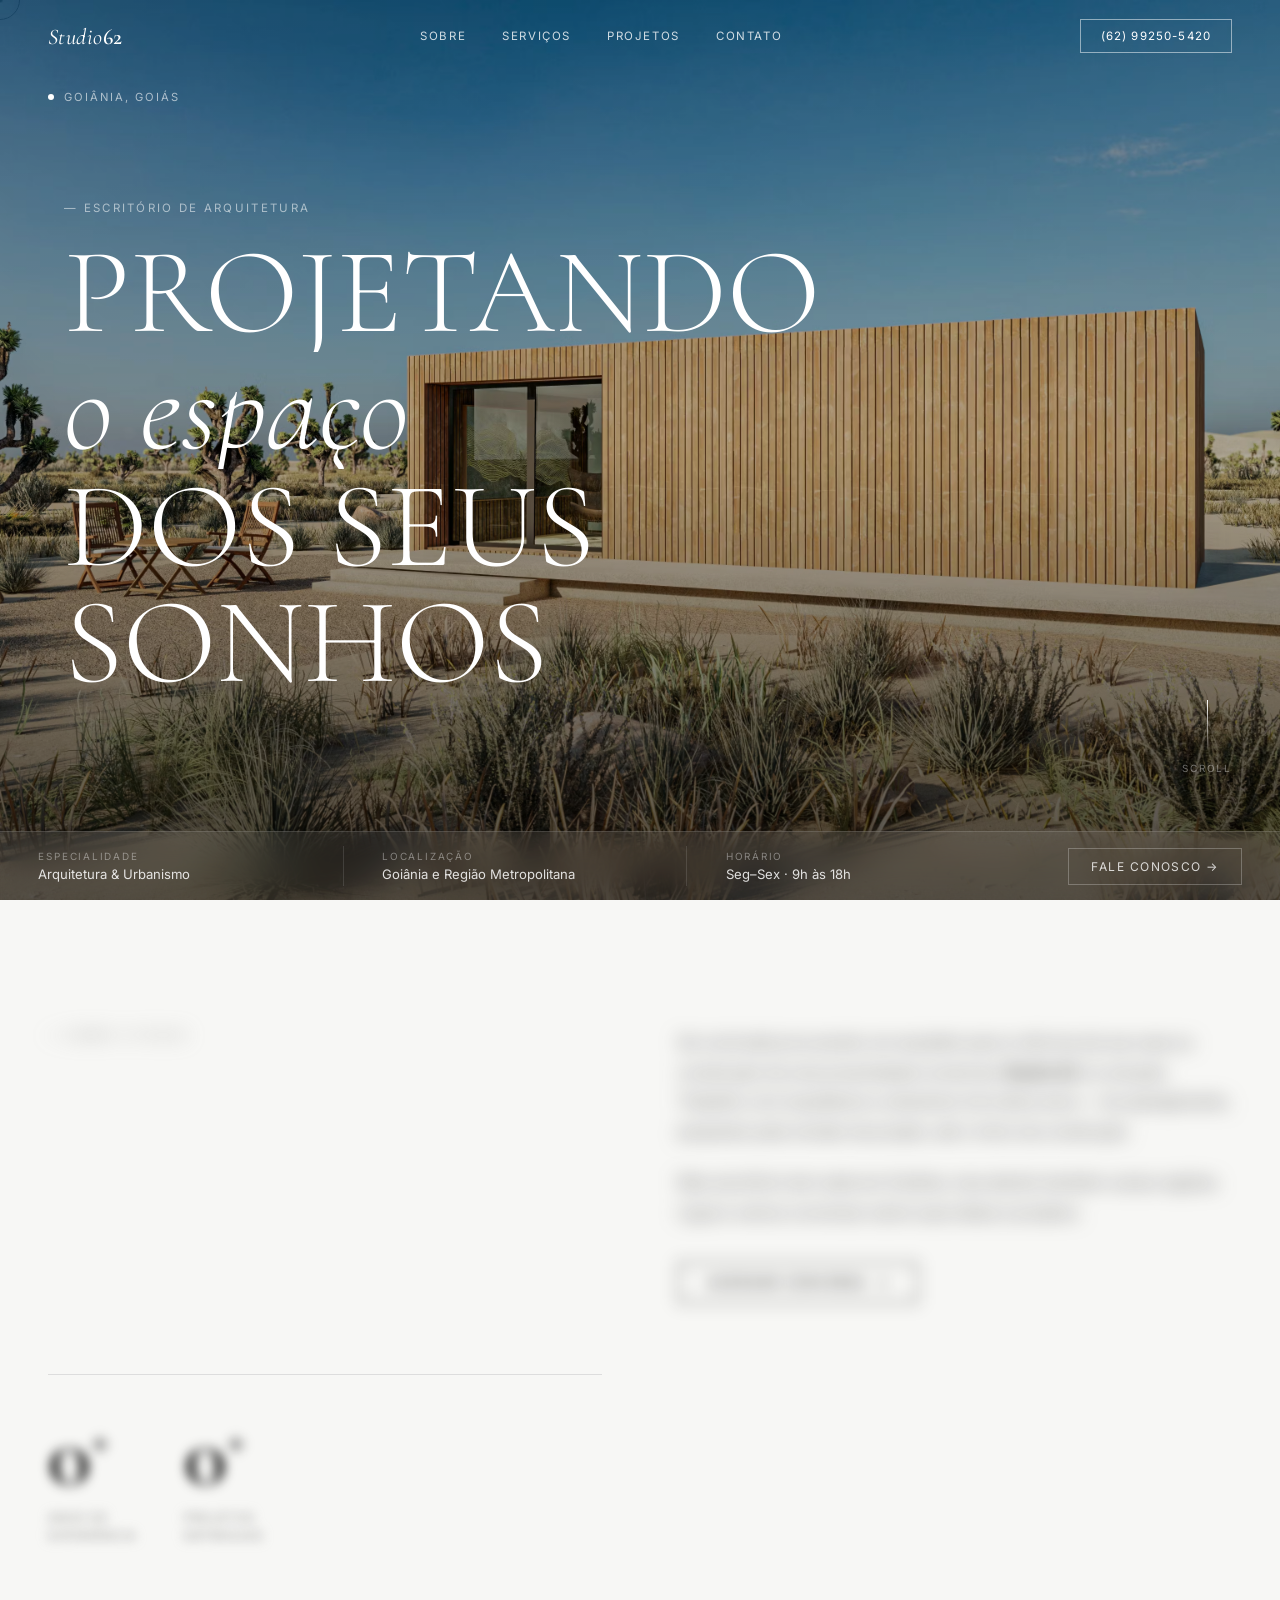
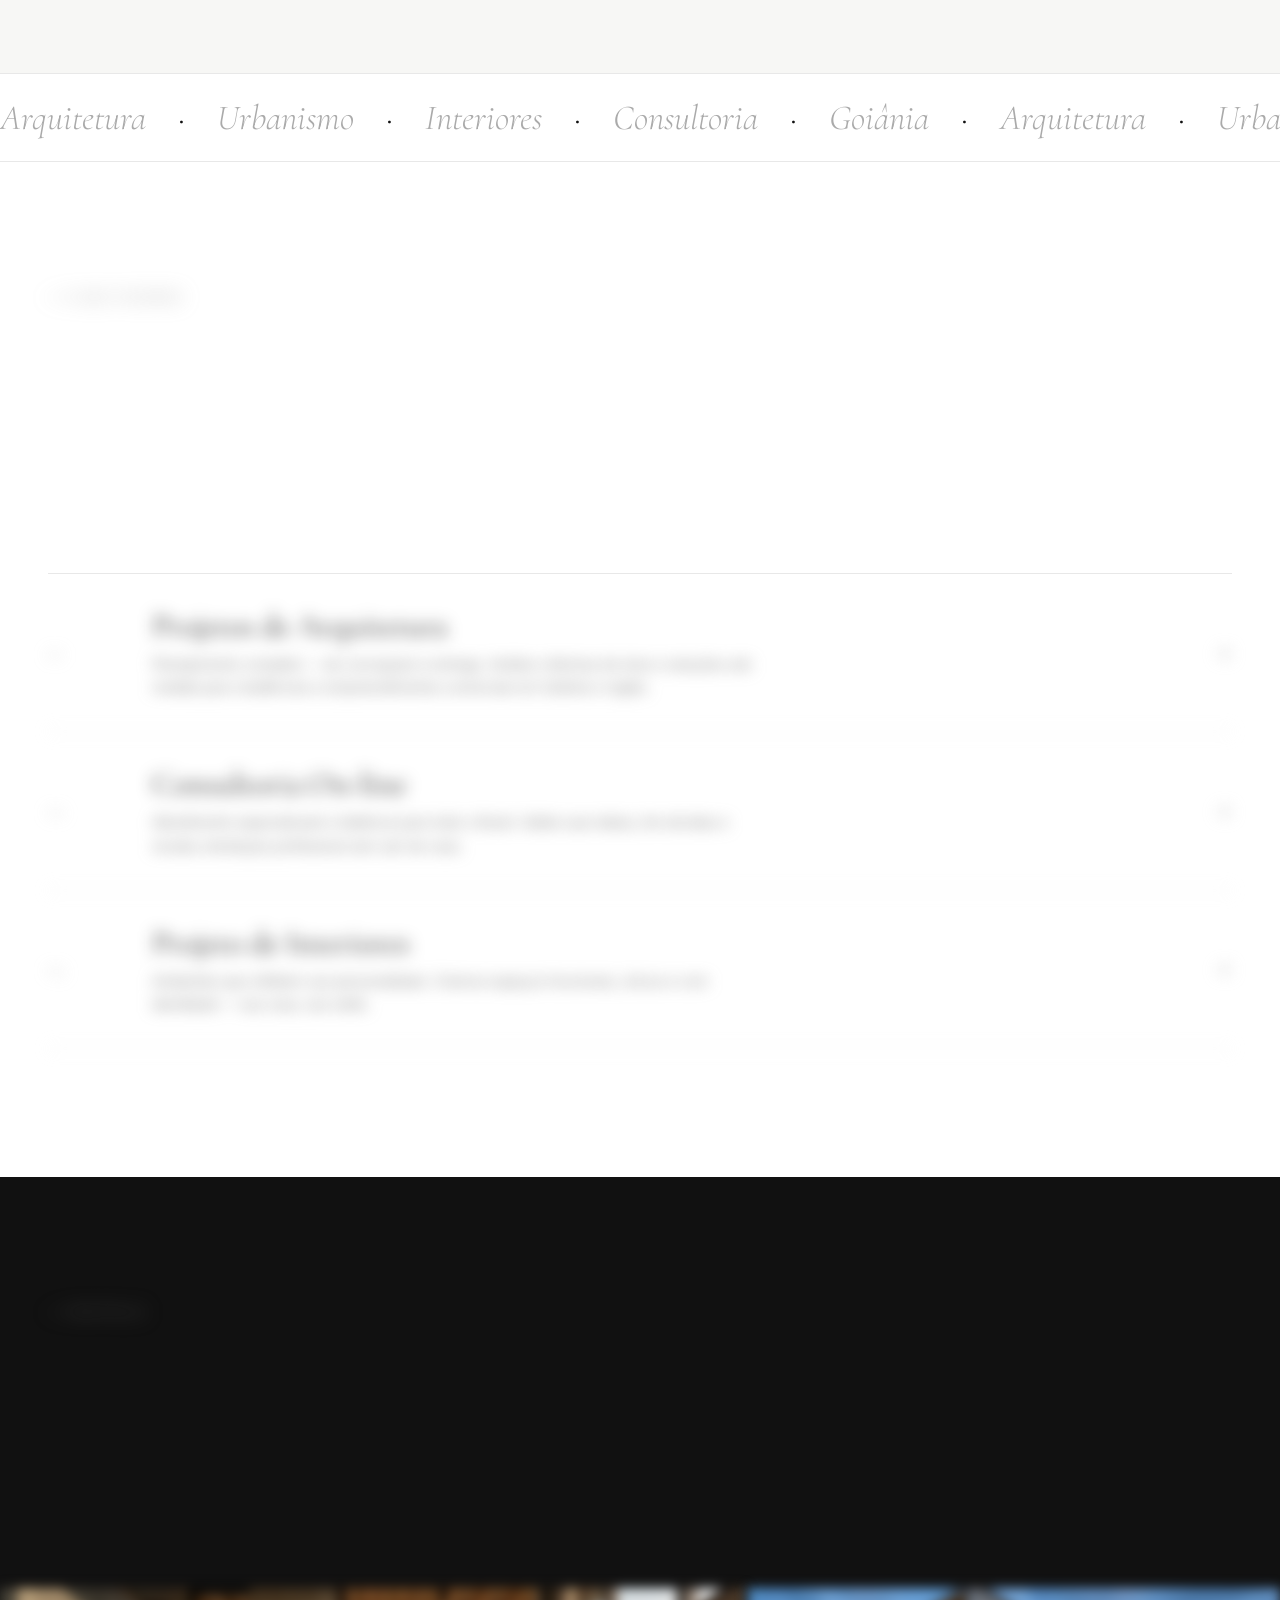
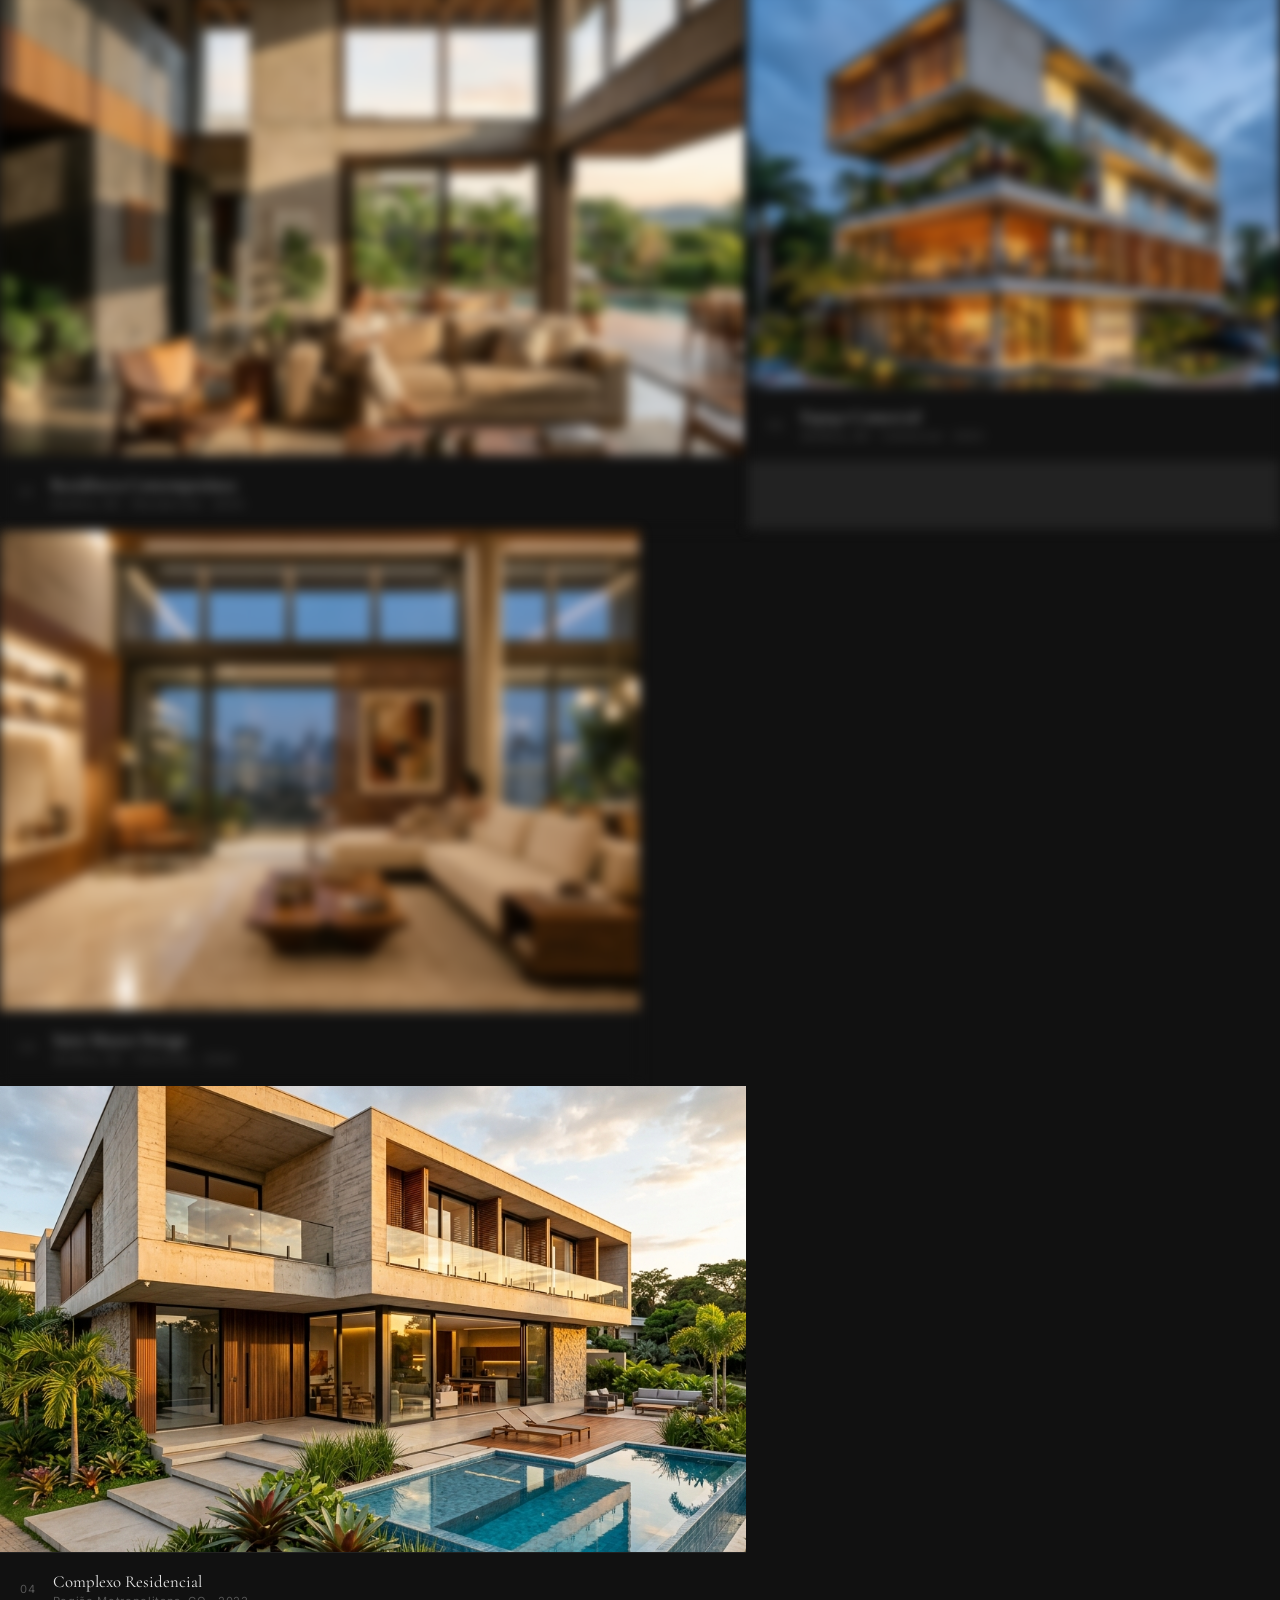
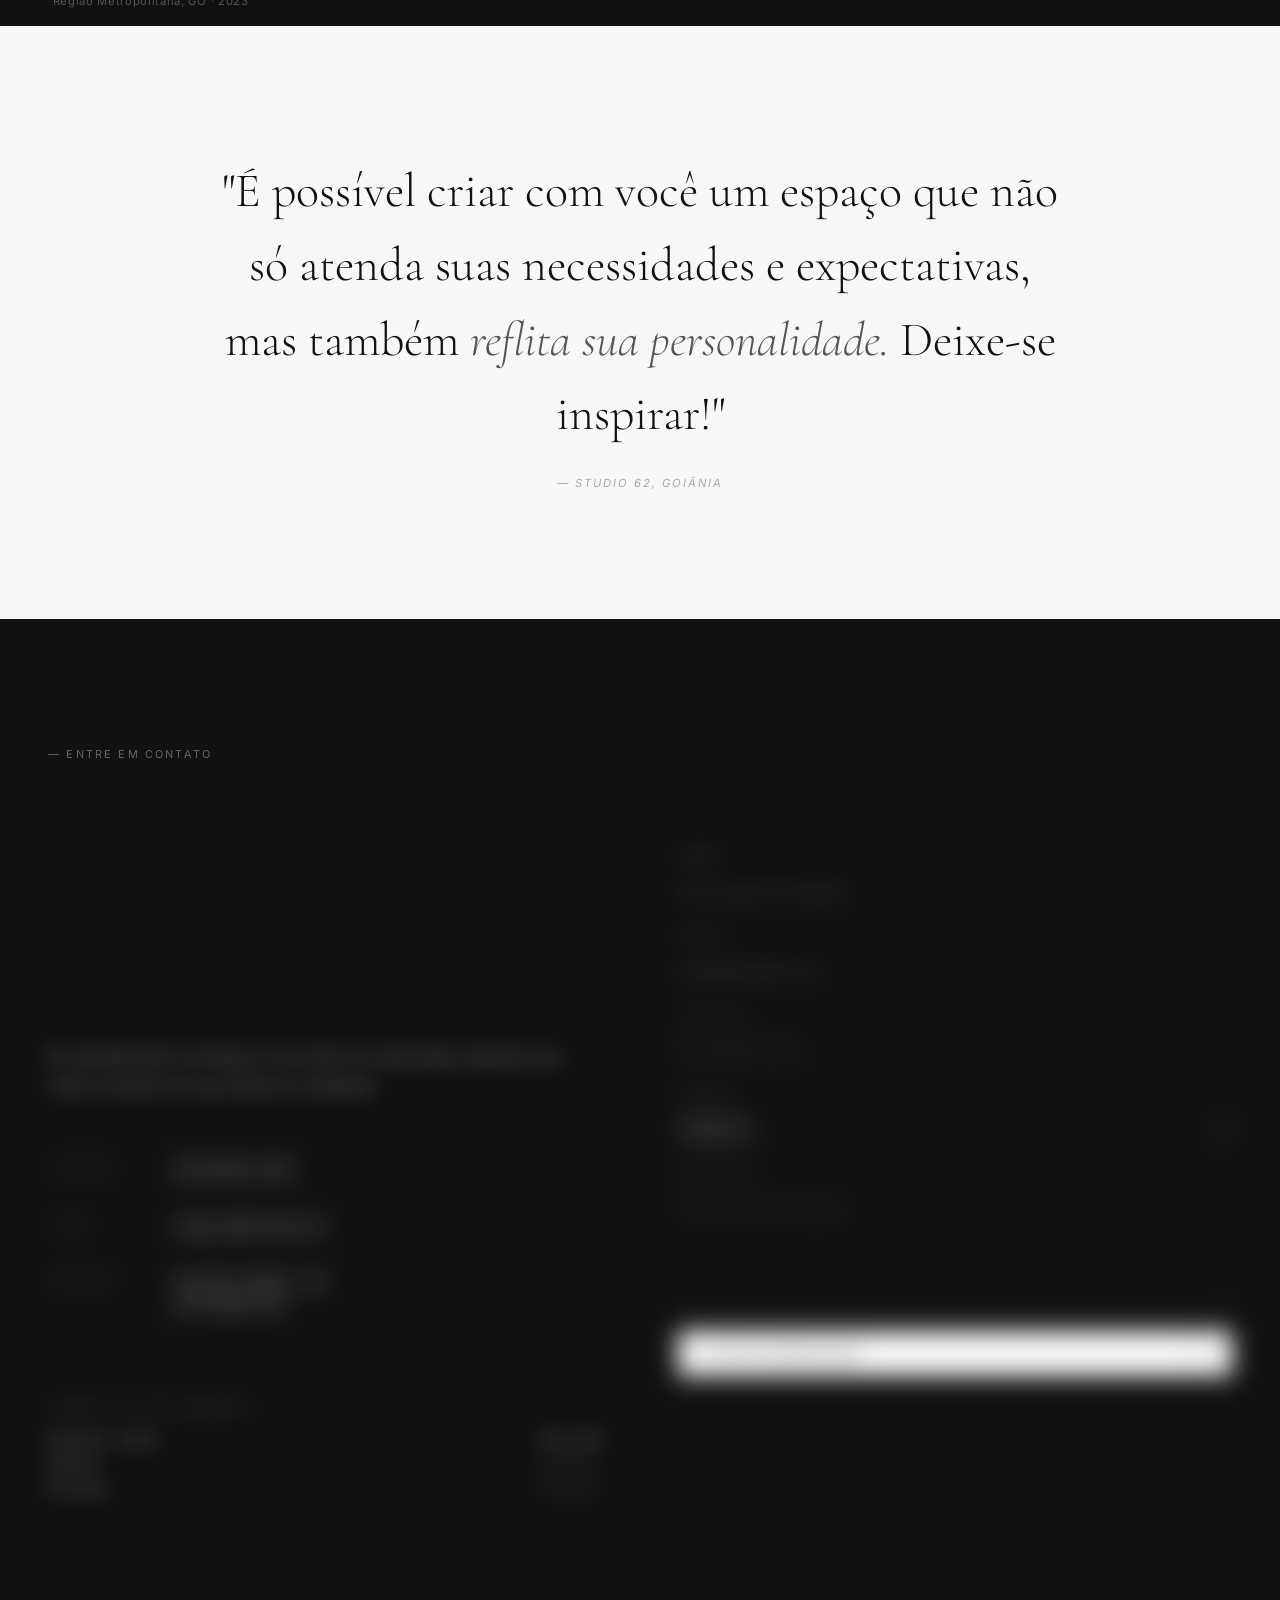
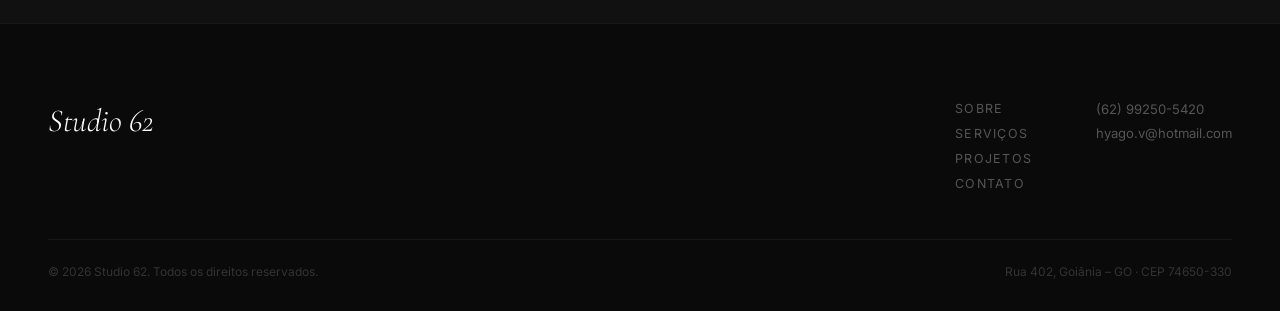
==== index.html @ b3d59f49 "Primeiro commit" ====
<!DOCTYPE html>
<html lang="pt-BR">
<head>
  <meta charset="UTF-8"/>
  <meta name="viewport" content="width=device-width,initial-scale=1.0,maximum-scale=5"/>
  <title>Studio 62 — Arquitetura & Urbanismo · Goiânia</title>
  <meta name="description" content="Studio 62 — escritório de arquitetura em Goiânia, Goiás. Projetos residenciais, comerciais e design de interiores."/>
  <link rel="preconnect" href="https://fonts.googleapis.com"/>
  <link rel="preconnect" href="https://fonts.gstatic.com" crossorigin/>
  <link href="https://fonts.googleapis.com/css2?family=Cormorant+Garamond:ital,wght@0,300;0,400;0,600;1,300;1,400;1,600&family=Inter:wght@300;400;500;600&display=swap" rel="stylesheet"/>
  <link rel="stylesheet" href="style.css"/>
</head>
<body>

<!-- CURSOR -->
<div id="cursor"></div>
<div id="cursor-dot"></div>

<!-- PRELOADER -->
<div id="preloader">
  <div class="pre-content">
    <p class="pre-label">STUDIO 62</p>
    <div class="pre-bar"><div class="pre-fill"></div></div>
    <p class="pre-sub">Arquitetura & Urbanismo</p>
  </div>
</div>

<!-- HEADER -->
<header id="header">
  <div class="hd-inner">
    <a href="#hero" class="hd-logo">
      <span class="logo-main">Studio</span><span class="logo-num">62</span>
    </a>
    <nav class="hd-nav">
      <a href="#sobre">Sobre</a>
      <a href="#servicos">Serviços</a>
      <a href="#projetos">Projetos</a>
      <a href="#contato">Contato</a>
    </nav>
    <a href="tel:+556292505420" class="hd-cta">(62) 99250-5420</a>
    <button class="hd-burger" id="burger" aria-label="Menu">
      <span></span><span></span>
    </button>
  </div>
</header>

<!-- MOBILE MENU -->
<div class="mob-menu" id="mob-menu">
  <div class="mob-inner">
    <nav class="mob-nav">
      <a href="#sobre">Sobre</a>
      <a href="#servicos">Serviços</a>
      <a href="#projetos">Projetos</a>
      <a href="#contato">Contato</a>
    </nav>
    <p class="mob-contact">(62) 99250-5420</p>
  </div>
</div>

<!-- ══ HERO ══ -->
<section id="hero" class="hero">
  <div class="hero-img-wrap">
    <img src="img/img-home.avif" alt="Studio 62" class="hero-img" id="hero-img"/>
  </div>
  <div class="hero-overlay"></div>

  <!-- top-left label -->
  <div class="hero-loc">
    <span class="hl-dot"></span>
    Goiânia, Goiás
  </div>

  <!-- main text -->
  <div class="hero-copy">
    <p class="hero-eyebrow reveal">— Escritório de Arquitetura</p>
    <h1 class="hero-h1">
      <span class="h1-line reveal">Projetan&shy;do</span>
      <span class="h1-line italic reveal">o espaço</span>
      <span class="h1-line reveal">dos seus</span>
      <span class="h1-line reveal">sonhos</span>
    </h1>
  </div>

  <!-- bottom bar -->
  <div class="hero-bar">
    <div class="hbar-item">
      <span class="hbar-label">Especialidade</span>
      <span class="hbar-val">Arquitetura & Urbanismo</span>
    </div>
    <div class="hbar-sep"></div>
    <div class="hbar-item">
      <span class="hbar-label">Localização</span>
      <span class="hbar-val">Goiânia e Região Metropolitana</span>
    </div>
    <div class="hbar-sep"></div>
    <div class="hbar-item">
      <span class="hbar-label">Horário</span>
      <span class="hbar-val">Seg–Sex · 9h às 18h</span>
    </div>
    <div class="hbar-cta">
      <a href="#contato">Fale Conosco →</a>
    </div>
  </div>

  <!-- scroll -->
  <div class="hero-scroll">
    <div class="sc-line"></div>
    <span>Scroll</span>
  </div>
</section>

<!-- ══ SOBRE ══ -->
<section id="sobre" class="s-sobre">
  <div class="container">
    <div class="sobre-grid">
      <div class="sobre-left">
        <p class="sec-tag reveal">— Sobre o Studio</p>
        <h2 class="sec-h2 reveal">
          Incrível<br/>
          <em>Arquiteto</em><br/>
          em Goiânia
        </h2>
        <div class="stats-row">
          <div class="stat-block reveal" data-delay="0">
            <p class="stat-n" data-target="15">0</p>
            <p class="stat-l">Anos de<br/>Experiência</p>
          </div>
          <div class="stat-block reveal" data-delay="150">
            <p class="stat-n" data-target="120">0</p>
            <p class="stat-l">Projetos<br/>Entregues</p>
          </div>
        </div>
      </div>
      <div class="sobre-right">
        <p class="body-text reveal">
          Se você está procurando um arquiteto para a reforma de sua casa ou
          construção de uma propriedade comercial, <strong>Studio 62</strong> é a solução.
          Trabalho com arquitetura e urbanismo há muitos anos — do planejamento,
          passando pela revisão de projeto, até o início da construção.
        </p>
        <p class="body-text reveal" style="--d:.12s">
          Meu escritório tem sede em Goiânia, mas atendo também outras regiões.
          Ligue e vamos conversar sobre suas ideias e projetos.
        </p>
        <a href="tel:+556292505420" class="btn-sharp reveal" style="--d:.22s">
          Agendar Conversa <span>→</span>
        </a>
      </div>
    </div>
  </div>
</section>

<!-- ══ MARQUEE ══ -->
<div class="marquee-wrap">
  <div class="marquee-track">
    <div class="mq-inner" id="mq">
      <span>Arquitetura</span><span class="sep">·</span>
      <span>Urbanismo</span><span class="sep">·</span>
      <span>Interiores</span><span class="sep">·</span>
      <span>Consultoria</span><span class="sep">·</span>
      <span>Goiânia</span><span class="sep">·</span>
      <span>Arquitetura</span><span class="sep">·</span>
      <span>Urbanismo</span><span class="sep">·</span>
      <span>Interiores</span><span class="sep">·</span>
      <span>Consultoria</span><span class="sep">·</span>
      <span>Goiânia</span><span class="sep">·</span>
    </div>
  </div>
</div>

<!-- ══ SERVIÇOS ══ -->
<section id="servicos" class="s-servicos">
  <div class="container">
    <div class="sec-hd">
      <p class="sec-tag reveal">— O que Fazemos</p>
      <h2 class="sec-h2 reveal">Nossos<br/><em>Serviços</em></h2>
    </div>
    <div class="svc-list">
      <div class="svc-row reveal">
        <span class="svc-num">01</span>
        <div class="svc-body">
          <h3 class="svc-title">Projetos de Arquitetura</h3>
          <p class="svc-desc">Planejamento completo — da concepção à entrega. Análise criteriosa de área e soluções sob medida para residências e empreendimentos comerciais em Goiânia e região.</p>
        </div>
        <span class="svc-arrow">→</span>
      </div>
      <div class="svc-row reveal" style="--d:.1s">
        <span class="svc-num">02</span>
        <div class="svc-body">
          <h3 class="svc-title">Consultoria On-line</h3>
          <p class="svc-desc">Atendimento especializado à distância para todo o Brasil. Valide suas ideias, tire dúvidas e receba orientação profissional sem sair de casa.</p>
        </div>
        <span class="svc-arrow">→</span>
      </div>
      <div class="svc-row reveal" style="--d:.2s">
        <span class="svc-num">03</span>
        <div class="svc-body">
          <h3 class="svc-title">Projeto de Interiores</h3>
          <p class="svc-desc">Ambientes que refletem sua personalidade. Criamos espaços funcionais, únicos e com identidade — sua casa, seu estilo.</p>
        </div>
        <span class="svc-arrow">→</span>
      </div>
    </div>
  </div>
</section>

<!-- ══ PROJETOS ══ -->
<section id="projetos" class="s-projetos">
  <div class="container">
    <div class="sec-hd">
      <p class="sec-tag reveal">— Portfólio</p>
      <h2 class="sec-h2 reveal">Projetos<br/><em>Realizados</em></h2>
    </div>
  </div>

  <div class="proj-grid">
    <div class="proj-cell large reveal">
      <div class="proj-img-wrap">
        <img src="img/proj-1.jpg" alt="Residência Contemporânea" class="proj-img"/>
      </div>
      <div class="proj-info">
        <span class="pi-num">01</span>
        <div>
          <h3 class="pi-title">Residência Contemporânea</h3>
          <p class="pi-meta">Goiânia, GO · Residencial · 2024</p>
        </div>
      </div>
    </div>

    <div class="proj-cell reveal" style="--d:.1s">
      <div class="proj-img-wrap">
        <img src="img/proj-2.jpg" alt="Espaço Comercial" class="proj-img"/>
      </div>
      <div class="proj-info">
        <span class="pi-num">02</span>
        <div>
          <h3 class="pi-title">Espaço Comercial</h3>
          <p class="pi-meta">Goiânia, GO · Comercial · 2023</p>
        </div>
      </div>
    </div>

    <div class="proj-cell reveal" style="--d:.2s">
      <div class="proj-img-wrap">
        <img src="img/proj-3.jpg" alt="Suite Master Design" class="proj-img"/>
      </div>
      <div class="proj-info">
        <span class="pi-num">03</span>
        <div>
          <h3 class="pi-title">Suite Master Design</h3>
          <p class="pi-meta">Goiânia, GO · Interiores · 2024</p>
        </div>
      </div>
    </div>

    <div class="proj-cell large reveal" style="--d:.1s">
      <div class="proj-img-wrap">
        <img src="img/proj-4.jpg" alt="Complexo Residencial" class="proj-img"/>
      </div>
      <div class="proj-info">
        <span class="pi-num">04</span>
        <div>
          <h3 class="pi-title">Complexo Residencial</h3>
          <p class="pi-meta">Região Metropolitana, GO · 2023</p>
        </div>
      </div>
    </div>
  </div>
</section>

<!-- ══ MANIFESTO ══ -->
<section class="s-manifesto">
  <div class="container">
    <blockquote class="manifesto reveal">
      "É possível criar com você um espaço que não só atenda suas
      necessidades e expectativas, mas também
      <em>reflita sua personalidade.</em>
      Deixe-se inspirar!"
    </blockquote>
    <cite class="manifesto-cite reveal">— Studio 62, Goiânia</cite>
  </div>
</section>

<!-- ══ CONTATO ══ -->
<section id="contato" class="s-contato">
  <div class="container">
    <div class="ct-grid">
      <div class="ct-left">
        <p class="sec-tag reveal">— Entre em Contato</p>
        <h2 class="sec-h2 reveal">Vamos<br/>criar<br/><em>juntos</em></h2>
        <p class="body-text reveal" style="--d:.1s">
          Do planejamento à entrega, ao seu lado em cada etapa.
          Agende uma visita e transforme suas ideias em realidade.
        </p>

        <div class="ct-info reveal" style="--d:.15s">
          <div class="ct-row">
            <span class="ct-label">Telefone</span>
            <a href="tel:+556292505420" class="ct-val">(62) 99250-5420</a>
          </div>
          <div class="ct-row">
            <span class="ct-label">E-mail</span>
            <a href="mailto:hyago.v@hotmail.com" class="ct-val">hyago.v@hotmail.com</a>
          </div>
          <div class="ct-row">
            <span class="ct-label">Endereço</span>
            <span class="ct-val">Rua 402, Goiânia – GO<br/>CEP 74650-330</span>
          </div>
        </div>

        <div class="horario reveal" style="--d:.2s">
          <p class="h-title">Horário de Funcionamento</p>
          <div class="h-grid">
            <span>Segunda – Sexta</span><span>9h às 18h</span>
            <span>Sábado</span><span class="closed">Fechado</span>
            <span>Domingo</span><span class="closed">Fechado</span>
          </div>
        </div>
      </div>

      <div class="ct-right">
        <form class="ct-form reveal" id="ct-form" novalidate>
          <h3 class="form-ttl">Envie uma Mensagem</h3>
          <div class="fg">
            <label>Nome *</label>
            <input type="text" name="nome" placeholder="Como posso te chamar?" required/>
          </div>
          <div class="fg">
            <label>E-mail *</label>
            <input type="email" name="email" placeholder="email@exemplo.com" required/>
          </div>
          <div class="fg">
            <label>Telefone</label>
            <input type="tel" name="tel" placeholder="(62) 00000-0000"/>
          </div>
          <div class="fg">
            <label>Serviço</label>
            <select name="servico">
              <option value="">Selecione...</option>
              <option>Projeto de Arquitetura</option>
              <option>Consultoria On-line</option>
              <option>Projeto de Interiores</option>
            </select>
          </div>
          <div class="fg">
            <label>Mensagem *</label>
            <textarea name="msg" rows="4" placeholder="Conte sobre seu projeto..." required></textarea>
          </div>
          <button type="submit" class="btn-submit">
            <span class="bs-text">Enviar Mensagem</span>
            <span class="bs-arrow">→</span>
          </button>
          <p class="form-ok" id="form-ok">✓ Mensagem enviada! Entraremos em contato em breve.</p>
        </form>
      </div>
    </div>
  </div>
</section>

<!-- ══ FOOTER ══ -->
<footer class="footer">
  <div class="container">
    <div class="ft-top">
      <p class="ft-logo">Studio 62</p>
      <nav class="ft-nav">
        <a href="#sobre">Sobre</a>
        <a href="#servicos">Serviços</a>
        <a href="#projetos">Projetos</a>
        <a href="#contato">Contato</a>
      </nav>
      <div class="ft-right">
        <a href="tel:+556292505420">(62) 99250-5420</a>
        <a href="mailto:hyago.v@hotmail.com">hyago.v@hotmail.com</a>
      </div>
    </div>
    <div class="ft-bot">
      <p>&copy; <span id="yr"></span> Studio 62. Todos os direitos reservados.</p>
      <p>Rua 402, Goiânia – GO · CEP 74650-330</p>
    </div>
  </div>
</footer>

<script src="main.js" defer></script>
</body>
</html>
---- style.css ----
/* ── RESET ──────────────────────────────── */
*,*::before,*::after{box-sizing:border-box;margin:0;padding:0}
html{font-size:16px;scroll-behavior:smooth;scroll-padding-top:80px}
body{font-family:'Inter',sans-serif;background:#fff;color:#111;overflow-x:hidden;cursor:none}
body.no-scroll{overflow:hidden}
img{display:block;max-width:100%;height:auto}
a{text-decoration:none;color:inherit}
button{cursor:none;border:none;background:none;font:inherit}

/* ── CURSOR ─────────────────────────────── */
#cursor{position:fixed;width:40px;height:40px;border:1px solid #111;border-radius:50%;pointer-events:none;z-index:9999;transform:translate(-50%,-50%);transition:transform .06s linear,width .25s,height .25s,background .2s,border-color .2s;mix-blend-mode:difference}
#cursor-dot{position:fixed;width:5px;height:5px;background:#111;border-radius:50%;pointer-events:none;z-index:9999;transform:translate(-50%,-50%);transition:transform .02s linear;mix-blend-mode:difference}
body:has(a:hover) #cursor,body:has(button:hover) #cursor{width:64px;height:64px;background:rgba(17,17,17,.08)}

/* ── PRELOADER ───────────────────────────── */
#preloader{position:fixed;inset:0;background:#fff;z-index:9000;display:flex;align-items:center;justify-content:center;transition:opacity .7s ease}
#preloader.gone{opacity:0;pointer-events:none}
.pre-content{display:flex;flex-direction:column;align-items:center;gap:20px}
.pre-label{font-family:'Cormorant Garamond',serif;font-size:clamp(2.5rem,7vw,5rem);font-weight:300;letter-spacing:.04em;color:#111}
.pre-bar{width:220px;height:1px;background:#ddd}
.pre-fill{height:1px;width:0;background:#111;transition:width 2s ease}
.pre-sub{font-size:.7rem;letter-spacing:.22em;text-transform:uppercase;color:#888}

/* ── HEADER ──────────────────────────────── */
#header{position:fixed;top:0;left:0;right:0;z-index:800;border-bottom:1px solid transparent;transition:background .35s,border-color .35s}
#header.solid{background:rgba(255,255,255,.96);backdrop-filter:blur(12px);border-color:#e8e8e8}
.hd-inner{max-width:1400px;margin:0 auto;padding:0 clamp(1.5rem,4vw,3rem);height:72px;display:flex;align-items:center;justify-content:space-between;gap:24px}
/* Logo: white on hero, dark when scrolled */
.hd-logo{font-family:'Cormorant Garamond',serif;font-size:1.4rem;font-weight:400;letter-spacing:.02em;color:#fff;transition:color .35s}
#header.solid .hd-logo{color:#111}
.logo-main{font-style:italic}.logo-num{font-weight:600}
.hd-nav{display:flex;gap:36px}
.hd-nav a{font-size:.72rem;letter-spacing:.14em;text-transform:uppercase;color:rgba(255,255,255,.8);transition:color .2s;position:relative}
.hd-nav a::after{content:'';position:absolute;bottom:-3px;left:0;width:0;height:1px;background:#fff;transition:width .25s,background .35s}
.hd-nav a:hover{color:#fff}.hd-nav a:hover::after{width:100%}
#header.solid .hd-nav a{color:#555}
#header.solid .hd-nav a::after{background:#111}
#header.solid .hd-nav a:hover{color:#111}
.hd-cta{font-size:.72rem;letter-spacing:.1em;text-transform:uppercase;border:1px solid rgba(255,255,255,.5);padding:9px 20px;color:#fff;transition:background .2s,color .2s,border-color .35s}
.hd-cta:hover{background:#fff;color:#111;border-color:#fff}
#header.solid .hd-cta{border-color:#111;color:#111}
#header.solid .hd-cta:hover{background:#111;color:#fff}
.hd-burger{display:none;flex-direction:column;gap:5px;padding:4px}
.hd-burger span{display:block;width:22px;height:1px;background:#fff;transition:all .3s,background .35s;transform-origin:center}
#header.solid .hd-burger span{background:#111}
.hd-burger.x span:first-child{transform:translateY(6px) rotate(45deg)}
.hd-burger.x span:last-child{transform:translateY(-6px) rotate(-45deg)}
@media(max-width:820px){.hd-nav,.hd-cta{display:none}.hd-burger{display:flex}}

/* ── MOBILE MENU ─────────────────────────── */
.mob-menu{position:fixed;inset:0;background:#fff;z-index:799;display:flex;align-items:center;justify-content:center;opacity:0;pointer-events:none;transition:opacity .4s}
.mob-menu.open{opacity:1;pointer-events:all}
.mob-inner{text-align:center;display:flex;flex-direction:column;gap:12px;align-items:center}
.mob-nav{display:flex;flex-direction:column;gap:0}
.mob-nav a{font-family:'Cormorant Garamond',serif;font-size:clamp(3rem,11vw,5.5rem);font-weight:300;font-style:italic;color:#111;border-bottom:1px solid #eee;padding:8px 32px;transition:color .2s}
.mob-nav a:hover{color:#555}
.mob-contact{font-size:.85rem;color:#888;margin-top:24px;letter-spacing:.06em}

/* ── HERO ────────────────────────────────── */
.hero{position:relative;width:100%;height:100dvh;min-height:600px;overflow:hidden;background:#000}
.hero-img-wrap{position:absolute;inset:0}
.hero-img{width:100%;height:100%;object-fit:cover;object-position:center;filter:brightness(.78)}
.hero-overlay{position:absolute;inset:0;background:linear-gradient(to top,rgba(0,0,0,.6) 0%,rgba(0,0,0,.05) 50%,rgba(0,0,0,.2) 100%)}

/* hero location badge */
.hero-loc{position:absolute;top:90px;left:clamp(1.5rem,4vw,3rem);display:flex;align-items:center;gap:10px;font-size:.7rem;letter-spacing:.18em;text-transform:uppercase;color:rgba(255,255,255,.6)}
.hl-dot{width:6px;height:6px;border-radius:50%;background:#fff;animation:blink 2s ease infinite}
@keyframes blink{0%,100%{opacity:1}50%{opacity:.3}}

/* hero copy */
.hero-copy{position:absolute;bottom:clamp(9rem,22vh,16rem);left:clamp(1.5rem,5vw,4rem);max-width:820px}
.hero-eyebrow{font-size:.72rem;letter-spacing:.2em;text-transform:uppercase;color:rgba(255,255,255,.55);margin-bottom:20px}
.hero-h1{font-family:'Cormorant Garamond',serif;font-size:clamp(4rem,9.5vw,9rem);font-weight:300;line-height:.96;color:#fff;text-transform:uppercase}
.h1-line{display:block}
.h1-line.italic{font-style:italic;font-weight:300;text-transform:none}

/* hero bottom bar */
.hero-bar{position:absolute;bottom:0;left:0;right:0;background:rgba(255,255,255,.08);backdrop-filter:blur(16px);-webkit-backdrop-filter:blur(16px);border-top:1px solid rgba(255,255,255,.12);display:flex;align-items:stretch}
.hbar-item{flex:1;padding:18px clamp(1.5rem,3vw,2.5rem);display:flex;flex-direction:column;gap:4px}
.hbar-label{font-size:.62rem;letter-spacing:.18em;text-transform:uppercase;color:rgba(255,255,255,.4)}
.hbar-val{font-size:.82rem;color:rgba(255,255,255,.85)}
.hbar-sep{width:1px;background:rgba(255,255,255,.12);margin:14px 0}
.hbar-cta{display:flex;align-items:center;padding:0 clamp(1.5rem,3vw,2.5rem)}
.hbar-cta a{font-size:.75rem;letter-spacing:.12em;text-transform:uppercase;color:rgba(255,255,255,.8);border:1px solid rgba(255,255,255,.25);padding:10px 22px;transition:all .25s}
.hbar-cta a:hover{background:#fff;color:#111}
@media(max-width:640px){.hero-bar{display:none}}

/* scroll cue */
.hero-scroll{position:absolute;right:clamp(1.5rem,4vw,3rem);bottom:clamp(5rem,14vh,9rem);display:flex;flex-direction:column;align-items:center;gap:10px;color:rgba(255,255,255,.4);font-size:.62rem;letter-spacing:.18em;text-transform:uppercase}
.sc-line{width:1px;height:52px;background:linear-gradient(#fff,transparent);animation:scAnim 1.6s ease infinite}
@keyframes scAnim{0%{transform:scaleY(0);transform-origin:top}50%{transform:scaleY(1);transform-origin:top}51%{transform-origin:bottom}100%{transform:scaleY(0);transform-origin:bottom}}

/* ── SECTIONS ────────────────────────────── */
.container{max-width:1280px;margin:0 auto;padding:0 clamp(1.5rem,4vw,3rem)}
section{padding:clamp(5rem,10vw,9rem) 0}
.sec-tag{font-size:.68rem;letter-spacing:.2em;text-transform:uppercase;color:#888;margin-bottom:18px}
.sec-h2{font-family:'Cormorant Garamond',serif;font-size:clamp(3rem,6.5vw,6rem);font-weight:300;line-height:1.05;color:#111;text-transform:uppercase}
.sec-h2 em{font-style:italic;text-transform:none}
.sec-hd{margin-bottom:clamp(3rem,6vw,5rem)}
.body-text{font-size:1rem;line-height:1.85;color:#555;margin-bottom:22px}
.body-text strong{color:#111;font-weight:500}

/* ── BLUEPRINT GRID BG ───────────────────── */
.bp-grid{position:absolute;inset:0;pointer-events:none;background-image:linear-gradient(rgba(0,0,0,.035) 1px,transparent 1px),linear-gradient(90deg,rgba(0,0,0,.035) 1px,transparent 1px);background-size:80px 80px;z-index:0}
.bp-grid.dark{background-image:linear-gradient(rgba(255,255,255,.04) 1px,transparent 1px),linear-gradient(90deg,rgba(255,255,255,.04) 1px,transparent 1px)}

/* ── SOBRE ───────────────────────────────── */
.s-sobre{background:#f7f7f5}
.sobre-grid{display:grid;grid-template-columns:1fr 1fr;gap:clamp(3rem,6vw,6rem);align-items:start}
@media(max-width:820px){.sobre-grid{grid-template-columns:1fr}}
.stats-row{display:flex;gap:48px;margin-top:52px;padding-top:36px;border-top:1px solid #ddd}
.stat-n{font-family:'Cormorant Garamond',serif;font-size:clamp(3.5rem,7vw,6rem);font-weight:600;line-height:1;color:#111}
.stat-n::after{content:'+';font-size:50%;vertical-align:super}
.stat-l{font-size:.75rem;letter-spacing:.08em;text-transform:uppercase;color:#888;margin-top:8px;line-height:1.5}
.btn-sharp{display:inline-flex;align-items:center;gap:10px;border:1px solid #111;padding:12px 28px;font-size:.8rem;letter-spacing:.1em;text-transform:uppercase;color:#111;transition:all .25s;margin-top:12px}
.btn-sharp:hover{background:#111;color:#fff}

/* ── MARQUEE ─────────────────────────────── */
.marquee-wrap{overflow:hidden;border-top:1px solid #e8e8e8;border-bottom:1px solid #e8e8e8;background:#fff;padding:22px 0}
.marquee-track{overflow:hidden}
.mq-inner{display:flex;gap:32px;white-space:nowrap;animation:mq 22s linear infinite;width:max-content}
.mq-inner span{font-family:'Cormorant Garamond',serif;font-size:clamp(1.4rem,3vw,2.2rem);font-weight:300;font-style:italic;color:#aaa}
.mq-inner .sep{color:#111;font-style:normal}
@keyframes mq{from{transform:translateX(0)}to{transform:translateX(-50%)}}

/* ── SERVIÇOS ────────────────────────────── */
.s-servicos{background:#fff}
.svc-list{border-top:1px solid #e8e8e8}
.svc-row{display:grid;grid-template-columns:80px 1fr 40px;align-items:center;gap:24px;padding:32px 0;border-bottom:1px solid #e8e8e8;cursor:none;transition:background .2s}
.svc-row:hover{background:#f7f7f5}
.svc-num{font-family:'Cormorant Garamond',serif;font-size:1rem;color:#bbb;font-weight:400;letter-spacing:.08em}
.svc-title{font-family:'Cormorant Garamond',serif;font-size:clamp(1.4rem,3vw,2rem);font-weight:400;color:#111;margin-bottom:8px}
.svc-desc{font-size:.85rem;line-height:1.7;color:#777;max-width:620px}
.svc-arrow{font-size:1.2rem;color:#bbb;transition:transform .25s,color .25s;text-align:right}
.svc-row:hover .svc-arrow{transform:translateX(6px);color:#111}
@media(max-width:600px){.svc-row{grid-template-columns:50px 1fr 30px;gap:12px}}

/* ── PROJETOS ────────────────────────────── */
.s-projetos{background:#111;padding-bottom:0}
.s-projetos .sec-tag{color:#666}
.s-projetos .sec-h2{color:#fff}
.proj-grid{display:grid;grid-template-columns:repeat(12,1fr);gap:2px;margin-top:clamp(2rem,5vw,4rem)}
.proj-cell{grid-column:span 6;position:relative;overflow:hidden;background:#222}
.proj-cell.large{grid-column:span 7}
.proj-cell.large + .proj-cell{grid-column:span 5}
@media(max-width:768px){.proj-cell,.proj-cell.large,.proj-cell.large + .proj-cell{grid-column:span 12}}
.proj-img-wrap{width:100%;aspect-ratio:4/3;overflow:hidden}
.proj-cell.large .proj-img-wrap{aspect-ratio:16/10}
.proj-img{width:100%;height:100%;object-fit:cover;transition:transform .9s ease,filter .5s}
.proj-cell:hover .proj-img{transform:scale(1.05);filter:brightness(.75)}
.proj-info{display:flex;align-items:center;gap:16px;padding:18px 20px;background:#111;border-top:1px solid rgba(255,255,255,.07)}
.pi-num{font-size:.7rem;color:#555;letter-spacing:.12em;flex-shrink:0}
.pi-title{font-family:'Cormorant Garamond',serif;font-size:1.05rem;color:#e8e8e8;font-weight:400;margin-bottom:2px}
.pi-meta{font-size:.7rem;color:#555;letter-spacing:.06em}

/* ── MANIFESTO ───────────────────────────── */
.s-manifesto{background:#f7f7f5;text-align:center}
.manifesto{font-family:'Cormorant Garamond',serif;font-size:clamp(1.6rem,3.8vw,3rem);font-weight:300;line-height:1.55;color:#111;max-width:860px;margin:0 auto 20px}
.manifesto em{font-style:italic;color:#555}
.manifesto-cite{font-size:.7rem;letter-spacing:.18em;text-transform:uppercase;color:#aaa}

/* ── CONTATO ─────────────────────────────── */
.s-contato{background:#111}
.s-contato .sec-tag{color:#666}
.s-contato .sec-h2{color:#fff}
.s-contato .body-text{color:#888;margin-bottom:0}
.ct-grid{display:grid;grid-template-columns:1fr 1fr;gap:clamp(3rem,6vw,5rem);align-items:start}
@media(max-width:900px){.ct-grid{grid-template-columns:1fr}}
.ct-info{margin:40px 0;display:flex;flex-direction:column;gap:0;border-top:1px solid rgba(255,255,255,.08)}
.ct-row{display:grid;grid-template-columns:110px 1fr;gap:16px;padding:16px 0;border-bottom:1px solid rgba(255,255,255,.08)}
.ct-label{font-size:.65rem;letter-spacing:.16em;text-transform:uppercase;color:#555;padding-top:3px}
.ct-val{font-size:.9rem;color:#ccc;line-height:1.6;transition:color .2s}
a.ct-val:hover{color:#fff}
.horario{border-top:1px solid rgba(255,255,255,.08);padding-top:28px}
.h-title{font-size:.65rem;letter-spacing:.18em;text-transform:uppercase;color:#555;margin-bottom:16px}
.h-grid{display:grid;grid-template-columns:1fr auto;gap:8px 24px;font-size:.85rem;color:#888}
.h-grid .closed{color:#444}

/* ── FORM ────────────────────────────────── */
.ct-form{padding:40px 0}
.form-ttl{font-family:'Cormorant Garamond',serif;font-size:1.8rem;color:#fff;font-weight:300;font-style:italic;margin-bottom:28px}
.fg{margin-bottom:20px}
.fg label{display:block;font-size:.65rem;letter-spacing:.16em;text-transform:uppercase;color:#555;margin-bottom:8px}
.fg input,.fg textarea,.fg select{width:100%;background:transparent;border:none;border-bottom:1px solid rgba(255,255,255,.12);padding:10px 0;color:#e8e8e8;font-size:.9rem;font-family:'Inter',sans-serif;outline:none;transition:border-color .25s}
.fg input:focus,.fg textarea:focus,.fg select:focus{border-color:#fff}
.fg input::placeholder,.fg textarea::placeholder{color:#444}
.fg select option{background:#111;color:#e8e8e8}
.fg textarea{resize:vertical;min-height:110px}
.btn-submit{width:100%;padding:15px 28px;background:#fff;color:#111;font-size:.8rem;letter-spacing:.14em;text-transform:uppercase;display:flex;align-items:center;justify-content:space-between;margin-top:28px;transition:background .25s,color .25s;cursor:none}
.btn-submit:hover{background:#ddd}
.form-ok{display:none;margin-top:16px;font-size:.85rem;color:#888;letter-spacing:.04em}
.form-ok.show{display:block}

/* ── FOOTER ──────────────────────────────── */
.footer{background:#0a0a0a;border-top:1px solid rgba(255,255,255,.06);padding:clamp(3rem,6vw,5rem) 0 2rem}
.ft-top{display:grid;grid-template-columns:1fr auto auto;gap:clamp(2rem,5vw,4rem);align-items:start;margin-bottom:48px}
@media(max-width:768px){.ft-top{grid-template-columns:1fr}}
.ft-logo{font-family:'Cormorant Garamond',serif;font-size:2rem;font-weight:300;font-style:italic;color:#fff}
.ft-nav{display:flex;flex-direction:column;gap:10px}
.ft-nav a{font-size:.78rem;color:#555;letter-spacing:.1em;text-transform:uppercase;transition:color .2s}
.ft-nav a:hover{color:#fff}
.ft-right{display:flex;flex-direction:column;gap:8px}
.ft-right a{font-size:.82rem;color:#555;transition:color .2s}.ft-right a:hover{color:#fff}
.ft-bot{display:flex;justify-content:space-between;flex-wrap:wrap;gap:8px;padding-top:24px;border-top:1px solid rgba(255,255,255,.06);font-size:.75rem;color:#333}

/* ── PREMIUM ANIMATION SYSTEM ───────────────────── */
/* shared transition base */
.a{will-change:transform,opacity,filter;transition-timing-function:cubic-bezier(.16,1,.3,1)}

/* blur-up: default — tag, body text, buttons */
.a-up{
  opacity:0;filter:blur(10px);transform:translateY(44px);
  transition:opacity .95s cubic-bezier(.16,1,.3,1),filter .95s cubic-bezier(.16,1,.3,1),transform .95s cubic-bezier(.16,1,.3,1);
  transition-delay:var(--d,0s)
}
.a-up.in{opacity:1;filter:blur(0);transform:translateY(0)}

/* blur-left: from right side — stat blocks, service arrows */
.a-left{
  opacity:0;filter:blur(8px);transform:translateX(50px);
  transition:opacity .85s cubic-bezier(.16,1,.3,1),filter .85s,transform .85s cubic-bezier(.16,1,.3,1);
  transition-delay:var(--d,0s)
}
.a-left.in{opacity:1;filter:blur(0);transform:translateX(0)}

/* blur-right: from left side — service rows */
.a-right{
  opacity:0;filter:blur(8px);transform:translateX(-50px);
  transition:opacity .85s cubic-bezier(.16,1,.3,1),filter .85s,transform .85s cubic-bezier(.16,1,.3,1);
  transition-delay:var(--d,0s)
}
.a-right.in{opacity:1;filter:blur(0);transform:translateX(0)}

/* clip-bottom: titles revealed upward — h2 headings */
.a-clip{
  clip-path:inset(0 0 105% 0);
  transition:clip-path 1.05s cubic-bezier(.16,1,.3,1);
  transition-delay:var(--d,0s)
}
.a-clip.in{clip-path:inset(0 0 0% 0)}

/* scale-fade: project cards, stat numbers */
.a-scale{
  opacity:0;filter:blur(6px);transform:scale(.93) translateY(24px);
  transition:opacity 1s cubic-bezier(.16,1,.3,1),filter 1s,transform 1s cubic-bezier(.16,1,.3,1);
  transition-delay:var(--d,0s)
}
.a-scale.in{opacity:1;filter:blur(0);transform:scale(1) translateY(0)}

/* big blur fade: manifesto quote */
.a-fade{
  opacity:0;filter:blur(20px);
  transition:opacity 1.2s ease,filter 1.2s ease;
  transition-delay:var(--d,0s)
}
.a-fade.in{opacity:1;filter:blur(0)}

/* line reveal: each h1 line in hero (triggered on load) */
.a-line{
  display:block;overflow:hidden
}
.a-line-inner{
  display:block;
  opacity:0;filter:blur(6px);transform:translateY(60px) skewY(2deg);
  transition:opacity .9s cubic-bezier(.16,1,.3,1),filter .9s,transform .9s cubic-bezier(.16,1,.3,1);
  transition-delay:var(--d,0s)
}
.a-line-inner.in{opacity:1;filter:blur(0);transform:translateY(0) skewY(0)}

/* eyebrow slide */
.a-eye{
  opacity:0;letter-spacing:.4em;filter:blur(4px);
  transition:opacity .8s ease,letter-spacing .8s ease,filter .8s ease;
  transition-delay:var(--d,0s)
}
.a-eye.in{opacity:1;letter-spacing:.2em;filter:blur(0)}

/* hero bar item */
.a-bar{
  opacity:0;transform:translateY(20px);
  transition:opacity .7s ease,transform .7s ease;
  transition-delay:var(--d,0s)
}
.a-bar.in{opacity:1;transform:translateY(0)}
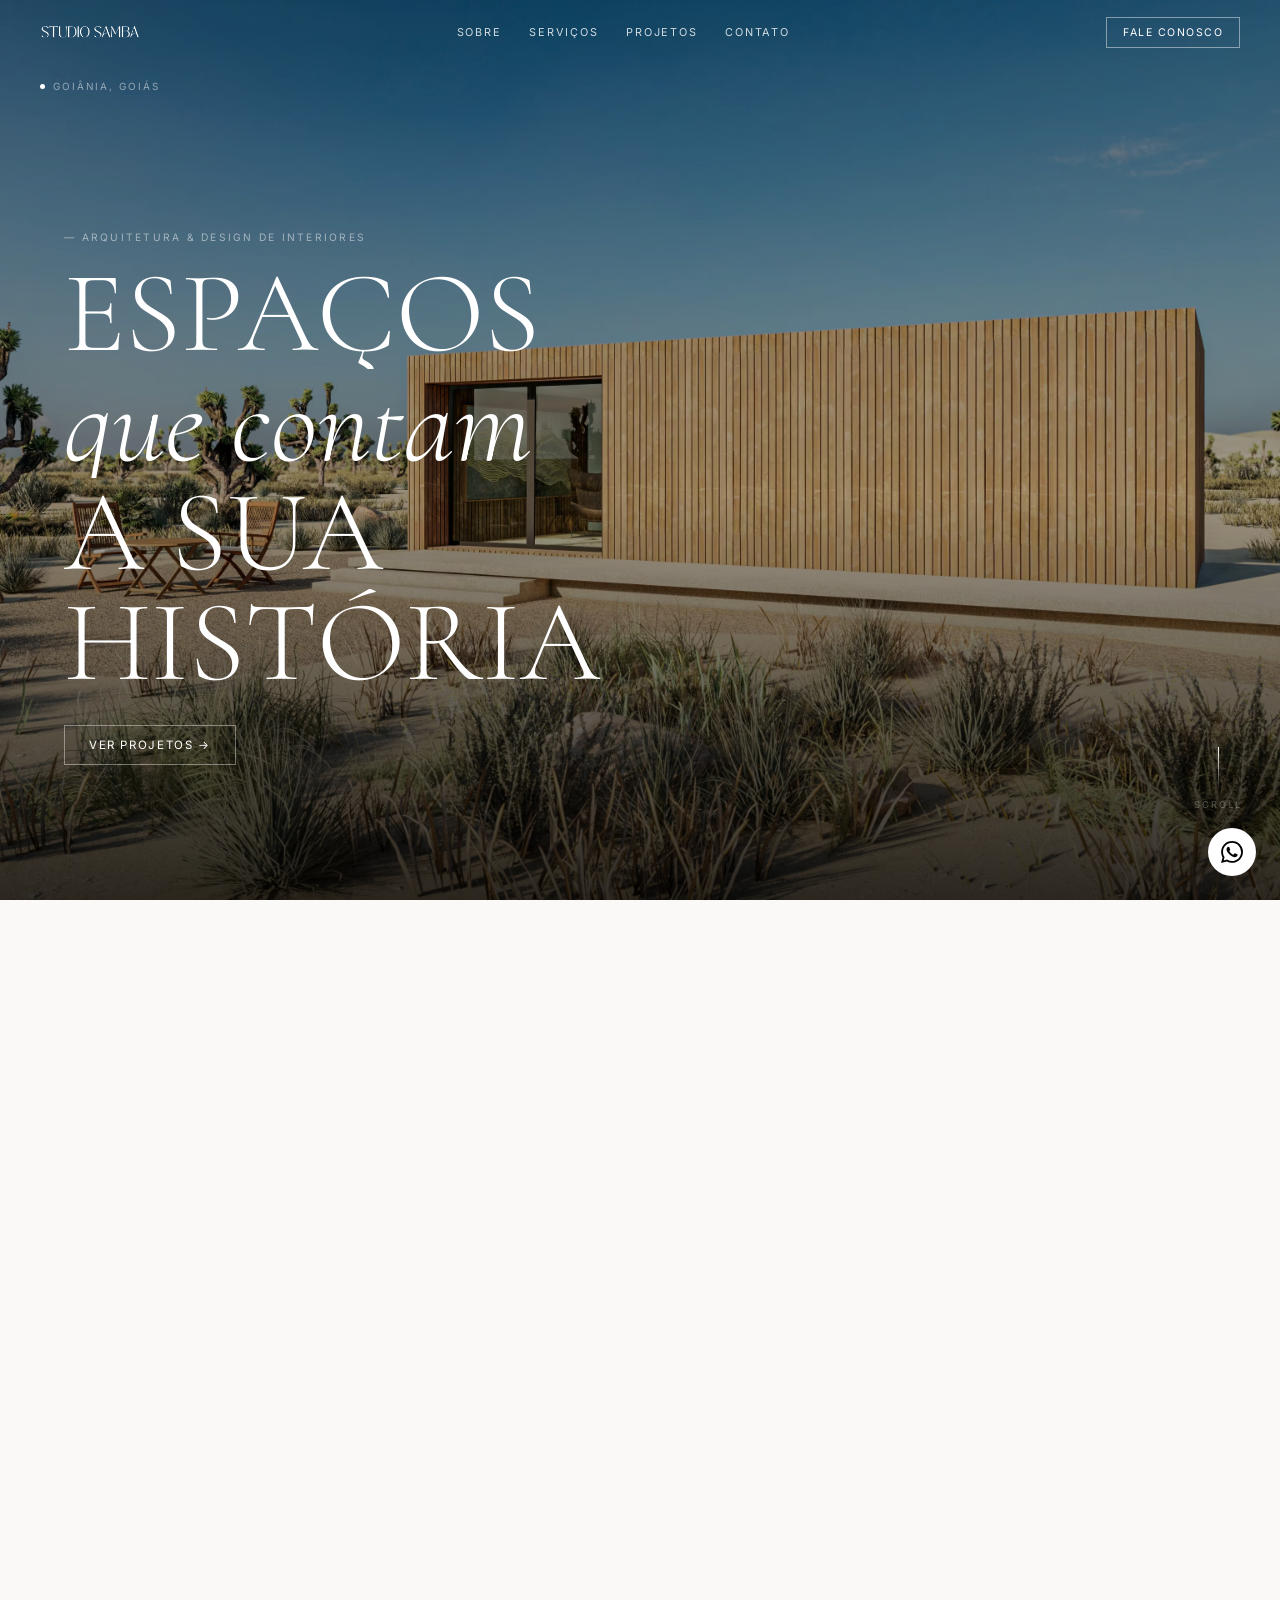
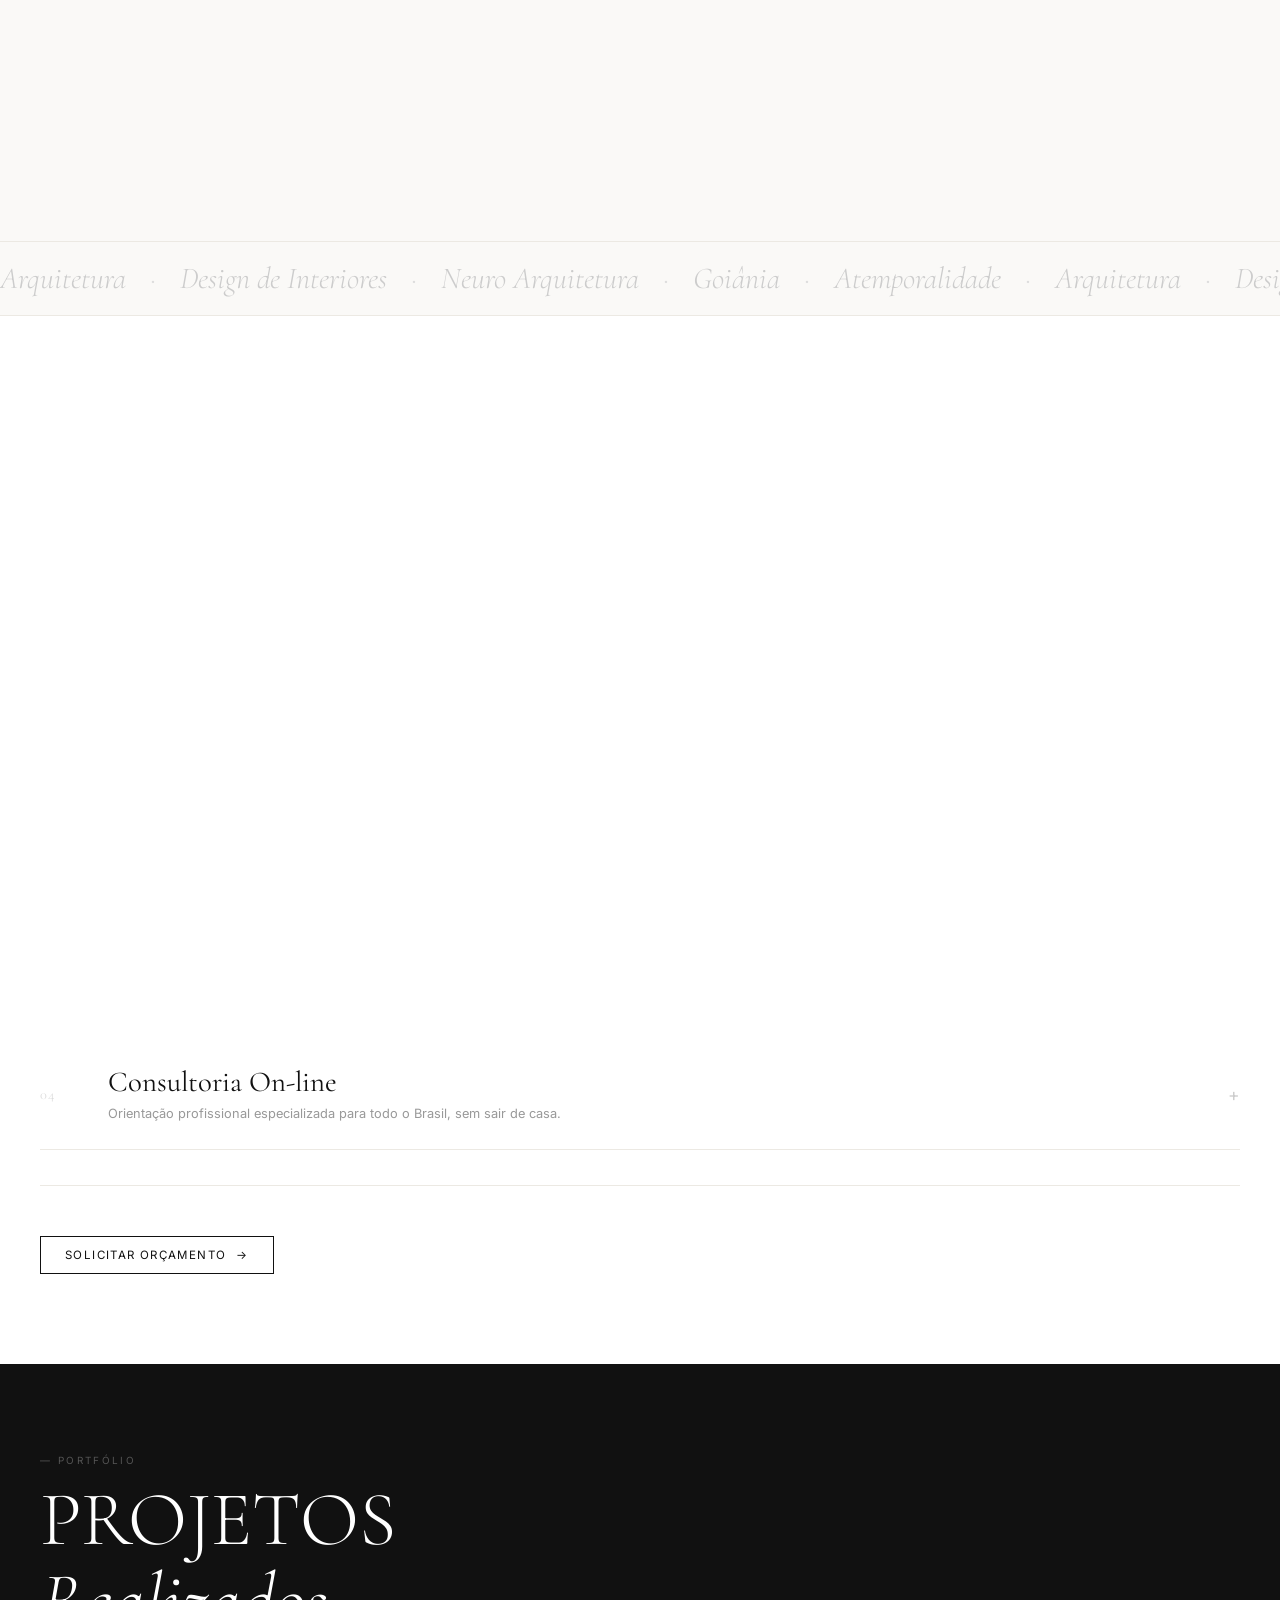
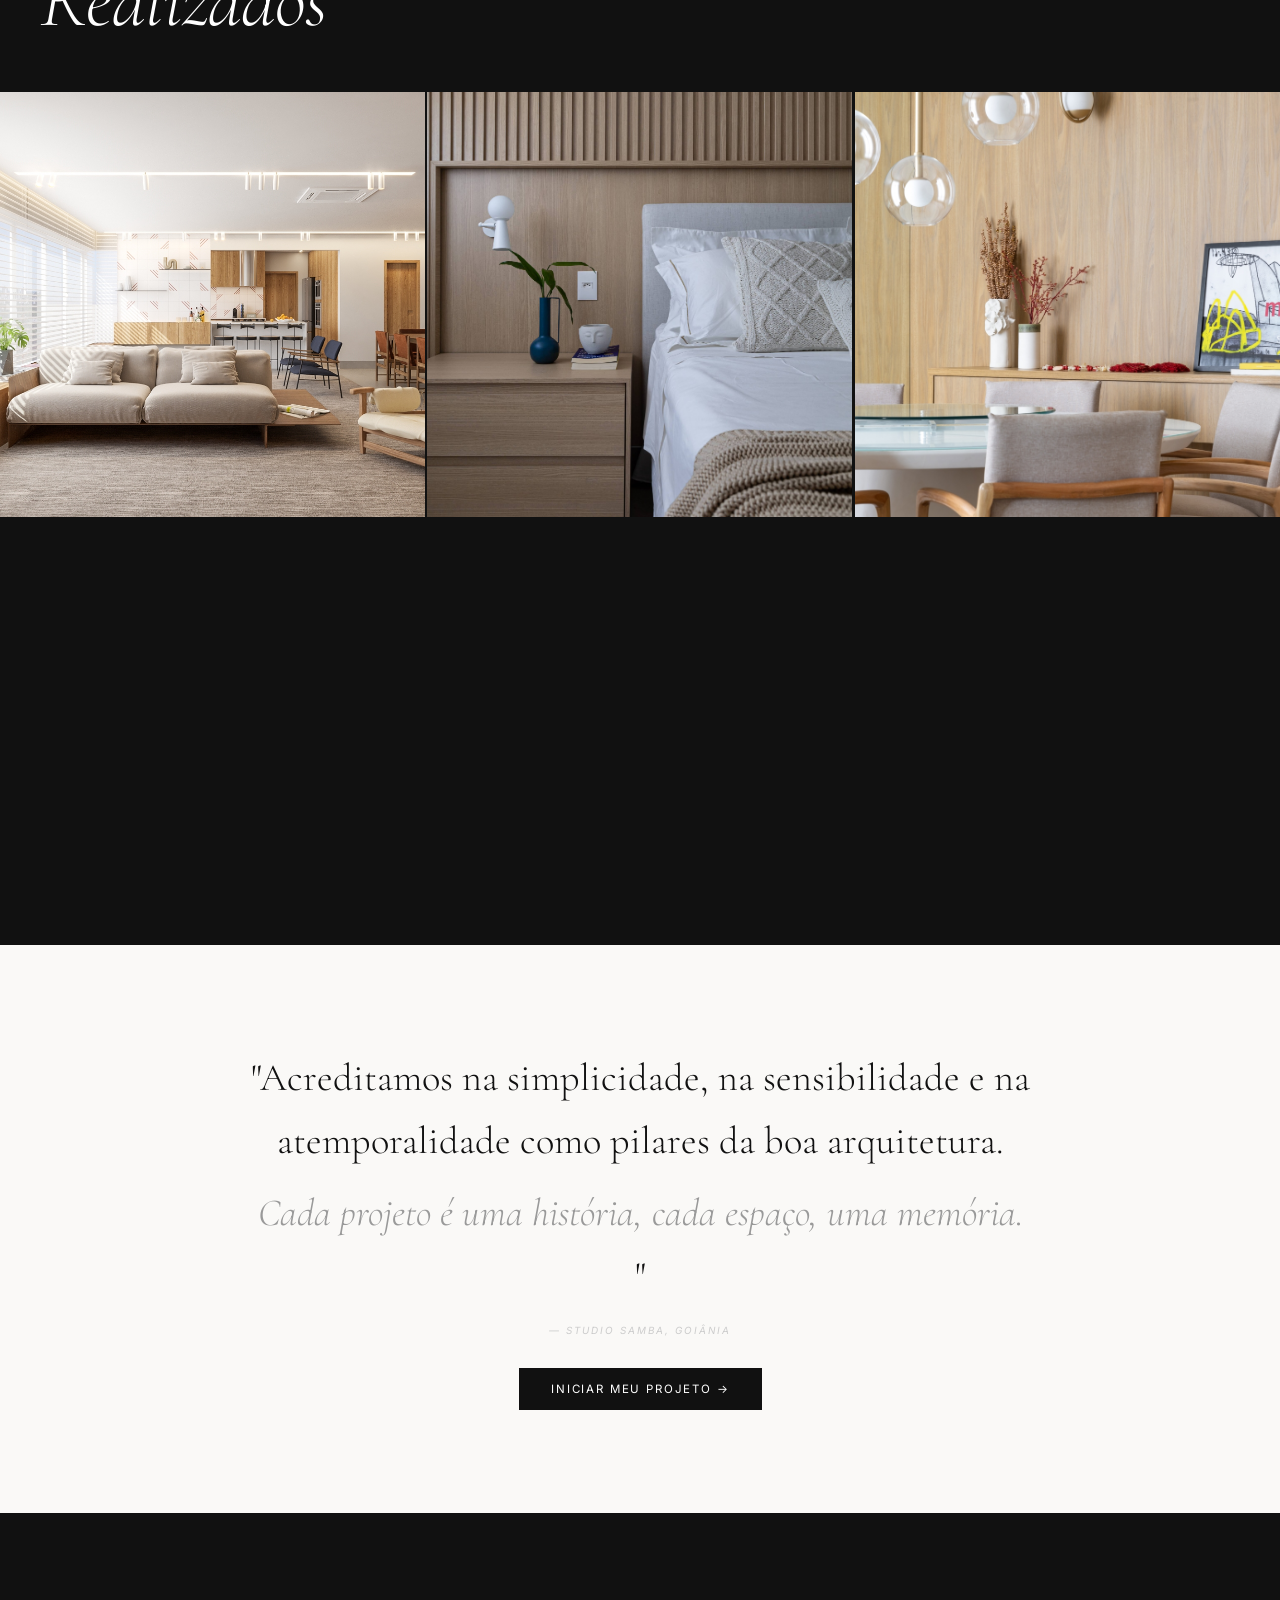
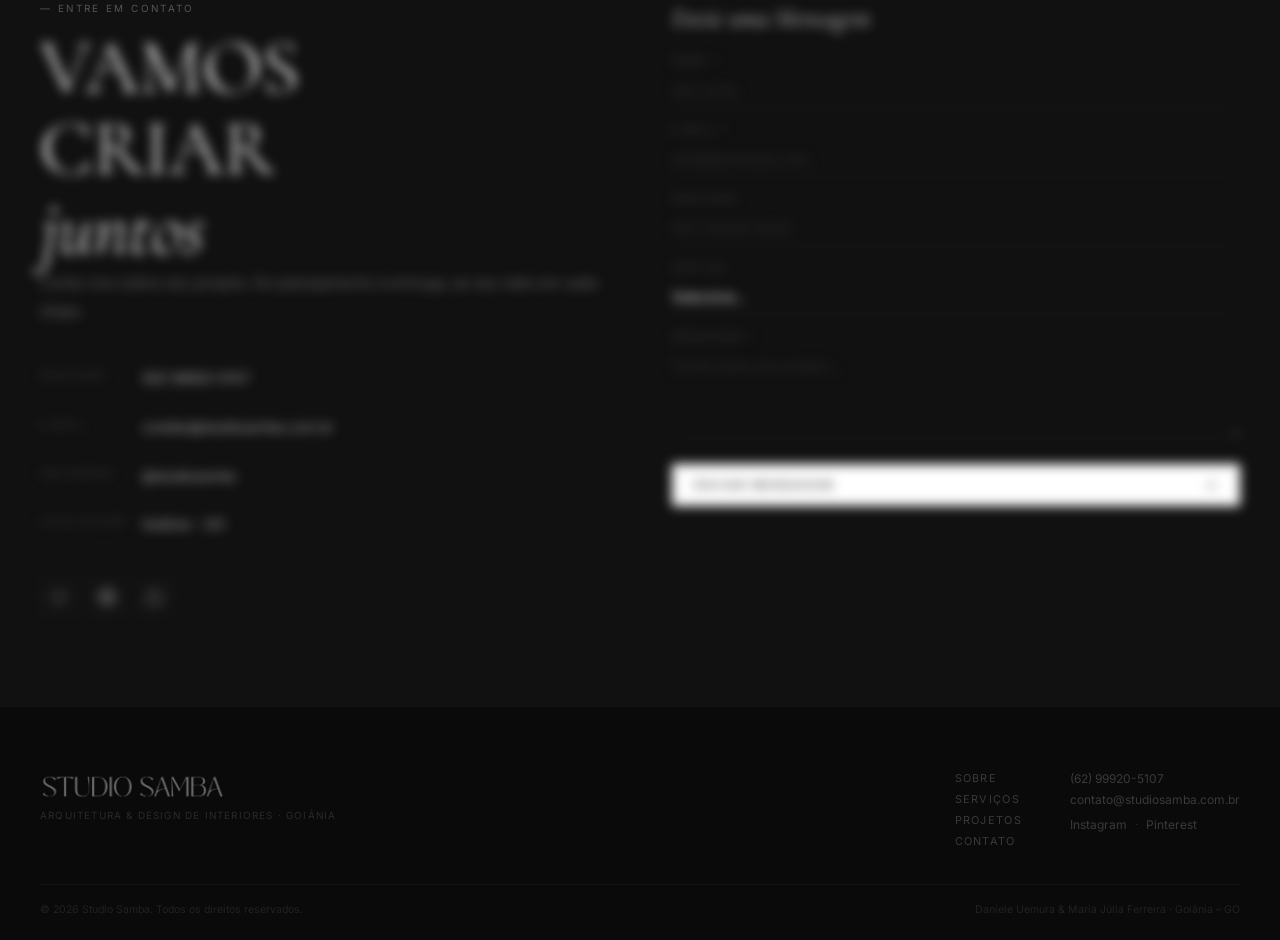
==== commit 8b2e3d59: "first commit" ====
--- a/index.html
+++ b/index.html
@@ -2,34 +2,31 @@
 <html lang="pt-BR">
 <head>
   <meta charset="UTF-8"/>
-  <meta name="viewport" content="width=device-width,initial-scale=1.0,maximum-scale=5"/>
-  <title>Studio 62 — Arquitetura & Urbanismo · Goiânia</title>
-  <meta name="description" content="Studio 62 — escritório de arquitetura em Goiânia, Goiás. Projetos residenciais, comerciais e design de interiores."/>
+  <meta name="viewport" content="width=device-width,initial-scale=1.0"/>
+  <title>Studio Samba — Arquitetura & Design · Goiânia</title>
+  <meta name="description" content="Studio Samba — escritório de arquitetura e design de interiores em Goiânia. Daniele Uemura e Maria Júlia Ferreira."/>
   <link rel="preconnect" href="https://fonts.googleapis.com"/>
   <link rel="preconnect" href="https://fonts.gstatic.com" crossorigin/>
-  <link href="https://fonts.googleapis.com/css2?family=Cormorant+Garamond:ital,wght@0,300;0,400;0,600;1,300;1,400;1,600&family=Inter:wght@300;400;500;600&display=swap" rel="stylesheet"/>
+  <link href="https://fonts.googleapis.com/css2?family=Cormorant+Garamond:ital,wght@0,300;0,400;0,600;1,300;1,400&family=Inter:wght@300;400;500&display=swap" rel="stylesheet"/>
   <link rel="stylesheet" href="style.css"/>
 </head>
-<body>
-
-<!-- CURSOR -->
-<div id="cursor"></div>
-<div id="cursor-dot"></div>
+<body class="no-scroll">
 
 <!-- PRELOADER -->
 <div id="preloader">
-  <div class="pre-content">
-    <p class="pre-label">STUDIO 62</p>
+  <div class="pre-inner">
+    <img src="img/logo.png" alt="Studio Samba" class="pre-logo"/>
     <div class="pre-bar"><div class="pre-fill"></div></div>
-    <p class="pre-sub">Arquitetura & Urbanismo</p>
+    <p class="pre-sub">Arquitetura &amp; Design de Interiores</p>
   </div>
 </div>
 
 <!-- HEADER -->
-<header id="header">
-  <div class="hd-inner">
-    <a href="#hero" class="hd-logo">
-      <span class="logo-main">Studio</span><span class="logo-num">62</span>
+<header id="hd">
+  <div class="hd-wrap">
+    <a href="index.html" class="hd-logo" aria-label="Studio Samba">
+      <img src="img/logo.png" alt="Studio Samba" class="logo-w"/>
+      <img src="img/logo.png" alt="Studio Samba" class="logo-d"/>
     </a>
     <nav class="hd-nav">
       <a href="#sobre">Sobre</a>
@@ -37,15 +34,13 @@
       <a href="#projetos">Projetos</a>
       <a href="#contato">Contato</a>
     </nav>
-    <a href="tel:+556292505420" class="hd-cta">(62) 99250-5420</a>
-    <button class="hd-burger" id="burger" aria-label="Menu">
-      <span></span><span></span>
-    </button>
+    <a href="https://api.whatsapp.com/send?phone=5562999205107" target="_blank" class="hd-cta">Fale Conosco</a>
+    <button class="burger" id="burger" aria-label="Menu"><span></span><span></span></button>
   </div>
 </header>
 
 <!-- MOBILE MENU -->
-<div class="mob-menu" id="mob-menu">
+<div class="mob" id="mob">
   <div class="mob-inner">
     <nav class="mob-nav">
       <a href="#sobre">Sobre</a>
@@ -53,303 +48,340 @@
       <a href="#projetos">Projetos</a>
       <a href="#contato">Contato</a>
     </nav>
-    <p class="mob-contact">(62) 99250-5420</p>
+    <a href="https://api.whatsapp.com/send?phone=5562999205107" target="_blank" class="mob-wa">WhatsApp →</a>
+    <div class="mob-links">
+      <a href="https://www.instagram.com/studiosamba/" target="_blank">Instagram</a>
+      <span>·</span>
+      <a href="https://br.pinterest.com/studiosamba/" target="_blank">Pinterest</a>
+    </div>
   </div>
 </div>
 
-<!-- ══ HERO ══ -->
+<!-- HERO -->
 <section id="hero" class="hero">
-  <div class="hero-img-wrap">
-    <img src="img/img-home.avif" alt="Studio 62" class="hero-img" id="hero-img"/>
-  </div>
-  <div class="hero-overlay"></div>
-
-  <!-- top-left label -->
-  <div class="hero-loc">
-    <span class="hl-dot"></span>
-    Goiânia, Goiás
-  </div>
-
-  <!-- main text -->
+  <div class="hero-bg">
+    <img src="img/img-home.avif" alt="Studio Samba" class="hero-img"/>
+  </div>
+  <div class="hero-veil"></div>
+  <div class="hero-badge"><span class="badge-dot"></span>Goiânia, Goiás</div>
   <div class="hero-copy">
-    <p class="hero-eyebrow reveal">— Escritório de Arquitetura</p>
+    <p class="hero-eye">— Arquitetura &amp; Design de Interiores</p>
     <h1 class="hero-h1">
-      <span class="h1-line reveal">Projetan&shy;do</span>
-      <span class="h1-line italic reveal">o espaço</span>
-      <span class="h1-line reveal">dos seus</span>
-      <span class="h1-line reveal">sonhos</span>
+      <span class="hl">Espaços</span>
+      <span class="hl it">que contam</span>
+      <span class="hl">a sua</span>
+      <span class="hl">história</span>
     </h1>
-  </div>
-
-  <!-- bottom bar -->
-  <div class="hero-bar">
-    <div class="hbar-item">
-      <span class="hbar-label">Especialidade</span>
-      <span class="hbar-val">Arquitetura & Urbanismo</span>
-    </div>
-    <div class="hbar-sep"></div>
-    <div class="hbar-item">
-      <span class="hbar-label">Localização</span>
-      <span class="hbar-val">Goiânia e Região Metropolitana</span>
-    </div>
-    <div class="hbar-sep"></div>
-    <div class="hbar-item">
-      <span class="hbar-label">Horário</span>
-      <span class="hbar-val">Seg–Sex · 9h às 18h</span>
-    </div>
-    <div class="hbar-cta">
-      <a href="#contato">Fale Conosco →</a>
-    </div>
-  </div>
-
-  <!-- scroll -->
-  <div class="hero-scroll">
-    <div class="sc-line"></div>
-    <span>Scroll</span>
-  </div>
-</section>
-
-<!-- ══ SOBRE ══ -->
+    <a href="#projetos" class="hero-btn">Ver Projetos →</a>
+  </div>
+  <div class="hero-scroll"><div class="sc-ln"></div><span>Scroll</span></div>
+</section>
+
+<!-- SOBRE -->
 <section id="sobre" class="s-sobre">
-  <div class="container">
-    <div class="sobre-grid">
-      <div class="sobre-left">
-        <p class="sec-tag reveal">— Sobre o Studio</p>
-        <h2 class="sec-h2 reveal">
-          Incrível<br/>
-          <em>Arquiteto</em><br/>
-          em Goiânia
-        </h2>
-        <div class="stats-row">
-          <div class="stat-block reveal" data-delay="0">
-            <p class="stat-n" data-target="15">0</p>
-            <p class="stat-l">Anos de<br/>Experiência</p>
-          </div>
-          <div class="stat-block reveal" data-delay="150">
-            <p class="stat-n" data-target="120">0</p>
-            <p class="stat-l">Projetos<br/>Entregues</p>
-          </div>
-        </div>
-      </div>
-      <div class="sobre-right">
-        <p class="body-text reveal">
-          Se você está procurando um arquiteto para a reforma de sua casa ou
-          construção de uma propriedade comercial, <strong>Studio 62</strong> é a solução.
-          Trabalho com arquitetura e urbanismo há muitos anos — do planejamento,
-          passando pela revisão de projeto, até o início da construção.
-        </p>
-        <p class="body-text reveal" style="--d:.12s">
-          Meu escritório tem sede em Goiânia, mas atendo também outras regiões.
-          Ligue e vamos conversar sobre suas ideias e projetos.
-        </p>
-        <a href="tel:+556292505420" class="btn-sharp reveal" style="--d:.22s">
-          Agendar Conversa <span>→</span>
-        </a>
-      </div>
-    </div>
-  </div>
-</section>
-
-<!-- ══ MARQUEE ══ -->
-<div class="marquee-wrap">
-  <div class="marquee-track">
-    <div class="mq-inner" id="mq">
-      <span>Arquitetura</span><span class="sep">·</span>
-      <span>Urbanismo</span><span class="sep">·</span>
-      <span>Interiores</span><span class="sep">·</span>
-      <span>Consultoria</span><span class="sep">·</span>
-      <span>Goiânia</span><span class="sep">·</span>
-      <span>Arquitetura</span><span class="sep">·</span>
-      <span>Urbanismo</span><span class="sep">·</span>
-      <span>Interiores</span><span class="sep">·</span>
-      <span>Consultoria</span><span class="sep">·</span>
-      <span>Goiânia</span><span class="sep">·</span>
-    </div>
-  </div>
+  <div class="ct">
+    <div class="sobre-g">
+      <div class="sobre-l">
+        <p class="tag rv">— O Studio</p>
+        <h2 class="h2 rv">Arquitetura<br/><em>com alma</em><br/>brasileira</h2>
+        <div class="portrait-wrap rv">
+          <img src="img/Sobre/FOTO-EM-_SOBRE-NOS_-683x1024.jpg" alt="Daniele Uemura e Maria Júlia Ferreira" class="portrait"/>
+          <p class="portrait-cap">Daniele Uemura &amp; Maria Júlia Ferreira</p>
+        </div>
+      </div>
+      <div class="sobre-r">
+        <p class="body rv">A palavra <strong>'Samba'</strong> evoca uma das manifestações culturais mais vibrantes e multifacetadas do Brasil. Essa riqueza inspira e define nossa abordagem em arquitetura e design.</p>
+        <p class="body rv">Acreditamos na <strong>simplicidade, sensibilidade e atemporalidade</strong> como pilares da boa arquitetura. Cada projeto é desenvolvido priorizando funcionalidade, conforto e estética singular.</p>
+        <p class="body rv">Somos impulsionadas pela missão de criar espaços que transcendam a função utilitária, transformando-se em cenários de experiências e memórias.</p>
+        <div class="socias rv">
+          <div class="socia">
+            <p class="socia-n">Daniele Uemura</p>
+            <p class="socia-i">Arquiteta &amp; Sócia-Fundadora<br/>UCG · 2019</p>
+          </div>
+          <div class="socia">
+            <p class="socia-n">Maria Júlia Ferreira</p>
+            <p class="socia-i">Arquiteta &amp; Sócia-Fundadora<br/>UCG · 2020 · Neuro Arq. IPOG · 2024</p>
+          </div>
+        </div>
+        <a href="https://api.whatsapp.com/send?phone=5562999205107" target="_blank" class="btn-line rv">Conversar no WhatsApp <span>→</span></a>
+      </div>
+    </div>
+  </div>
+</section>
+
+<!-- MARQUEE -->
+<div class="mq-wrap">
+  <div class="mq-track"><div class="mq-inner">
+    <span>Arquitetura</span><span class="sep">·</span>
+    <span>Design de Interiores</span><span class="sep">·</span>
+    <span>Neuro Arquitetura</span><span class="sep">·</span>
+    <span>Goiânia</span><span class="sep">·</span>
+    <span>Atemporalidade</span><span class="sep">·</span>
+    <span>Arquitetura</span><span class="sep">·</span>
+    <span>Design de Interiores</span><span class="sep">·</span>
+    <span>Neuro Arquitetura</span><span class="sep">·</span>
+    <span>Goiânia</span><span class="sep">·</span>
+    <span>Atemporalidade</span><span class="sep">·</span>
+  </div></div>
 </div>
 
-<!-- ══ SERVIÇOS ══ -->
-<section id="servicos" class="s-servicos">
-  <div class="container">
-    <div class="sec-hd">
-      <p class="sec-tag reveal">— O que Fazemos</p>
-      <h2 class="sec-h2 reveal">Nossos<br/><em>Serviços</em></h2>
+<!-- SERVIÇOS -->
+<section id="servicos" class="s-svc">
+  <div class="ct">
+    <div class="svc-hd">
+      <p class="tag rv">— O que Fazemos</p>
+      <h2 class="h2 rv">Nossos<br/><em>Serviços</em></h2>
     </div>
     <div class="svc-list">
-      <div class="svc-row reveal">
-        <span class="svc-num">01</span>
-        <div class="svc-body">
-          <h3 class="svc-title">Projetos de Arquitetura</h3>
-          <p class="svc-desc">Planejamento completo — da concepção à entrega. Análise criteriosa de área e soluções sob medida para residências e empreendimentos comerciais em Goiânia e região.</p>
-        </div>
-        <span class="svc-arrow">→</span>
-      </div>
-      <div class="svc-row reveal" style="--d:.1s">
-        <span class="svc-num">02</span>
-        <div class="svc-body">
-          <h3 class="svc-title">Consultoria On-line</h3>
-          <p class="svc-desc">Atendimento especializado à distância para todo o Brasil. Valide suas ideias, tire dúvidas e receba orientação profissional sem sair de casa.</p>
-        </div>
-        <span class="svc-arrow">→</span>
-      </div>
-      <div class="svc-row reveal" style="--d:.2s">
-        <span class="svc-num">03</span>
-        <div class="svc-body">
-          <h3 class="svc-title">Projeto de Interiores</h3>
-          <p class="svc-desc">Ambientes que refletem sua personalidade. Criamos espaços funcionais, únicos e com identidade — sua casa, seu estilo.</p>
-        </div>
-        <span class="svc-arrow">→</span>
-      </div>
-    </div>
-  </div>
-</section>
-
-<!-- ══ PROJETOS ══ -->
-<section id="projetos" class="s-projetos">
-  <div class="container">
-    <div class="sec-hd">
-      <p class="sec-tag reveal">— Portfólio</p>
-      <h2 class="sec-h2 reveal">Projetos<br/><em>Realizados</em></h2>
-    </div>
-  </div>
-
+
+      <!-- 01 -->
+      <div class="svc-item rv">
+        <button class="svc-row" data-svc="arq" aria-expanded="false">
+          <span class="svc-n">01</span>
+          <div class="svc-body">
+            <h3 class="svc-t">Projetos de Arquitetura</h3>
+            <p class="svc-d">Do conceito à entrega: projetos residenciais e comerciais com atenção a cada detalhe.</p>
+          </div>
+          <span class="svc-arr">+</span>
+        </button>
+        <div class="svc-panel" id="svc-arq">
+          <div class="sp-inner">
+            <div class="sp-img-w"><img src="img/svc_arquitetura.png" alt="Projetos de Arquitetura" class="sp-img" loading="lazy"/></div>
+            <div class="sp-content">
+              <h4 class="sp-title">Projetos de Arquitetura</h4>
+              <p class="sp-text">Transformamos o seu terreno ou espaço em bruto em uma construção única — do primeiro esboço à planta executiva completa. Desenvolvemos projetos arquitetônicos residenciais e comerciais com foco total em funcionalidade, estética e valorização do imóvel.</p>
+              <ul class="sp-list">
+                <li>Projeto arquitetônico completo (conceitual, executivo e legal)</li>
+                <li>Estudo de viabilidade e aproveitamento do terreno</li>
+                <li>Compatibilização com projetos complementares</li>
+                <li>Acompanhamento de obra e visitas técnicas</li>
+                <li>Renderizações 3D fotorrealistas para validação visual</li>
+              </ul>
+              <p class="sp-ideal"><strong>Ideal para:</strong> quem vai construir do zero, reformar ou ampliar um imóvel residencial ou comercial.</p>
+              <a href="https://api.whatsapp.com/send?phone=5562999205107&text=Olá! Tenho interesse em Projeto de Arquitetura. Podemos conversar?" target="_blank" class="sp-cta">Quero meu Projeto de Arquitetura →</a>
+            </div>
+          </div>
+        </div>
+      </div>
+
+      <!-- 02 -->
+      <div class="svc-item rv">
+        <button class="svc-row" data-svc="int" aria-expanded="false">
+          <span class="svc-n">02</span>
+          <div class="svc-body">
+            <h3 class="svc-t">Design de Interiores</h3>
+            <p class="svc-d">Ambientes que refletem quem você é — integrando conforto, materialidade e estética.</p>
+          </div>
+          <span class="svc-arr">+</span>
+        </button>
+        <div class="svc-panel" id="svc-int">
+          <div class="sp-inner">
+            <div class="sp-img-w"><img src="img/svc_interiores.png" alt="Design de Interiores" class="sp-img" loading="lazy"/></div>
+            <div class="sp-content">
+              <h4 class="sp-title">Design de Interiores</h4>
+              <p class="sp-text">Seu espaço precisa contar a sua história. Desenvolvemos projetos de interiores completos que unem beleza, funcionalidade e personalidade — curadoria de materiais, mobiliários, iluminação e decoração que elevam cada ambiente ao seu máximo potencial.</p>
+              <ul class="sp-list">
+                <li>Projeto executivo de interiores com plantas detalhadas</li>
+                <li>Seleção de revestimentos, materiais e acabamentos</li>
+                <li>Curadoria de mobiliário, luminárias e objetos decorativos</li>
+                <li>Layouts de iluminação por camadas (cênica, funcional e de destaque)</li>
+                <li>Gerenciamento de fornecedores e prazos</li>
+              </ul>
+              <p class="sp-ideal"><strong>Ideal para:</strong> quem quer transformar o interior de um apartamento, casa, escritório ou espaço comercial.</p>
+              <a href="https://api.whatsapp.com/send?phone=5562999205107&text=Olá! Tenho interesse em Design de Interiores. Podemos conversar?" target="_blank" class="sp-cta">Quero meu Projeto de Interiores →</a>
+            </div>
+          </div>
+        </div>
+      </div>
+
+      <!-- 03 -->
+      <div class="svc-item rv">
+        <button class="svc-row" data-svc="neuro" aria-expanded="false">
+          <span class="svc-n">03</span>
+          <div class="svc-body">
+            <h3 class="svc-t">Neuro Arquitetura</h3>
+            <p class="svc-d">Espaços que dialogam com o bem-estar humano — ciência e sensibilidade em harmonia.</p>
+          </div>
+          <span class="svc-arr">+</span>
+        </button>
+        <div class="svc-panel" id="svc-neuro">
+          <div class="sp-inner">
+            <div class="sp-img-w"><img src="img/svc_neuro.png" alt="Neuro Arquitetura" class="sp-img" loading="lazy"/></div>
+            <div class="sp-content">
+              <h4 class="sp-title">Neuro Arquitetura</h4>
+              <p class="sp-text">A Neuro Arquitetura aplica conhecimentos das neurociências ao design de espaços — criando ambientes que reduzem o estresse, melhoram o foco, promovem o descanso e elevam a qualidade de vida. É a ciência do bem-estar integrada a cada decisão projetual.</p>
+              <ul class="sp-list">
+                <li>Análise sensorial do espaço (luz, cor, textura, acústica e fluxo)</li>
+                <li>Design biofílico — integração com natureza e elementos orgânicos</li>
+                <li>Paleta de cores com base na psicologia das cores</li>
+                <li>Planejamento de iluminação circadiana (ritmo natural do corpo)</li>
+                <li>Ambientes pensados para reduzir ansiedade e aumentar bem-estar</li>
+              </ul>
+              <p class="sp-ideal"><strong>Ideal para:</strong> quem busca um espaço que promova saúde mental, produtividade e qualidade de vida genuína.</p>
+              <a href="https://api.whatsapp.com/send?phone=5562999205107&text=Olá! Tenho interesse em Neuro Arquitetura. Podemos conversar?" target="_blank" class="sp-cta">Quero saber mais sobre Neuro Arq. →</a>
+            </div>
+          </div>
+        </div>
+      </div>
+
+      <!-- 04 -->
+      <div class="svc-item rv">
+        <button class="svc-row" data-svc="cons" aria-expanded="false">
+          <span class="svc-n">04</span>
+          <div class="svc-body">
+            <h3 class="svc-t">Consultoria On-line</h3>
+            <p class="svc-d">Orientação profissional especializada para todo o Brasil, sem sair de casa.</p>
+          </div>
+          <span class="svc-arr">+</span>
+        </button>
+        <div class="svc-panel" id="svc-cons">
+          <div class="sp-inner">
+            <div class="sp-img-w"><img src="img/svc_consultoria.png" alt="Consultoria On-line" class="sp-img" loading="lazy"/></div>
+            <div class="sp-content">
+              <h4 class="sp-title">Consultoria On-line</h4>
+              <p class="sp-text">Expertise Studio Samba disponível para qualquer lugar do Brasil. Nosso serviço de consultoria on-line oferece orientação profissional completa por videoconferência — ideal para quem está em outra cidade ou quer validar decisões de reforma com uma arquiteta antes de executar.</p>
+              <ul class="sp-list">
+                <li>Sessão de consultoria por videoconferência (60 ou 90 min)</li>
+                <li>Análise do espaço a partir de fotos e plantas enviadas pelo cliente</li>
+                <li>Orientação sobre layout, cores, materiais e mobiliário</li>
+                <li>Relatório escrito pós-sessão com todas as recomendações</li>
+                <li>Atendimento para todo o Brasil — sem custos de deslocamento</li>
+              </ul>
+              <p class="sp-ideal"><strong>Ideal para:</strong> quem mora fora de Goiânia, quer uma segunda opinião ou precisa de direção profissional para uma reforma pontual.</p>
+              <a href="https://api.whatsapp.com/send?phone=5562999205107&text=Olá! Tenho interesse na Consultoria On-line. Podemos conversar?" target="_blank" class="sp-cta">Agendar minha Consultoria →</a>
+            </div>
+          </div>
+        </div>
+      </div>
+
+    </div>
+    <div class="svc-cta rv">
+      <a href="https://api.whatsapp.com/send?phone=5562999205107" target="_blank" class="btn-line">Solicitar Orçamento <span>→</span></a>
+    </div>
+  </div>
+</section>
+
+
+
+<!-- PROJETOS -->
+<section id="projetos" class="s-proj">
+  <div class="ct">
+    <div class="proj-hd">
+      <p class="tag rv">— Portfólio</p>
+      <h2 class="h2 rv">Projetos<br/><em>Realizados</em></h2>
+    </div>
+  </div>
   <div class="proj-grid">
-    <div class="proj-cell large reveal">
-      <div class="proj-img-wrap">
-        <img src="img/proj-1.jpg" alt="Residência Contemporânea" class="proj-img"/>
-      </div>
-      <div class="proj-info">
-        <span class="pi-num">01</span>
-        <div>
-          <h3 class="pi-title">Residência Contemporânea</h3>
-          <p class="pi-meta">Goiânia, GO · Residencial · 2024</p>
-        </div>
-      </div>
-    </div>
-
-    <div class="proj-cell reveal" style="--d:.1s">
-      <div class="proj-img-wrap">
-        <img src="img/proj-2.jpg" alt="Espaço Comercial" class="proj-img"/>
-      </div>
-      <div class="proj-info">
-        <span class="pi-num">02</span>
-        <div>
-          <h3 class="pi-title">Espaço Comercial</h3>
-          <p class="pi-meta">Goiânia, GO · Comercial · 2023</p>
-        </div>
-      </div>
-    </div>
-
-    <div class="proj-cell reveal" style="--d:.2s">
-      <div class="proj-img-wrap">
-        <img src="img/proj-3.jpg" alt="Suite Master Design" class="proj-img"/>
-      </div>
-      <div class="proj-info">
-        <span class="pi-num">03</span>
-        <div>
-          <h3 class="pi-title">Suite Master Design</h3>
-          <p class="pi-meta">Goiânia, GO · Interiores · 2024</p>
-        </div>
-      </div>
-    </div>
-
-    <div class="proj-cell large reveal" style="--d:.1s">
-      <div class="proj-img-wrap">
-        <img src="img/proj-4.jpg" alt="Complexo Residencial" class="proj-img"/>
-      </div>
-      <div class="proj-info">
-        <span class="pi-num">04</span>
-        <div>
-          <h3 class="pi-title">Complexo Residencial</h3>
-          <p class="pi-meta">Região Metropolitana, GO · 2023</p>
-        </div>
-      </div>
-    </div>
-  </div>
-</section>
-
-<!-- ══ MANIFESTO ══ -->
-<section class="s-manifesto">
-  <div class="container">
-    <blockquote class="manifesto reveal">
-      "É possível criar com você um espaço que não só atenda suas
-      necessidades e expectativas, mas também
-      <em>reflita sua personalidade.</em>
-      Deixe-se inspirar!"
-    </blockquote>
-    <cite class="manifesto-cite reveal">— Studio 62, Goiânia</cite>
-  </div>
-</section>
-
-<!-- ══ CONTATO ══ -->
-<section id="contato" class="s-contato">
-  <div class="container">
-    <div class="ct-grid">
-      <div class="ct-left">
-        <p class="sec-tag reveal">— Entre em Contato</p>
-        <h2 class="sec-h2 reveal">Vamos<br/>criar<br/><em>juntos</em></h2>
-        <p class="body-text reveal" style="--d:.1s">
-          Do planejamento à entrega, ao seu lado em cada etapa.
-          Agende uma visita e transforme suas ideias em realidade.
-        </p>
-
-        <div class="ct-info reveal" style="--d:.15s">
-          <div class="ct-row">
-            <span class="ct-label">Telefone</span>
-            <a href="tel:+556292505420" class="ct-val">(62) 99250-5420</a>
-          </div>
-          <div class="ct-row">
-            <span class="ct-label">E-mail</span>
-            <a href="mailto:hyago.v@hotmail.com" class="ct-val">hyago.v@hotmail.com</a>
-          </div>
-          <div class="ct-row">
-            <span class="ct-label">Endereço</span>
-            <span class="ct-val">Rua 402, Goiânia – GO<br/>CEP 74650-330</span>
-          </div>
-        </div>
-
-        <div class="horario reveal" style="--d:.2s">
-          <p class="h-title">Horário de Funcionamento</p>
-          <div class="h-grid">
-            <span>Segunda – Sexta</span><span>9h às 18h</span>
-            <span>Sábado</span><span class="closed">Fechado</span>
-            <span>Domingo</span><span class="closed">Fechado</span>
-          </div>
-        </div>
-      </div>
-
-      <div class="ct-right">
-        <form class="ct-form reveal" id="ct-form" novalidate>
+    <a href="refugio.html" class="proj-card rv">
+      <div class="pc-img-w">
+        <img src="img/Apartamento Refugio/R0_LIVING-02.jpg" alt="Apartamento Refúgio" class="pc-img" loading="lazy"/>
+        <div class="pc-overlay">
+          <span class="pc-name">Apartamento Refúgio</span>
+          <span class="pc-cat">Interiores Residencial</span>
+        </div>
+      </div>
+    </a>
+    <a href="bossa.html" class="proj-card rv">
+      <div class="pc-img-w">
+        <img src="img/Apartamento Bossa/FotosIDVidaUrbana-1-scaled.jpg" alt="Apartamento Bossa" class="pc-img" loading="lazy"/>
+        <div class="pc-overlay">
+          <span class="pc-name">Apartamento Bossa</span>
+          <span class="pc-cat">Interiores Residencial</span>
+        </div>
+      </div>
+    </a>
+    <a href="jane.html" class="proj-card rv">
+      <div class="pc-img-w">
+        <img src="img/Apartamento Jane/FotosCoteD_or-2.jpg" alt="Apartamento Jane" class="pc-img" loading="lazy"/>
+        <div class="pc-overlay">
+          <span class="pc-name">Apartamento Jane</span>
+          <span class="pc-cat">Interiores Residencial</span>
+        </div>
+      </div>
+    </a>
+    <a href="casacj.html" class="proj-card rv">
+      <div class="pc-img-w">
+        <img src="img/Casa CJ/SALA-1.jpg" alt="Casa CJ" class="pc-img" loading="lazy"/>
+        <div class="pc-overlay">
+          <span class="pc-name">Casa CJ</span>
+          <span class="pc-cat">Arquitetura &amp; Interiores</span>
+        </div>
+      </div>
+    </a>
+    <a href="casasena.html" class="proj-card rv">
+      <div class="pc-img-w">
+        <img src="img/Casa Sena/R0_COZINHA-01-2.jpg" alt="Casa Sena" class="pc-img" loading="lazy"/>
+        <div class="pc-overlay">
+          <span class="pc-name">Casa Sena</span>
+          <span class="pc-cat">Arquitetura &amp; Interiores</span>
+        </div>
+      </div>
+    </a>
+    <a href="studio48.html" class="proj-card rv">
+      <div class="pc-img-w">
+        <img src="img/Studio 48/enhanced-image-1.jpg" alt="Studio 48" class="pc-img" loading="lazy"/>
+        <div class="pc-overlay">
+          <span class="pc-name">Studio 48</span>
+          <span class="pc-cat">Arquitetura Residencial</span>
+        </div>
+      </div>
+    </a>
+  </div>
+</section>
+
+<!-- MANIFESTO -->
+<section class="s-mani">
+  <div class="ct">
+    <blockquote class="mani rv">"Acreditamos na simplicidade, na sensibilidade e na atemporalidade como pilares da boa arquitetura. <em>Cada projeto é uma história, cada espaço, uma memória.</em>"</blockquote>
+    <cite class="mani-cite rv">— Studio Samba, Goiânia</cite>
+    <a href="https://api.whatsapp.com/send?phone=5562999205107" target="_blank" class="btn-dark rv">Iniciar meu Projeto →</a>
+  </div>
+</section>
+
+<!-- CONTATO -->
+<section id="contato" class="s-ct">
+  <div class="ct">
+    <div class="ct-g">
+      <div class="ct-l">
+        <p class="tag rv">— Entre em Contato</p>
+        <h2 class="h2 rv">Vamos<br/>criar<br/><em>juntos</em></h2>
+        <p class="body rv">Conte-nos sobre seu projeto. Do planejamento à entrega, ao seu lado em cada etapa.</p>
+        <div class="ct-info rv">
+          <div class="ct-row"><span class="ct-lbl">WhatsApp</span><a href="https://api.whatsapp.com/send?phone=5562999205107" target="_blank" class="ct-v">(62) 99920-5107</a></div>
+          <div class="ct-row"><span class="ct-lbl">E-mail</span><a href="mailto:contato@studiosamba.com.br" class="ct-v">contato@studiosamba.com.br</a></div>
+          <div class="ct-row"><span class="ct-lbl">Instagram</span><a href="https://www.instagram.com/studiosamba/" target="_blank" class="ct-v">@studiosamba</a></div>
+          <div class="ct-row"><span class="ct-lbl">Localização</span><span class="ct-v">Goiânia – GO</span></div>
+        </div>
+        <div class="ct-social rv">
+          <a href="https://www.instagram.com/studiosamba/" target="_blank" class="soc-btn" aria-label="Instagram">
+            <svg viewBox="0 0 24 24" fill="none" stroke="currentColor" stroke-width="1.5" stroke-linecap="round" stroke-linejoin="round" width="18" height="18"><rect x="2" y="2" width="20" height="20" rx="5"/><circle cx="12" cy="12" r="4"/><circle cx="17.5" cy="6.5" r=".5" fill="currentColor" stroke="none"/></svg>
+          </a>
+          <a href="https://br.pinterest.com/studiosamba/" target="_blank" class="soc-btn" aria-label="Pinterest">
+            <svg viewBox="0 0 24 24" fill="currentColor" width="18" height="18"><path d="M12 0C5.373 0 0 5.373 0 12c0 5.084 3.163 9.426 7.627 11.174-.105-.949-.2-2.405.042-3.441.218-.937 1.407-5.965 1.407-5.965s-.359-.719-.359-1.782c0-1.668.967-2.914 2.171-2.914 1.023 0 1.518.769 1.518 1.69 0 1.029-.655 2.568-.994 3.995-.283 1.194.599 2.169 1.777 2.169 2.133 0 3.772-2.249 3.772-5.495 0-2.873-2.064-4.882-5.012-4.882-3.414 0-5.418 2.561-5.418 5.207 0 1.031.397 2.138.893 2.738a.36.36 0 01.083.345l-.333 1.36c-.053.22-.174.267-.402.161-1.499-.698-2.436-2.889-2.436-4.649 0-3.785 2.75-7.262 7.929-7.262 4.163 0 7.398 2.967 7.398 6.931 0 4.136-2.607 7.464-6.227 7.464-1.216 0-2.359-.632-2.75-1.378l-.748 2.853c-.271 1.043-1.002 2.35-1.492 3.146C9.57 23.812 10.763 24 12 24c6.627 0 12-5.373 12-12S18.627 0 12 0z"/></svg>
+          </a>
+          <a href="https://api.whatsapp.com/send?phone=5562999205107" target="_blank" class="soc-btn" aria-label="WhatsApp">
+            <svg viewBox="0 0 24 24" fill="currentColor" width="18" height="18"><path d="M17.472 14.382c-.297-.149-1.758-.867-2.03-.967-.273-.099-.471-.148-.67.15-.197.297-.767.966-.94 1.164-.173.199-.347.223-.644.075-.297-.15-1.255-.463-2.39-1.475-.883-.788-1.48-1.761-1.653-2.059-.173-.297-.018-.458.13-.606.134-.133.298-.347.446-.52.149-.174.198-.298.298-.497.099-.198.05-.371-.025-.52-.075-.149-.669-1.612-.916-2.207-.242-.579-.487-.5-.669-.51-.173-.008-.371-.01-.57-.01-.198 0-.52.074-.792.372-.272.297-1.04 1.016-1.04 2.479 0 1.462 1.065 2.875 1.213 3.074.149.198 2.096 3.2 5.077 4.487.709.306 1.262.489 1.694.625.712.227 1.36.195 1.871.118.571-.085 1.758-.719 2.006-1.413.248-.694.248-1.289.173-1.413-.074-.124-.272-.198-.57-.347m-5.421 7.403h-.004a9.87 9.87 0 01-5.031-1.378l-.361-.214-3.741.982.998-3.648-.235-.374a9.86 9.86 0 01-1.51-5.26c.001-5.45 4.436-9.884 9.888-9.884 2.64 0 5.122 1.03 6.988 2.898a9.825 9.825 0 012.893 6.994c-.003 5.45-4.437 9.884-9.885 9.884m8.413-18.297A11.815 11.815 0 0012.05 0C5.495 0 .16 5.335.157 11.892c0 2.096.547 4.142 1.588 5.945L.057 24l6.305-1.654a11.882 11.882 0 005.683 1.448h.005c6.554 0 11.89-5.335 11.893-11.893a11.821 11.821 0 00-3.48-8.413Z"/></svg>
+          </a>
+        </div>
+      </div>
+      <div class="ct-r">
+        <form class="ct-form rv" id="ct-form" novalidate>
           <h3 class="form-ttl">Envie uma Mensagem</h3>
-          <div class="fg">
-            <label>Nome *</label>
-            <input type="text" name="nome" placeholder="Como posso te chamar?" required/>
-          </div>
-          <div class="fg">
-            <label>E-mail *</label>
-            <input type="email" name="email" placeholder="email@exemplo.com" required/>
-          </div>
-          <div class="fg">
-            <label>Telefone</label>
-            <input type="tel" name="tel" placeholder="(62) 00000-0000"/>
-          </div>
+          <div class="fg"><label>Nome *</label><input type="text" name="nome" placeholder="Seu nome" required/></div>
+          <div class="fg"><label>E-mail *</label><input type="email" name="email" placeholder="email@exemplo.com" required/></div>
+          <div class="fg"><label>WhatsApp</label><input type="tel" name="tel" placeholder="(62) 00000-0000"/></div>
           <div class="fg">
             <label>Serviço</label>
             <select name="servico">
               <option value="">Selecione...</option>
               <option>Projeto de Arquitetura</option>
+              <option>Design de Interiores</option>
+              <option>Neuro Arquitetura</option>
               <option>Consultoria On-line</option>
-              <option>Projeto de Interiores</option>
             </select>
           </div>
-          <div class="fg">
-            <label>Mensagem *</label>
-            <textarea name="msg" rows="4" placeholder="Conte sobre seu projeto..." required></textarea>
-          </div>
-          <button type="submit" class="btn-submit">
-            <span class="bs-text">Enviar Mensagem</span>
-            <span class="bs-arrow">→</span>
-          </button>
+          <div class="fg"><label>Mensagem *</label><textarea name="msg" rows="4" placeholder="Conte sobre seu projeto..." required></textarea></div>
+          <button type="submit" class="btn-submit"><span class="bs-t">Enviar Mensagem</span><span>→</span></button>
           <p class="form-ok" id="form-ok">✓ Mensagem enviada! Entraremos em contato em breve.</p>
         </form>
       </div>
@@ -357,28 +389,41 @@
   </div>
 </section>
 
-<!-- ══ FOOTER ══ -->
+<!-- FOOTER -->
 <footer class="footer">
-  <div class="container">
+  <div class="ct">
     <div class="ft-top">
-      <p class="ft-logo">Studio 62</p>
+      <div class="ft-brand">
+        <img src="img/logo.png" alt="Studio Samba" class="ft-logo"/>
+        <p class="ft-tag">Arquitetura &amp; Design de Interiores · Goiânia</p>
+      </div>
       <nav class="ft-nav">
         <a href="#sobre">Sobre</a>
         <a href="#servicos">Serviços</a>
         <a href="#projetos">Projetos</a>
         <a href="#contato">Contato</a>
       </nav>
-      <div class="ft-right">
-        <a href="tel:+556292505420">(62) 99250-5420</a>
-        <a href="mailto:hyago.v@hotmail.com">hyago.v@hotmail.com</a>
+      <div class="ft-r">
+        <a href="https://api.whatsapp.com/send?phone=5562999205107" target="_blank">(62) 99920-5107</a>
+        <a href="mailto:contato@studiosamba.com.br">contato@studiosamba.com.br</a>
+        <div class="ft-soc">
+          <a href="https://www.instagram.com/studiosamba/" target="_blank">Instagram</a>
+          <span>·</span>
+          <a href="https://br.pinterest.com/studiosamba/" target="_blank">Pinterest</a>
+        </div>
       </div>
     </div>
     <div class="ft-bot">
-      <p>&copy; <span id="yr"></span> Studio 62. Todos os direitos reservados.</p>
-      <p>Rua 402, Goiânia – GO · CEP 74650-330</p>
+      <p>© <span id="yr"></span> Studio Samba. Todos os direitos reservados.</p>
+      <p>Daniele Uemura &amp; Maria Júlia Ferreira · Goiânia – GO</p>
     </div>
   </div>
 </footer>
+
+<!-- WHATSAPP FAB -->
+<a href="https://api.whatsapp.com/send?phone=5562999205107" target="_blank" class="wa-fab" aria-label="WhatsApp">
+  <svg viewBox="0 0 24 24" fill="currentColor" width="22" height="22"><path d="M17.472 14.382c-.297-.149-1.758-.867-2.03-.967-.273-.099-.471-.148-.67.15-.197.297-.767.966-.94 1.164-.173.199-.347.223-.644.075-.297-.15-1.255-.463-2.39-1.475-.883-.788-1.48-1.761-1.653-2.059-.173-.297-.018-.458.13-.606.134-.133.298-.347.446-.52.149-.174.198-.298.298-.497.099-.198.05-.371-.025-.52-.075-.149-.669-1.612-.916-2.207-.242-.579-.487-.5-.669-.51-.173-.008-.371-.01-.57-.01-.198 0-.52.074-.792.372-.272.297-1.04 1.016-1.04 2.479 0 1.462 1.065 2.875 1.213 3.074.149.198 2.096 3.2 5.077 4.487.709.306 1.262.489 1.694.625.712.227 1.36.195 1.871.118.571-.085 1.758-.719 2.006-1.413.248-.694.248-1.289.173-1.413-.074-.124-.272-.198-.57-.347m-5.421 7.403h-.004a9.87 9.87 0 01-5.031-1.378l-.361-.214-3.741.982.998-3.648-.235-.374a9.86 9.86 0 01-1.51-5.26c.001-5.45 4.436-9.884 9.888-9.884 2.64 0 5.122 1.03 6.988 2.898a9.825 9.825 0 012.893 6.994c-.003 5.45-4.437 9.884-9.885 9.884m8.413-18.297A11.815 11.815 0 0012.05 0C5.495 0 .16 5.335.157 11.892c0 2.096.547 4.142 1.588 5.945L.057 24l6.305-1.654a11.882 11.882 0 005.683 1.448h.005c6.554 0 11.89-5.335 11.893-11.893a11.821 11.821 0 00-3.48-8.413Z"/></svg>
+</a>
 
 <script src="main.js" defer></script>
 </body>
--- a/style.css
+++ b/style.css
@@ -1,285 +1,273 @@
-/* ── RESET ──────────────────────────────── */
+/* ── RESET ── */
 *,*::before,*::after{box-sizing:border-box;margin:0;padding:0}
-html{font-size:16px;scroll-behavior:smooth;scroll-padding-top:80px}
-body{font-family:'Inter',sans-serif;background:#fff;color:#111;overflow-x:hidden;cursor:none}
+html{font-size:16px;scroll-behavior:smooth;scroll-padding-top:64px}
+body{font-family:'Inter',sans-serif;background:#fff;color:#111;overflow-x:hidden}
 body.no-scroll{overflow:hidden}
 img{display:block;max-width:100%;height:auto}
 a{text-decoration:none;color:inherit}
-button{cursor:none;border:none;background:none;font:inherit}
-
-/* ── CURSOR ─────────────────────────────── */
-#cursor{position:fixed;width:40px;height:40px;border:1px solid #111;border-radius:50%;pointer-events:none;z-index:9999;transform:translate(-50%,-50%);transition:transform .06s linear,width .25s,height .25s,background .2s,border-color .2s;mix-blend-mode:difference}
-#cursor-dot{position:fixed;width:5px;height:5px;background:#111;border-radius:50%;pointer-events:none;z-index:9999;transform:translate(-50%,-50%);transition:transform .02s linear;mix-blend-mode:difference}
-body:has(a:hover) #cursor,body:has(button:hover) #cursor{width:64px;height:64px;background:rgba(17,17,17,.08)}
-
-/* ── PRELOADER ───────────────────────────── */
-#preloader{position:fixed;inset:0;background:#fff;z-index:9000;display:flex;align-items:center;justify-content:center;transition:opacity .7s ease}
+button{border:none;background:none;font:inherit;cursor:pointer}
+
+/* ── PRELOADER ── */
+#preloader{position:fixed;inset:0;background:#faf9f7;z-index:9000;display:flex;align-items:center;justify-content:center;transition:opacity .8s ease}
 #preloader.gone{opacity:0;pointer-events:none}
-.pre-content{display:flex;flex-direction:column;align-items:center;gap:20px}
-.pre-label{font-family:'Cormorant Garamond',serif;font-size:clamp(2.5rem,7vw,5rem);font-weight:300;letter-spacing:.04em;color:#111}
-.pre-bar{width:220px;height:1px;background:#ddd}
-.pre-fill{height:1px;width:0;background:#111;transition:width 2s ease}
-.pre-sub{font-size:.7rem;letter-spacing:.22em;text-transform:uppercase;color:#888}
-
-/* ── HEADER ──────────────────────────────── */
-#header{position:fixed;top:0;left:0;right:0;z-index:800;border-bottom:1px solid transparent;transition:background .35s,border-color .35s}
-#header.solid{background:rgba(255,255,255,.96);backdrop-filter:blur(12px);border-color:#e8e8e8}
-.hd-inner{max-width:1400px;margin:0 auto;padding:0 clamp(1.5rem,4vw,3rem);height:72px;display:flex;align-items:center;justify-content:space-between;gap:24px}
-/* Logo: white on hero, dark when scrolled */
-.hd-logo{font-family:'Cormorant Garamond',serif;font-size:1.4rem;font-weight:400;letter-spacing:.02em;color:#fff;transition:color .35s}
-#header.solid .hd-logo{color:#111}
-.logo-main{font-style:italic}.logo-num{font-weight:600}
-.hd-nav{display:flex;gap:36px}
-.hd-nav a{font-size:.72rem;letter-spacing:.14em;text-transform:uppercase;color:rgba(255,255,255,.8);transition:color .2s;position:relative}
-.hd-nav a::after{content:'';position:absolute;bottom:-3px;left:0;width:0;height:1px;background:#fff;transition:width .25s,background .35s}
-.hd-nav a:hover{color:#fff}.hd-nav a:hover::after{width:100%}
-#header.solid .hd-nav a{color:#555}
-#header.solid .hd-nav a::after{background:#111}
-#header.solid .hd-nav a:hover{color:#111}
-.hd-cta{font-size:.72rem;letter-spacing:.1em;text-transform:uppercase;border:1px solid rgba(255,255,255,.5);padding:9px 20px;color:#fff;transition:background .2s,color .2s,border-color .35s}
-.hd-cta:hover{background:#fff;color:#111;border-color:#fff}
-#header.solid .hd-cta{border-color:#111;color:#111}
-#header.solid .hd-cta:hover{background:#111;color:#fff}
-.hd-burger{display:none;flex-direction:column;gap:5px;padding:4px}
-.hd-burger span{display:block;width:22px;height:1px;background:#fff;transition:all .3s,background .35s;transform-origin:center}
-#header.solid .hd-burger span{background:#111}
-.hd-burger.x span:first-child{transform:translateY(6px) rotate(45deg)}
-.hd-burger.x span:last-child{transform:translateY(-6px) rotate(-45deg)}
-@media(max-width:820px){.hd-nav,.hd-cta{display:none}.hd-burger{display:flex}}
-
-/* ── MOBILE MENU ─────────────────────────── */
-.mob-menu{position:fixed;inset:0;background:#fff;z-index:799;display:flex;align-items:center;justify-content:center;opacity:0;pointer-events:none;transition:opacity .4s}
-.mob-menu.open{opacity:1;pointer-events:all}
-.mob-inner{text-align:center;display:flex;flex-direction:column;gap:12px;align-items:center}
-.mob-nav{display:flex;flex-direction:column;gap:0}
-.mob-nav a{font-family:'Cormorant Garamond',serif;font-size:clamp(3rem,11vw,5.5rem);font-weight:300;font-style:italic;color:#111;border-bottom:1px solid #eee;padding:8px 32px;transition:color .2s}
-.mob-nav a:hover{color:#555}
-.mob-contact{font-size:.85rem;color:#888;margin-top:24px;letter-spacing:.06em}
-
-/* ── HERO ────────────────────────────────── */
-.hero{position:relative;width:100%;height:100dvh;min-height:600px;overflow:hidden;background:#000}
-.hero-img-wrap{position:absolute;inset:0}
-.hero-img{width:100%;height:100%;object-fit:cover;object-position:center;filter:brightness(.78)}
-.hero-overlay{position:absolute;inset:0;background:linear-gradient(to top,rgba(0,0,0,.6) 0%,rgba(0,0,0,.05) 50%,rgba(0,0,0,.2) 100%)}
-
-/* hero location badge */
-.hero-loc{position:absolute;top:90px;left:clamp(1.5rem,4vw,3rem);display:flex;align-items:center;gap:10px;font-size:.7rem;letter-spacing:.18em;text-transform:uppercase;color:rgba(255,255,255,.6)}
-.hl-dot{width:6px;height:6px;border-radius:50%;background:#fff;animation:blink 2s ease infinite}
-@keyframes blink{0%,100%{opacity:1}50%{opacity:.3}}
-
-/* hero copy */
-.hero-copy{position:absolute;bottom:clamp(9rem,22vh,16rem);left:clamp(1.5rem,5vw,4rem);max-width:820px}
-.hero-eyebrow{font-size:.72rem;letter-spacing:.2em;text-transform:uppercase;color:rgba(255,255,255,.55);margin-bottom:20px}
-.hero-h1{font-family:'Cormorant Garamond',serif;font-size:clamp(4rem,9.5vw,9rem);font-weight:300;line-height:.96;color:#fff;text-transform:uppercase}
-.h1-line{display:block}
-.h1-line.italic{font-style:italic;font-weight:300;text-transform:none}
-
-/* hero bottom bar */
-.hero-bar{position:absolute;bottom:0;left:0;right:0;background:rgba(255,255,255,.08);backdrop-filter:blur(16px);-webkit-backdrop-filter:blur(16px);border-top:1px solid rgba(255,255,255,.12);display:flex;align-items:stretch}
-.hbar-item{flex:1;padding:18px clamp(1.5rem,3vw,2.5rem);display:flex;flex-direction:column;gap:4px}
-.hbar-label{font-size:.62rem;letter-spacing:.18em;text-transform:uppercase;color:rgba(255,255,255,.4)}
-.hbar-val{font-size:.82rem;color:rgba(255,255,255,.85)}
-.hbar-sep{width:1px;background:rgba(255,255,255,.12);margin:14px 0}
-.hbar-cta{display:flex;align-items:center;padding:0 clamp(1.5rem,3vw,2.5rem)}
-.hbar-cta a{font-size:.75rem;letter-spacing:.12em;text-transform:uppercase;color:rgba(255,255,255,.8);border:1px solid rgba(255,255,255,.25);padding:10px 22px;transition:all .25s}
-.hbar-cta a:hover{background:#fff;color:#111}
-@media(max-width:640px){.hero-bar{display:none}}
-
-/* scroll cue */
-.hero-scroll{position:absolute;right:clamp(1.5rem,4vw,3rem);bottom:clamp(5rem,14vh,9rem);display:flex;flex-direction:column;align-items:center;gap:10px;color:rgba(255,255,255,.4);font-size:.62rem;letter-spacing:.18em;text-transform:uppercase}
-.sc-line{width:1px;height:52px;background:linear-gradient(#fff,transparent);animation:scAnim 1.6s ease infinite}
-@keyframes scAnim{0%{transform:scaleY(0);transform-origin:top}50%{transform:scaleY(1);transform-origin:top}51%{transform-origin:bottom}100%{transform:scaleY(0);transform-origin:bottom}}
-
-/* ── SECTIONS ────────────────────────────── */
-.container{max-width:1280px;margin:0 auto;padding:0 clamp(1.5rem,4vw,3rem)}
-section{padding:clamp(5rem,10vw,9rem) 0}
-.sec-tag{font-size:.68rem;letter-spacing:.2em;text-transform:uppercase;color:#888;margin-bottom:18px}
-.sec-h2{font-family:'Cormorant Garamond',serif;font-size:clamp(3rem,6.5vw,6rem);font-weight:300;line-height:1.05;color:#111;text-transform:uppercase}
-.sec-h2 em{font-style:italic;text-transform:none}
-.sec-hd{margin-bottom:clamp(3rem,6vw,5rem)}
-.body-text{font-size:1rem;line-height:1.85;color:#555;margin-bottom:22px}
-.body-text strong{color:#111;font-weight:500}
-
-/* ── BLUEPRINT GRID BG ───────────────────── */
-.bp-grid{position:absolute;inset:0;pointer-events:none;background-image:linear-gradient(rgba(0,0,0,.035) 1px,transparent 1px),linear-gradient(90deg,rgba(0,0,0,.035) 1px,transparent 1px);background-size:80px 80px;z-index:0}
-.bp-grid.dark{background-image:linear-gradient(rgba(255,255,255,.04) 1px,transparent 1px),linear-gradient(90deg,rgba(255,255,255,.04) 1px,transparent 1px)}
-
-/* ── SOBRE ───────────────────────────────── */
-.s-sobre{background:#f7f7f5}
-.sobre-grid{display:grid;grid-template-columns:1fr 1fr;gap:clamp(3rem,6vw,6rem);align-items:start}
-@media(max-width:820px){.sobre-grid{grid-template-columns:1fr}}
-.stats-row{display:flex;gap:48px;margin-top:52px;padding-top:36px;border-top:1px solid #ddd}
-.stat-n{font-family:'Cormorant Garamond',serif;font-size:clamp(3.5rem,7vw,6rem);font-weight:600;line-height:1;color:#111}
-.stat-n::after{content:'+';font-size:50%;vertical-align:super}
-.stat-l{font-size:.75rem;letter-spacing:.08em;text-transform:uppercase;color:#888;margin-top:8px;line-height:1.5}
-.btn-sharp{display:inline-flex;align-items:center;gap:10px;border:1px solid #111;padding:12px 28px;font-size:.8rem;letter-spacing:.1em;text-transform:uppercase;color:#111;transition:all .25s;margin-top:12px}
-.btn-sharp:hover{background:#111;color:#fff}
-
-/* ── MARQUEE ─────────────────────────────── */
-.marquee-wrap{overflow:hidden;border-top:1px solid #e8e8e8;border-bottom:1px solid #e8e8e8;background:#fff;padding:22px 0}
-.marquee-track{overflow:hidden}
-.mq-inner{display:flex;gap:32px;white-space:nowrap;animation:mq 22s linear infinite;width:max-content}
-.mq-inner span{font-family:'Cormorant Garamond',serif;font-size:clamp(1.4rem,3vw,2.2rem);font-weight:300;font-style:italic;color:#aaa}
-.mq-inner .sep{color:#111;font-style:normal}
+.pre-inner{display:flex;flex-direction:column;align-items:center;gap:24px}
+.pre-logo{height:48px;width:auto;opacity:.7}
+.pre-bar{width:180px;height:1px;background:#e0ddd8}
+.pre-fill{height:1px;width:0;background:#111;transition:width 2s cubic-bezier(.4,0,.2,1)}
+.pre-sub{font-size:.6rem;letter-spacing:.28em;text-transform:uppercase;color:#bbb}
+
+/* ── HEADER ── */
+#hd{position:fixed;top:0;left:0;right:0;z-index:800;transition:background .4s,border-color .4s;border-bottom:1px solid transparent}
+#hd.solid{background:rgba(255,255,255,.97);backdrop-filter:blur(16px);-webkit-backdrop-filter:blur(16px);border-color:#ece9e3}
+.hd-wrap{max-width:1360px;margin:0 auto;padding:0 clamp(1rem,4vw,2.5rem);height:64px;display:flex;align-items:center;justify-content:space-between;gap:16px}
+.hd-logo{position:relative;width:100px;height:28px;flex-shrink:0}
+.hd-logo img{position:absolute;top:0;left:0;height:28px;width:auto;object-fit:contain;transition:opacity .4s}
+.logo-w{filter:brightness(0) invert(1);opacity:1}
+.logo-d{filter:brightness(0);opacity:0}
+#hd.solid .logo-w{opacity:0}
+#hd.solid .logo-d{opacity:1}
+.hd-nav{display:flex;gap:28px}
+.hd-nav a{font-size:.68rem;letter-spacing:.16em;text-transform:uppercase;color:rgba(255,255,255,.8);transition:color .25s;position:relative}
+.hd-nav a::after{content:'';position:absolute;bottom:-2px;left:0;width:0;height:1px;background:currentColor;transition:width .3s}
+.hd-nav a:hover::after{width:100%}
+#hd.solid .hd-nav a{color:#888}
+#hd.solid .hd-nav a:hover{color:#111}
+.hd-cta{font-size:.66rem;letter-spacing:.14em;text-transform:uppercase;border:1px solid rgba(255,255,255,.45);padding:8px 16px;color:#fff;transition:all .25s;white-space:nowrap;flex-shrink:0}
+.hd-cta:hover{background:#fff;color:#111}
+#hd.solid .hd-cta{border-color:#111;color:#111}
+#hd.solid .hd-cta:hover{background:#111;color:#fff}
+.burger{display:none;flex-direction:column;gap:5px;padding:6px;background:none}
+.burger span{display:block;width:20px;height:1px;background:#fff;transition:all .3s;transform-origin:center}
+#hd.solid .burger span{background:#111}
+.burger.x span:first-child{transform:translateY(6px) rotate(45deg)}
+.burger.x span:last-child{transform:translateY(-6px) rotate(-45deg)}
+@media(max-width:768px){.hd-nav,.hd-cta{display:none}.burger{display:flex}}
+
+/* ── PROJECT PAGE HEADER (minimal) ── */
+.hd-project{background:#fff!important;border-bottom:1px solid #ece9e3!important}
+.hd-project .logo-w{opacity:0!important}
+.hd-project .logo-d{opacity:1!important}
+.hd-back{display:inline-flex;align-items:center;gap:8px;font-size:.68rem;letter-spacing:.14em;text-transform:uppercase;color:#999;transition:color .2s;white-space:nowrap}
+.hd-back svg{transition:transform .25s cubic-bezier(.16,1,.3,1)}
+.hd-back:hover{color:#111}
+.hd-back:hover svg{transform:translateX(-4px)}
+
+/* ── MOBILE MENU ── */
+.mob{position:fixed;inset:0;background:#fff;z-index:799;display:flex;align-items:center;justify-content:center;opacity:0;pointer-events:none;transition:opacity .4s}
+.mob.open{opacity:1;pointer-events:all}
+.mob-inner{text-align:center;display:flex;flex-direction:column;align-items:center;gap:0;width:100%;padding:0 2rem}
+.mob-nav a{display:block;font-family:'Cormorant Garamond',serif;font-size:clamp(2.5rem,9vw,4.5rem);font-weight:300;font-style:italic;color:#111;padding:6px 0;border-bottom:1px solid #f0ede8;transition:color .2s;width:100%;text-align:center}
+.mob-nav a:hover{color:#999}
+.mob-wa{margin-top:28px;font-size:.8rem;letter-spacing:.14em;text-transform:uppercase;border:1px solid #111;padding:12px 32px;color:#111;transition:all .25s}
+.mob-wa:hover{background:#111;color:#fff}
+.mob-links{display:flex;gap:12px;align-items:center;margin-top:20px;font-size:.68rem;letter-spacing:.14em;text-transform:uppercase;color:#bbb}
+.mob-links a{color:#999;transition:color .2s}.mob-links a:hover{color:#111}
+
+/* ── HERO ── */
+.hero{position:relative;width:100%;height:100svh;min-height:500px;overflow:hidden;background:#000}
+.hero-bg{position:absolute;inset:0}
+.hero-img{width:100%;height:100%;object-fit:cover;filter:brightness(.72)}
+.hero-veil{position:absolute;inset:0;background:linear-gradient(to top,rgba(0,0,0,.72) 0%,rgba(0,0,0,.05) 45%,rgba(0,0,0,.25) 100%)}
+.hero-badge{position:absolute;top:80px;left:clamp(1rem,4vw,2.5rem);display:flex;align-items:center;gap:8px;font-size:.62rem;letter-spacing:.2em;text-transform:uppercase;color:rgba(255,255,255,.5)}
+.badge-dot{width:5px;height:5px;border-radius:50%;background:#fff;animation:blink 2.2s ease infinite;flex-shrink:0}
+@keyframes blink{0%,100%{opacity:1}50%{opacity:.25}}
+.hero-copy{position:absolute;bottom:clamp(6rem,15vh,12rem);left:clamp(1rem,5vw,4rem);right:clamp(1rem,5vw,4rem)}
+.hero-eye{font-size:.64rem;letter-spacing:.22em;text-transform:uppercase;color:rgba(255,255,255,.5);margin-bottom:16px}
+.hero-h1{font-family:'Cormorant Garamond',serif;font-size:clamp(3.2rem,9vw,8rem);font-weight:300;line-height:.95;color:#fff;text-transform:uppercase;margin-bottom:28px}
+.hl{display:block}.hl.it{font-style:italic;text-transform:none}
+.hero-btn{display:inline-flex;align-items:center;gap:8px;font-size:.72rem;letter-spacing:.14em;text-transform:uppercase;color:#fff;border:1px solid rgba(255,255,255,.4);padding:12px 24px;transition:all .3s}
+.hero-btn:hover{background:#fff;color:#111}
+.hero-scroll{position:absolute;right:clamp(1rem,3vw,2.5rem);bottom:clamp(4rem,10vh,7rem);display:flex;flex-direction:column;align-items:center;gap:8px;color:rgba(255,255,255,.3);font-size:.58rem;letter-spacing:.2em;text-transform:uppercase}
+.sc-ln{width:1px;height:44px;background:linear-gradient(#fff,transparent);animation:sc 1.8s ease infinite}
+@keyframes sc{0%{transform:scaleY(0);transform-origin:top}50%{transform:scaleY(1);transform-origin:top}51%{transform-origin:bottom}100%{transform:scaleY(0);transform-origin:bottom}}
+@media(max-width:480px){.hero-scroll{display:none}}
+
+/* ── LAYOUT ── */
+.ct{max-width:1280px;margin:0 auto;padding:0 clamp(1rem,4vw,2.5rem)}
+section{padding:clamp(3.5rem,7vw,6rem) 0}
+.tag{font-size:.62rem;letter-spacing:.24em;text-transform:uppercase;color:#bbb;margin-bottom:14px;display:block}
+.h2{font-family:'Cormorant Garamond',serif;font-size:clamp(2.5rem,6vw,5rem);font-weight:300;line-height:1.05;color:#111;text-transform:uppercase}
+.h2 em{font-style:italic;text-transform:none}
+.body{font-size:.92rem;line-height:1.9;color:#777;margin-bottom:16px}
+.body strong{color:#333;font-weight:500}
+
+/* ── SOBRE ── */
+.s-sobre{background:#faf9f7;padding:clamp(3.5rem,7vw,6rem) 0}
+.sobre-g{display:grid;grid-template-columns:1fr 1fr;gap:clamp(2rem,5vw,5rem);align-items:start}
+.portrait-wrap{margin-top:28px;padding-top:24px;border-top:1px solid #e8e4de}
+.portrait{width:100%;max-width:280px;aspect-ratio:2/3;object-fit:cover;object-position:top}
+.portrait-cap{font-size:.6rem;letter-spacing:.18em;text-transform:uppercase;color:#bbb;margin-top:10px}
+.socias{display:grid;grid-template-columns:1fr 1fr;gap:12px;margin-top:32px;padding-top:24px;border-top:1px solid #e8e4de}
+.socia{padding:16px;background:#fff;border:1px solid #ece9e3}
+.socia-n{font-family:'Cormorant Garamond',serif;font-size:1.05rem;color:#111;margin-bottom:4px}
+.socia-i{font-size:.7rem;line-height:1.7;color:#aaa}
+.btn-line{display:inline-flex;align-items:center;gap:10px;border:1px solid #111;padding:11px 24px;font-size:.72rem;letter-spacing:.12em;text-transform:uppercase;color:#111;transition:all .25s;margin-top:18px}
+.btn-line:hover{background:#111;color:#fff}
+@media(max-width:760px){
+  .sobre-g{grid-template-columns:1fr}
+  .portrait{max-width:100%}
+  .socias{grid-template-columns:1fr 1fr}
+}
+@media(max-width:400px){.socias{grid-template-columns:1fr}}
+
+/* ── MARQUEE ── */
+.mq-wrap{overflow:hidden;border-top:1px solid #ece9e3;border-bottom:1px solid #ece9e3;background:#faf9f7;padding:18px 0}
+.mq-track{overflow:hidden}
+.mq-inner{display:flex;gap:24px;white-space:nowrap;animation:mq 28s linear infinite;width:max-content}
+.mq-inner span{font-family:'Cormorant Garamond',serif;font-size:clamp(1.2rem,2.5vw,1.9rem);font-weight:300;font-style:italic;color:#ccc}
+.mq-inner .sep{color:#ddd;font-style:normal}
 @keyframes mq{from{transform:translateX(0)}to{transform:translateX(-50%)}}
 
-/* ── SERVIÇOS ────────────────────────────── */
-.s-servicos{background:#fff}
-.svc-list{border-top:1px solid #e8e8e8}
-.svc-row{display:grid;grid-template-columns:80px 1fr 40px;align-items:center;gap:24px;padding:32px 0;border-bottom:1px solid #e8e8e8;cursor:none;transition:background .2s}
-.svc-row:hover{background:#f7f7f5}
-.svc-num{font-family:'Cormorant Garamond',serif;font-size:1rem;color:#bbb;font-weight:400;letter-spacing:.08em}
-.svc-title{font-family:'Cormorant Garamond',serif;font-size:clamp(1.4rem,3vw,2rem);font-weight:400;color:#111;margin-bottom:8px}
-.svc-desc{font-size:.85rem;line-height:1.7;color:#777;max-width:620px}
-.svc-arrow{font-size:1.2rem;color:#bbb;transition:transform .25s,color .25s;text-align:right}
-.svc-row:hover .svc-arrow{transform:translateX(6px);color:#111}
-@media(max-width:600px){.svc-row{grid-template-columns:50px 1fr 30px;gap:12px}}
-
-/* ── PROJETOS ────────────────────────────── */
-.s-projetos{background:#111;padding-bottom:0}
-.s-projetos .sec-tag{color:#666}
-.s-projetos .sec-h2{color:#fff}
-.proj-grid{display:grid;grid-template-columns:repeat(12,1fr);gap:2px;margin-top:clamp(2rem,5vw,4rem)}
-.proj-cell{grid-column:span 6;position:relative;overflow:hidden;background:#222}
-.proj-cell.large{grid-column:span 7}
-.proj-cell.large + .proj-cell{grid-column:span 5}
-@media(max-width:768px){.proj-cell,.proj-cell.large,.proj-cell.large + .proj-cell{grid-column:span 12}}
-.proj-img-wrap{width:100%;aspect-ratio:4/3;overflow:hidden}
-.proj-cell.large .proj-img-wrap{aspect-ratio:16/10}
-.proj-img{width:100%;height:100%;object-fit:cover;transition:transform .9s ease,filter .5s}
-.proj-cell:hover .proj-img{transform:scale(1.05);filter:brightness(.75)}
-.proj-info{display:flex;align-items:center;gap:16px;padding:18px 20px;background:#111;border-top:1px solid rgba(255,255,255,.07)}
-.pi-num{font-size:.7rem;color:#555;letter-spacing:.12em;flex-shrink:0}
-.pi-title{font-family:'Cormorant Garamond',serif;font-size:1.05rem;color:#e8e8e8;font-weight:400;margin-bottom:2px}
-.pi-meta{font-size:.7rem;color:#555;letter-spacing:.06em}
-
-/* ── MANIFESTO ───────────────────────────── */
-.s-manifesto{background:#f7f7f5;text-align:center}
-.manifesto{font-family:'Cormorant Garamond',serif;font-size:clamp(1.6rem,3.8vw,3rem);font-weight:300;line-height:1.55;color:#111;max-width:860px;margin:0 auto 20px}
-.manifesto em{font-style:italic;color:#555}
-.manifesto-cite{font-size:.7rem;letter-spacing:.18em;text-transform:uppercase;color:#aaa}
-
-/* ── CONTATO ─────────────────────────────── */
-.s-contato{background:#111}
-.s-contato .sec-tag{color:#666}
-.s-contato .sec-h2{color:#fff}
-.s-contato .body-text{color:#888;margin-bottom:0}
-.ct-grid{display:grid;grid-template-columns:1fr 1fr;gap:clamp(3rem,6vw,5rem);align-items:start}
-@media(max-width:900px){.ct-grid{grid-template-columns:1fr}}
-.ct-info{margin:40px 0;display:flex;flex-direction:column;gap:0;border-top:1px solid rgba(255,255,255,.08)}
-.ct-row{display:grid;grid-template-columns:110px 1fr;gap:16px;padding:16px 0;border-bottom:1px solid rgba(255,255,255,.08)}
-.ct-label{font-size:.65rem;letter-spacing:.16em;text-transform:uppercase;color:#555;padding-top:3px}
-.ct-val{font-size:.9rem;color:#ccc;line-height:1.6;transition:color .2s}
-a.ct-val:hover{color:#fff}
-.horario{border-top:1px solid rgba(255,255,255,.08);padding-top:28px}
-.h-title{font-size:.65rem;letter-spacing:.18em;text-transform:uppercase;color:#555;margin-bottom:16px}
-.h-grid{display:grid;grid-template-columns:1fr auto;gap:8px 24px;font-size:.85rem;color:#888}
-.h-grid .closed{color:#444}
-
-/* ── FORM ────────────────────────────────── */
-.ct-form{padding:40px 0}
-.form-ttl{font-family:'Cormorant Garamond',serif;font-size:1.8rem;color:#fff;font-weight:300;font-style:italic;margin-bottom:28px}
-.fg{margin-bottom:20px}
-.fg label{display:block;font-size:.65rem;letter-spacing:.16em;text-transform:uppercase;color:#555;margin-bottom:8px}
-.fg input,.fg textarea,.fg select{width:100%;background:transparent;border:none;border-bottom:1px solid rgba(255,255,255,.12);padding:10px 0;color:#e8e8e8;font-size:.9rem;font-family:'Inter',sans-serif;outline:none;transition:border-color .25s}
-.fg input:focus,.fg textarea:focus,.fg select:focus{border-color:#fff}
-.fg input::placeholder,.fg textarea::placeholder{color:#444}
-.fg select option{background:#111;color:#e8e8e8}
-.fg textarea{resize:vertical;min-height:110px}
-.btn-submit{width:100%;padding:15px 28px;background:#fff;color:#111;font-size:.8rem;letter-spacing:.14em;text-transform:uppercase;display:flex;align-items:center;justify-content:space-between;margin-top:28px;transition:background .25s,color .25s;cursor:none}
-.btn-submit:hover{background:#ddd}
-.form-ok{display:none;margin-top:16px;font-size:.85rem;color:#888;letter-spacing:.04em}
+/* ── SERVIÇOS ── */
+.s-svc{background:#fff}
+.svc-hd{margin-bottom:clamp(2rem,4vw,3.5rem)}
+.svc-list{}
+.svc-n{font-family:'Cormorant Garamond',serif;font-size:.9rem;color:#ddd;letter-spacing:.08em}
+.svc-t{font-family:'Cormorant Garamond',serif;font-size:clamp(1.2rem,2.5vw,1.8rem);font-weight:400;color:#111;margin-bottom:4px;transition:color .25s}
+.svc-row:hover .svc-t{color:#555}
+.svc-d{font-size:.8rem;line-height:1.7;color:#999;max-width:520px}
+.svc-cta{margin-top:36px;padding-top:32px;border-top:1px solid #ece9e3}
+
+/* ── SERVICE ACCORDION ── */
+.svc-item{border-bottom:1px solid #ece9e3}
+.svc-item:first-child{border-top:1px solid #ece9e3}
+.svc-row{width:100%;text-align:left;background:none;display:grid;grid-template-columns:52px 1fr 32px;align-items:center;gap:16px;padding:24px 0;border:none;transition:background .3s,padding-left .4s cubic-bezier(.16,1,.3,1)}
+.svc-row:hover{background:#faf9f7;padding-left:14px}
+.svc-row[aria-expanded="true"]{background:#faf9f7;padding-left:14px}
+.svc-row[aria-expanded="true"] .svc-arr{transform:rotate(45deg);color:#111}
+.svc-arr{font-size:1.1rem;color:#ccc;transition:transform .4s cubic-bezier(.16,1,.3,1),color .25s;display:inline-block;text-align:right;font-style:normal}
+
+/* Panel */
+.svc-panel{max-height:0;overflow:hidden;transition:max-height .6s cubic-bezier(.16,1,.3,1)}
+.svc-panel.open{max-height:800px}
+.sp-inner{display:grid;grid-template-columns:1fr 1fr;gap:clamp(1.5rem,4vw,3.5rem);padding:28px 0 36px 68px;background:#faf9f7;border-top:1px solid #ece9e3}
+.sp-img-w{overflow:hidden;aspect-ratio:4/3}
+.sp-img{width:100%;height:100%;object-fit:cover;transition:transform .6s cubic-bezier(.16,1,.3,1)}
+.sp-img-w:hover .sp-img{transform:scale(1.04)}
+.sp-title{font-family:'Cormorant Garamond',serif;font-size:clamp(1.4rem,2.5vw,1.9rem);font-weight:300;color:#111;margin-bottom:14px;text-transform:uppercase}
+.sp-text{font-size:.88rem;line-height:1.9;color:#666;margin-bottom:18px}
+.sp-list{list-style:none;margin-bottom:18px;display:flex;flex-direction:column;gap:8px}
+.sp-list li{font-size:.82rem;color:#777;line-height:1.6;padding-left:18px;position:relative}
+.sp-list li::before{content:'—';position:absolute;left:0;color:#ccc;font-size:.75rem}
+.sp-ideal{font-size:.82rem;color:#999;line-height:1.6;margin-bottom:22px;border-left:2px solid #e0ddd8;padding-left:14px}
+.sp-ideal strong{color:#555;font-weight:500}
+.sp-cta{display:inline-flex;align-items:center;gap:10px;background:#111;color:#fff;padding:12px 26px;font-size:.72rem;letter-spacing:.14em;text-transform:uppercase;transition:background .25s;text-decoration:none;white-space:nowrap}
+.sp-cta:hover{background:#333}
+@media(max-width:820px){.sp-inner{grid-template-columns:1fr;padding:20px 0 28px 52px}}
+@media(max-width:520px){.sp-inner{padding:16px 0 24px 0}.svc-row{grid-template-columns:40px 1fr 24px;gap:10px}.svc-d{display:none}}
+
+
+/* ── PROJETOS ── */
+.s-proj{background:#111;padding:clamp(3.5rem,7vw,6rem) 0 0}
+.s-proj .tag{color:#555}
+.s-proj .h2{color:#fff}
+.proj-hd{margin-bottom:clamp(2rem,4vw,3.5rem)}
+.proj-grid{display:grid;grid-template-columns:repeat(3,1fr);gap:2px;margin-top:0}
+.proj-card{display:block;overflow:hidden;background:#1a1a1a;text-decoration:none}
+.pc-img-w{position:relative;width:100%;aspect-ratio:1/1;overflow:hidden}
+.pc-img{width:100%;height:100%;object-fit:cover;filter:grayscale(0%) brightness(1);transition:filter .6s ease,transform .8s cubic-bezier(.16,1,.3,1)}
+.proj-card:hover .pc-img{filter:grayscale(100%) brightness(.55);transform:scale(1.04)}
+.pc-overlay{position:absolute;inset:0;display:flex;flex-direction:column;align-items:center;justify-content:center;gap:6px;opacity:0;transition:opacity .4s;padding:16px;text-align:center}
+.proj-card:hover .pc-overlay{opacity:1}
+.pc-name{font-family:'Cormorant Garamond',serif;font-size:clamp(1rem,2.5vw,1.5rem);font-weight:300;color:#fff;font-style:italic}
+.pc-cat{font-size:.6rem;letter-spacing:.18em;text-transform:uppercase;color:rgba(255,255,255,.6);border:1px solid rgba(255,255,255,.3);padding:4px 12px}
+@media(max-width:700px){.proj-grid{grid-template-columns:repeat(2,1fr)}}
+@media(max-width:420px){.proj-grid{grid-template-columns:1fr}.pc-img-w{aspect-ratio:4/3}}
+
+/* ── MANIFESTO ── */
+.s-mani{background:#faf9f7;padding:clamp(4rem,8vw,7rem) 0;text-align:center}
+.mani{font-family:'Cormorant Garamond',serif;font-size:clamp(1.3rem,3vw,2.5rem);font-weight:300;line-height:1.65;color:#111;max-width:780px;margin:0 auto 16px}
+.mani em{font-style:italic;color:#999;display:block;margin-top:8px}
+.mani-cite{font-size:.62rem;letter-spacing:.2em;text-transform:uppercase;color:#ccc;display:block;margin-bottom:32px}
+.btn-dark{display:inline-flex;align-items:center;gap:10px;background:#111;color:#fff;padding:14px 32px;font-size:.72rem;letter-spacing:.16em;text-transform:uppercase;transition:background .25s}
+.btn-dark:hover{background:#333}
+
+/* ── CONTATO ── */
+.s-ct{background:#111;padding:clamp(3.5rem,7vw,6rem) 0}
+.s-ct .tag{color:#555}
+.s-ct .h2{color:#fff}
+.s-ct .body{color:#666;margin-bottom:0}
+.ct-g{display:grid;grid-template-columns:1fr 1fr;gap:clamp(2rem,5vw,4.5rem);align-items:start}
+.ct-info{margin:28px 0;border-top:1px solid rgba(255,255,255,.07)}
+.ct-row{display:grid;grid-template-columns:90px 1fr;gap:12px;padding:13px 0;border-bottom:1px solid rgba(255,255,255,.06)}
+.ct-lbl{font-size:.6rem;letter-spacing:.18em;text-transform:uppercase;color:#444;padding-top:2px}
+.ct-v{font-size:.85rem;color:#aaa;line-height:1.6;transition:color .2s}
+a.ct-v:hover{color:#fff}
+.ct-social{display:flex;gap:10px;margin-top:4px}
+.soc-btn{width:38px;height:38px;border:1px solid rgba(255,255,255,.1);display:flex;align-items:center;justify-content:center;color:rgba(255,255,255,.35);transition:all .25s}
+.soc-btn:hover{border-color:rgba(255,255,255,.5);color:#fff}
+/* FORM */
+.ct-form{padding:0}
+.form-ttl{font-family:'Cormorant Garamond',serif;font-size:1.6rem;color:#fff;font-weight:300;font-style:italic;margin-bottom:22px}
+.fg{margin-bottom:16px}
+.fg label{display:block;font-size:.6rem;letter-spacing:.18em;text-transform:uppercase;color:#444;margin-bottom:6px}
+.fg input,.fg textarea,.fg select{width:100%;background:transparent;border:none;border-bottom:1px solid rgba(255,255,255,.09);padding:9px 0;color:#ddd;font-size:.88rem;font-family:'Inter',sans-serif;outline:none;transition:border-color .3s;-webkit-appearance:none}
+.fg input:focus,.fg textarea:focus,.fg select:focus{border-color:rgba(255,255,255,.35)}
+.fg input::placeholder,.fg textarea::placeholder{color:#2e2e2e}
+.fg select option{background:#111;color:#ddd}
+.fg textarea{resize:vertical;min-height:90px}
+.btn-submit{width:100%;padding:14px 22px;background:#fff;color:#111;font-size:.72rem;letter-spacing:.16em;text-transform:uppercase;display:flex;align-items:center;justify-content:space-between;margin-top:22px;transition:background .25s;cursor:pointer}
+.btn-submit:hover{background:#e8e4de}
+.form-ok{display:none;margin-top:12px;font-size:.8rem;color:#666;letter-spacing:.04em}
 .form-ok.show{display:block}
-
-/* ── FOOTER ──────────────────────────────── */
-.footer{background:#0a0a0a;border-top:1px solid rgba(255,255,255,.06);padding:clamp(3rem,6vw,5rem) 0 2rem}
-.ft-top{display:grid;grid-template-columns:1fr auto auto;gap:clamp(2rem,5vw,4rem);align-items:start;margin-bottom:48px}
-@media(max-width:768px){.ft-top{grid-template-columns:1fr}}
-.ft-logo{font-family:'Cormorant Garamond',serif;font-size:2rem;font-weight:300;font-style:italic;color:#fff}
-.ft-nav{display:flex;flex-direction:column;gap:10px}
-.ft-nav a{font-size:.78rem;color:#555;letter-spacing:.1em;text-transform:uppercase;transition:color .2s}
+@media(max-width:800px){.ct-g{grid-template-columns:1fr}}
+@media(max-width:500px){.ct-row{grid-template-columns:80px 1fr}}
+
+/* ── FOOTER ── */
+.footer{background:#0a0a0a;border-top:1px solid rgba(255,255,255,.04);padding:clamp(2.5rem,5vw,4rem) 0 1.5rem}
+.ft-top{display:grid;grid-template-columns:1fr auto auto;gap:clamp(1.5rem,4vw,3rem);align-items:start;margin-bottom:36px}
+.ft-logo{height:32px;width:auto;filter:brightness(0) invert(.4);margin-bottom:6px}
+.ft-tag{font-size:.62rem;letter-spacing:.12em;text-transform:uppercase;color:#2a2a2a}
+.ft-nav{display:flex;flex-direction:column;gap:7px}
+.ft-nav a{font-size:.68rem;color:#3a3a3a;letter-spacing:.12em;text-transform:uppercase;transition:color .2s}
 .ft-nav a:hover{color:#fff}
-.ft-right{display:flex;flex-direction:column;gap:8px}
-.ft-right a{font-size:.82rem;color:#555;transition:color .2s}.ft-right a:hover{color:#fff}
-.ft-bot{display:flex;justify-content:space-between;flex-wrap:wrap;gap:8px;padding-top:24px;border-top:1px solid rgba(255,255,255,.06);font-size:.75rem;color:#333}
-
-/* ── PREMIUM ANIMATION SYSTEM ───────────────────── */
-/* shared transition base */
-.a{will-change:transform,opacity,filter;transition-timing-function:cubic-bezier(.16,1,.3,1)}
-
-/* blur-up: default — tag, body text, buttons */
-.a-up{
-  opacity:0;filter:blur(10px);transform:translateY(44px);
-  transition:opacity .95s cubic-bezier(.16,1,.3,1),filter .95s cubic-bezier(.16,1,.3,1),transform .95s cubic-bezier(.16,1,.3,1);
-  transition-delay:var(--d,0s)
-}
-.a-up.in{opacity:1;filter:blur(0);transform:translateY(0)}
-
-/* blur-left: from right side — stat blocks, service arrows */
-.a-left{
-  opacity:0;filter:blur(8px);transform:translateX(50px);
-  transition:opacity .85s cubic-bezier(.16,1,.3,1),filter .85s,transform .85s cubic-bezier(.16,1,.3,1);
-  transition-delay:var(--d,0s)
-}
-.a-left.in{opacity:1;filter:blur(0);transform:translateX(0)}
-
-/* blur-right: from left side — service rows */
-.a-right{
-  opacity:0;filter:blur(8px);transform:translateX(-50px);
-  transition:opacity .85s cubic-bezier(.16,1,.3,1),filter .85s,transform .85s cubic-bezier(.16,1,.3,1);
-  transition-delay:var(--d,0s)
-}
-.a-right.in{opacity:1;filter:blur(0);transform:translateX(0)}
-
-/* clip-bottom: titles revealed upward — h2 headings */
-.a-clip{
-  clip-path:inset(0 0 105% 0);
-  transition:clip-path 1.05s cubic-bezier(.16,1,.3,1);
-  transition-delay:var(--d,0s)
-}
-.a-clip.in{clip-path:inset(0 0 0% 0)}
-
-/* scale-fade: project cards, stat numbers */
-.a-scale{
-  opacity:0;filter:blur(6px);transform:scale(.93) translateY(24px);
-  transition:opacity 1s cubic-bezier(.16,1,.3,1),filter 1s,transform 1s cubic-bezier(.16,1,.3,1);
-  transition-delay:var(--d,0s)
-}
-.a-scale.in{opacity:1;filter:blur(0);transform:scale(1) translateY(0)}
-
-/* big blur fade: manifesto quote */
-.a-fade{
-  opacity:0;filter:blur(20px);
-  transition:opacity 1.2s ease,filter 1.2s ease;
-  transition-delay:var(--d,0s)
-}
-.a-fade.in{opacity:1;filter:blur(0)}
-
-/* line reveal: each h1 line in hero (triggered on load) */
-.a-line{
-  display:block;overflow:hidden
-}
-.a-line-inner{
-  display:block;
-  opacity:0;filter:blur(6px);transform:translateY(60px) skewY(2deg);
-  transition:opacity .9s cubic-bezier(.16,1,.3,1),filter .9s,transform .9s cubic-bezier(.16,1,.3,1);
-  transition-delay:var(--d,0s)
-}
-.a-line-inner.in{opacity:1;filter:blur(0);transform:translateY(0) skewY(0)}
-
-/* eyebrow slide */
-.a-eye{
-  opacity:0;letter-spacing:.4em;filter:blur(4px);
-  transition:opacity .8s ease,letter-spacing .8s ease,filter .8s ease;
-  transition-delay:var(--d,0s)
-}
-.a-eye.in{opacity:1;letter-spacing:.2em;filter:blur(0)}
-
-/* hero bar item */
-.a-bar{
-  opacity:0;transform:translateY(20px);
-  transition:opacity .7s ease,transform .7s ease;
-  transition-delay:var(--d,0s)
-}
-.a-bar.in{opacity:1;transform:translateY(0)}
-
+.ft-r{display:flex;flex-direction:column;gap:6px}
+.ft-r a{font-size:.75rem;color:#3a3a3a;transition:color .2s}.ft-r a:hover{color:#fff}
+.ft-soc{display:flex;gap:8px;align-items:center;margin-top:4px;font-size:.7rem;color:#2a2a2a}
+.ft-soc a{color:#3a3a3a;transition:color .2s}.ft-soc a:hover{color:#fff}
+.ft-bot{display:flex;justify-content:space-between;flex-wrap:wrap;gap:6px;padding-top:18px;border-top:1px solid rgba(255,255,255,.04);font-size:.66rem;color:#222}
+@media(max-width:640px){.ft-top{grid-template-columns:1fr}.ft-nav{flex-direction:row;flex-wrap:wrap;gap:14px}}
+
+/* ── WHATSAPP FAB ── */
+.wa-fab{position:fixed;bottom:24px;right:24px;z-index:700;width:48px;height:48px;background:#fff;color:#000;border-radius:50%;display:flex;align-items:center;justify-content:center;box-shadow:0 2px 16px rgba(0,0,0,.14),0 0 0 1px rgba(0,0,0,.06);transition:transform .3s cubic-bezier(.16,1,.3,1),box-shadow .3s}
+.wa-fab:hover{transform:scale(1.1);box-shadow:0 6px 24px rgba(0,0,0,.2)}
+@media(max-width:480px){.wa-fab{bottom:16px;right:16px;width:44px;height:44px}}
+
+/* ── ANIMATIONS ── */
+.rv{opacity:0;transform:translateY(24px);filter:blur(6px);transition:opacity .8s cubic-bezier(.16,1,.3,1),transform .8s cubic-bezier(.16,1,.3,1),filter .8s cubic-bezier(.16,1,.3,1);transition-delay:var(--d,0s);will-change:transform,opacity}
+.rv.in{opacity:1;transform:translateY(0);filter:blur(0)}
+/* Hero line */
+.hl-wrap{display:block;overflow:hidden}
+.hl-inner{display:block;opacity:0;transform:translateY(56px) skewY(1.5deg);filter:blur(5px);transition:opacity .9s cubic-bezier(.16,1,.3,1),transform .9s cubic-bezier(.16,1,.3,1),filter .9s;transition-delay:var(--d,0s)}
+.hl-inner.in{opacity:1;transform:none;filter:blur(0)}
+.hero-eye-anim{opacity:0;letter-spacing:.38em;filter:blur(4px);transition:opacity .8s ease,letter-spacing .9s ease,filter .8s ease}
+.hero-eye-anim.in{opacity:1;letter-spacing:.22em;filter:blur(0)}
+
+/* ── PROJECT PAGE ── */
+.proj-page{padding-top:64px}
+.pp-hero{width:100%;height:60svh;min-height:320px;object-fit:cover;display:block}
+.pp-wrap{max-width:1100px;margin:0 auto;padding:0 clamp(1rem,4vw,2.5rem)}
+.pp-back{display:inline-flex;align-items:center;gap:8px;font-size:.65rem;letter-spacing:.18em;text-transform:uppercase;color:#999;transition:color .2s;margin:28px 0;text-decoration:none}
+.pp-back:hover{color:#111}
+.pp-meta{display:flex;flex-wrap:wrap;gap:8px;margin-bottom:20px}
+.pp-tag{font-size:.6rem;letter-spacing:.18em;text-transform:uppercase;color:#aaa;border:1px solid #e8e8e8;padding:4px 10px}
+.pp-title{font-family:'Cormorant Garamond',serif;font-size:clamp(2.2rem,6vw,4.5rem);font-weight:300;line-height:1.05;text-transform:uppercase;color:#111;margin-bottom:6px}
+.pp-sub{font-family:'Cormorant Garamond',serif;font-size:clamp(1.1rem,2.5vw,1.6rem);font-style:italic;color:#999;margin-bottom:36px}
+.pp-divider{height:1px;background:#f0ede8;margin:32px 0}
+.pp-label{font-size:.6rem;letter-spacing:.22em;text-transform:uppercase;color:#bbb;margin-bottom:10px;display:block}
+.pp-text{font-size:.93rem;line-height:1.9;color:#666;max-width:680px;margin-bottom:14px}
+.pp-gallery{margin-top:40px}
+.pp-row{display:grid;gap:2px;margin-bottom:2px}
+.pp-row.c2{grid-template-columns:1fr 1fr}
+.pp-row.c3{grid-template-columns:1fr 1fr 1fr}
+.pp-row.c1{grid-template-columns:1fr}
+.pp-row img{width:100%;object-fit:cover;display:block}
+.pp-row.c2 img{aspect-ratio:4/3}
+.pp-row.c3 img{aspect-ratio:1/1}
+.pp-row.c1 img{aspect-ratio:16/9;max-height:600px}
+.pp-cta{background:#faf9f7;padding:clamp(3rem,6vw,5rem) 0;margin-top:clamp(3rem,6vw,5rem);text-align:center}
+.pp-cta h3{font-family:'Cormorant Garamond',serif;font-size:clamp(1.8rem,4vw,3rem);font-weight:300;color:#111;margin-bottom:10px}
+.pp-cta p{font-size:.9rem;color:#888;margin-bottom:28px}
+.pp-cta-btn{display:inline-flex;align-items:center;gap:10px;background:#111;color:#fff;padding:14px 36px;font-size:.74rem;letter-spacing:.16em;text-transform:uppercase;transition:background .25s}
+.pp-cta-btn:hover{background:#333}
+@media(max-width:600px){.pp-row.c3{grid-template-columns:1fr 1fr}.pp-row.c2{grid-template-columns:1fr}}
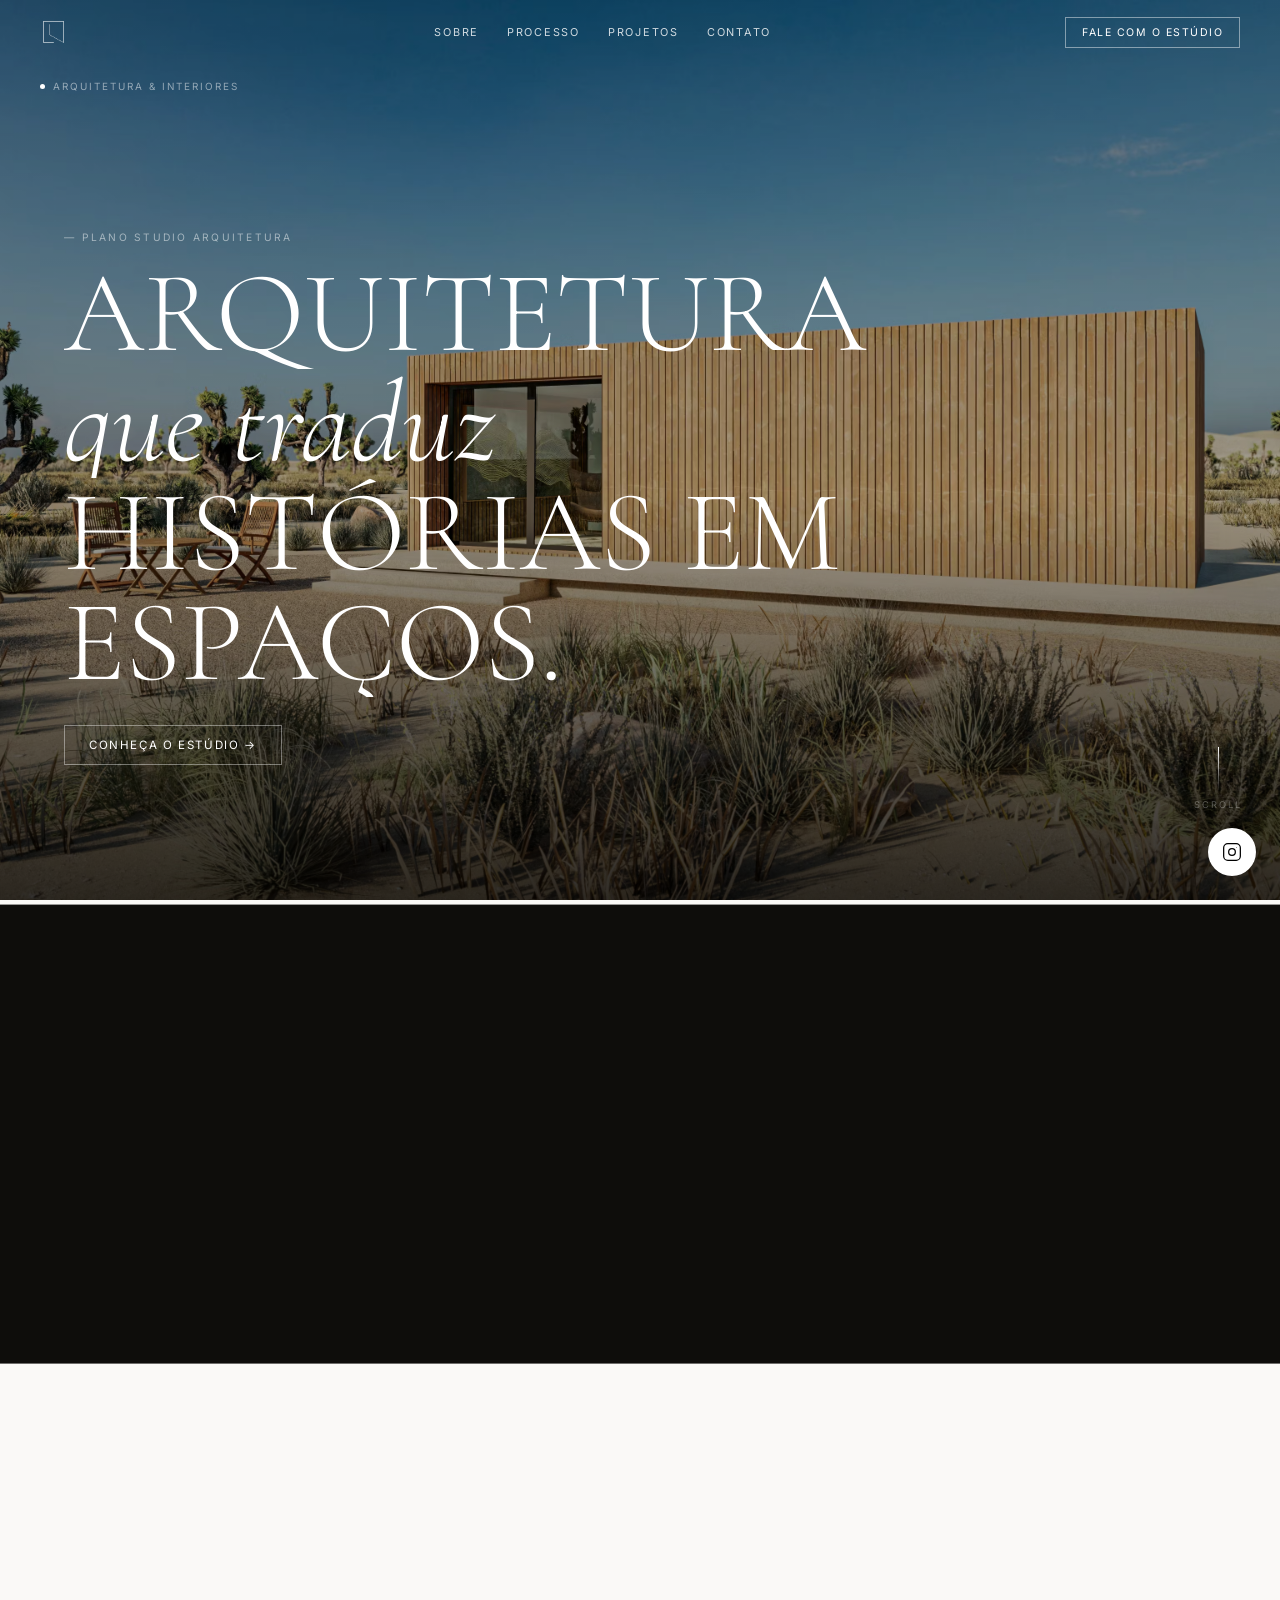
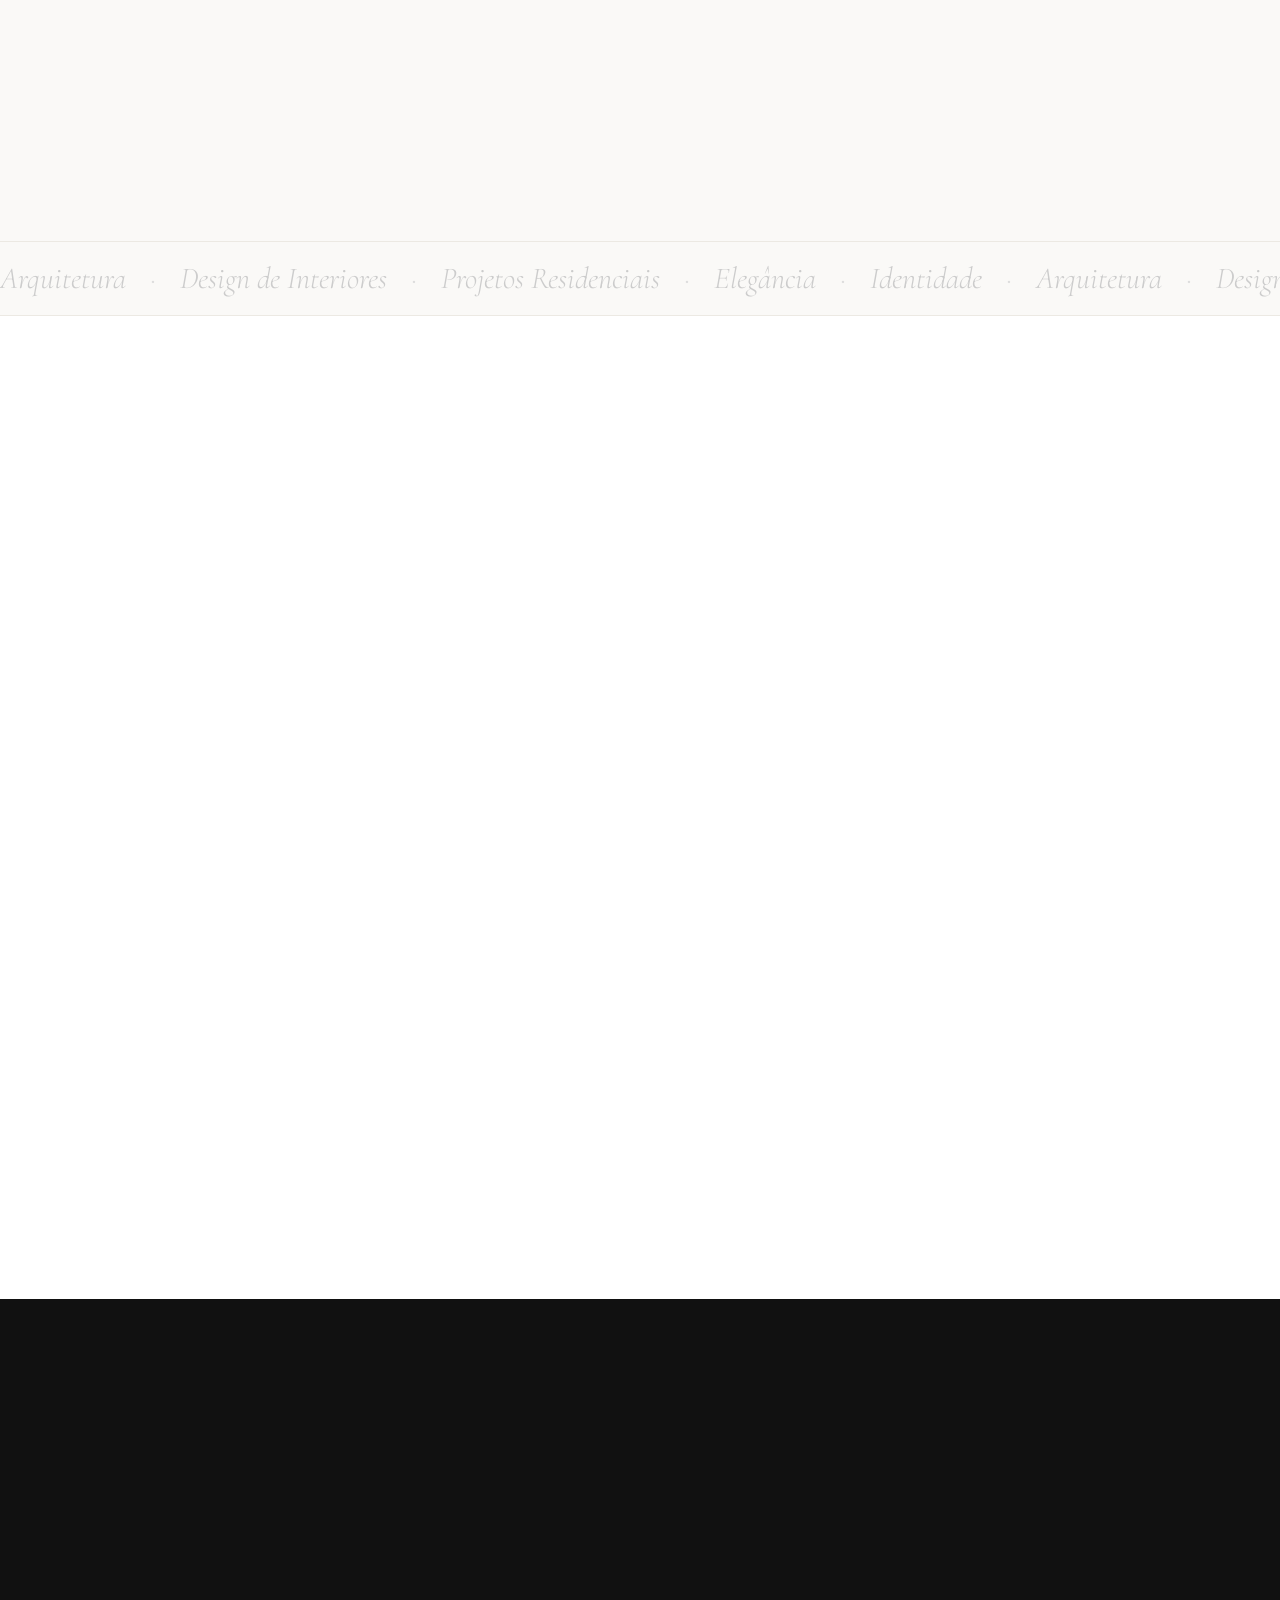
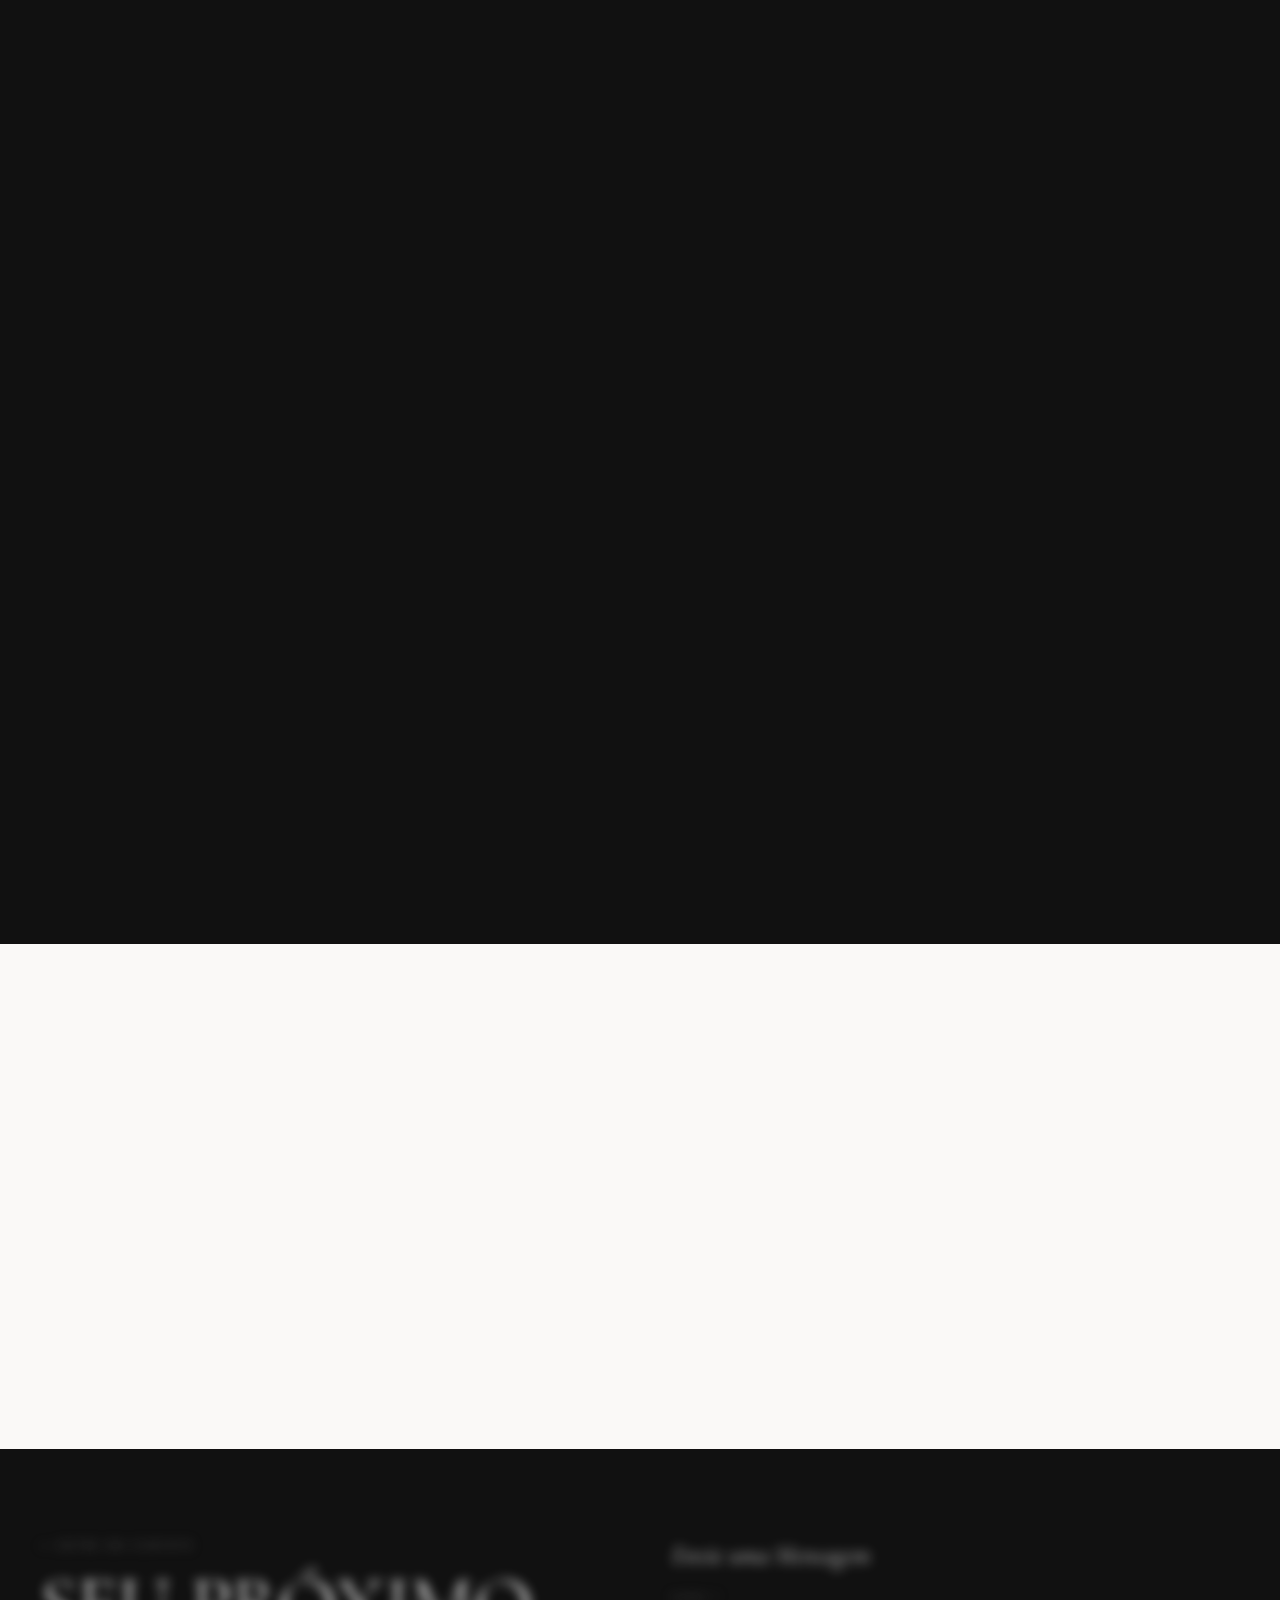
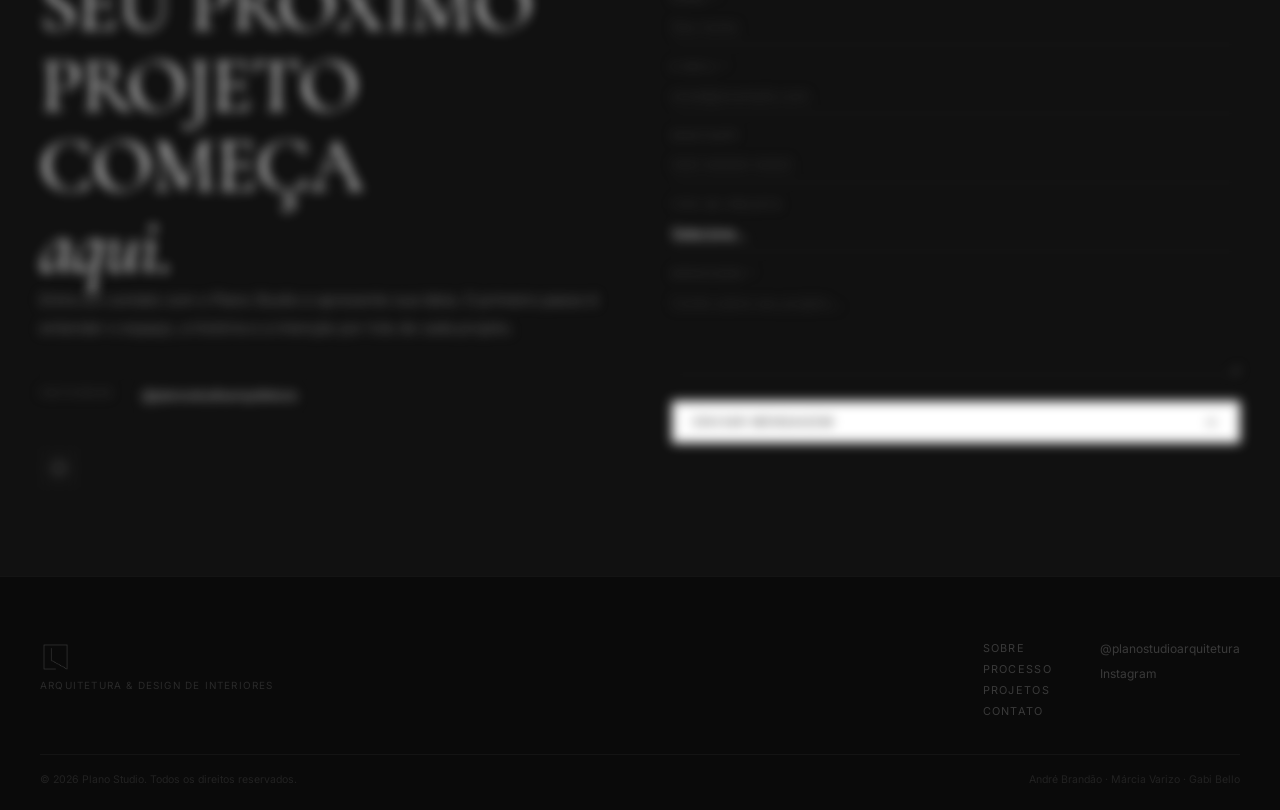
==== commit 0f8a437f: "Primeiro envio do site Plano Studio" ====
--- a/index.html
+++ b/index.html
@@ -3,8 +3,9 @@
 <head>
   <meta charset="UTF-8"/>
   <meta name="viewport" content="width=device-width,initial-scale=1.0"/>
-  <title>Studio Samba — Arquitetura & Design · Goiânia</title>
-  <meta name="description" content="Studio Samba — escritório de arquitetura e design de interiores em Goiânia. Daniele Uemura e Maria Júlia Ferreira."/>
+  <title>Plano Studio | Arquitetura e Design de Interiores</title>
+  <meta name="description" content="Escritório de arquitetura e design de interiores com projetos autorais, sofisticados e funcionais, conduzido por André Brandão, Márcia Varizo e Gabi Bello."/>
+  <meta name="keywords" content="arquitetura, design de interiores, Plano Studio, arquitetura premium, interiores, projetos residenciais, projetos comerciais, arquitetura autoral"/>
   <link rel="preconnect" href="https://fonts.googleapis.com"/>
   <link rel="preconnect" href="https://fonts.gstatic.com" crossorigin/>
   <link href="https://fonts.googleapis.com/css2?family=Cormorant+Garamond:ital,wght@0,300;0,400;0,600;1,300;1,400&family=Inter:wght@300;400;500&display=swap" rel="stylesheet"/>
@@ -14,27 +15,29 @@
 
 <!-- PRELOADER -->
 <div id="preloader">
-  <div class="pre-inner">
-    <img src="img/logo.png" alt="Studio Samba" class="pre-logo"/>
-    <div class="pre-bar"><div class="pre-fill"></div></div>
-    <p class="pre-sub">Arquitetura &amp; Design de Interiores</p>
+  <div class="pre-panel pre-top"></div>
+  <div class="pre-panel pre-bot"></div>
+  <div class="pre-center">
+    <img src="logo-plano.png" alt="Logo Plano Studio" class="pre-logo"/>
+    <div class="pre-bar"><div class="pre-fill" id="pre-fill"></div></div>
+    <p class="pre-label">Arquitetura &amp; Design de Interiores</p>
   </div>
 </div>
 
 <!-- HEADER -->
 <header id="hd">
   <div class="hd-wrap">
-    <a href="index.html" class="hd-logo" aria-label="Studio Samba">
-      <img src="img/logo.png" alt="Studio Samba" class="logo-w"/>
-      <img src="img/logo.png" alt="Studio Samba" class="logo-d"/>
+    <a href="index.html" class="hd-logo" aria-label="Plano Studio">
+      <img src="logo-plano.png" alt="Logo Plano Studio" class="logo-w"/>
+      <img src="logo-plano.png" alt="Logo Plano Studio" class="logo-d"/>
     </a>
     <nav class="hd-nav">
       <a href="#sobre">Sobre</a>
-      <a href="#servicos">Serviços</a>
+      <a href="#servicos">Processo</a>
       <a href="#projetos">Projetos</a>
       <a href="#contato">Contato</a>
     </nav>
-    <a href="https://api.whatsapp.com/send?phone=5562999205107" target="_blank" class="hd-cta">Fale Conosco</a>
+    <a href="#contato" class="hd-cta">Fale com o estúdio</a>
     <button class="burger" id="burger" aria-label="Menu"><span></span><span></span></button>
   </div>
 </header>
@@ -44,15 +47,13 @@
   <div class="mob-inner">
     <nav class="mob-nav">
       <a href="#sobre">Sobre</a>
-      <a href="#servicos">Serviços</a>
+      <a href="#servicos">Processo</a>
       <a href="#projetos">Projetos</a>
       <a href="#contato">Contato</a>
     </nav>
-    <a href="https://api.whatsapp.com/send?phone=5562999205107" target="_blank" class="mob-wa">WhatsApp →</a>
+    <a href="#contato" class="mob-wa">Fale com o estúdio →</a>
     <div class="mob-links">
-      <a href="https://www.instagram.com/studiosamba/" target="_blank">Instagram</a>
-      <span>·</span>
-      <a href="https://br.pinterest.com/studiosamba/" target="_blank">Pinterest</a>
+      <a href="https://www.instagram.com/planostudioarquitetura/" target="_blank">Instagram</a>
     </div>
   </div>
 </div>
@@ -60,19 +61,19 @@
 <!-- HERO -->
 <section id="hero" class="hero">
   <div class="hero-bg">
-    <img src="img/img-home.avif" alt="Studio Samba" class="hero-img"/>
+    <img src="img/img-home.avif" alt="Projeto de arquitetura e interiores Plano Studio" class="hero-img"/>
   </div>
   <div class="hero-veil"></div>
-  <div class="hero-badge"><span class="badge-dot"></span>Goiânia, Goiás</div>
+  <div class="hero-badge"><span class="badge-dot"></span>Arquitetura &amp; Interiores</div>
   <div class="hero-copy">
-    <p class="hero-eye">— Arquitetura &amp; Design de Interiores</p>
+    <p class="hero-eye">— Plano Studio Arquitetura</p>
     <h1 class="hero-h1">
-      <span class="hl">Espaços</span>
-      <span class="hl it">que contam</span>
-      <span class="hl">a sua</span>
-      <span class="hl">história</span>
+      <span class="hl">Arquitetura</span>
+      <span class="hl it">que traduz</span>
+      <span class="hl">histórias em</span>
+      <span class="hl">espaços.</span>
     </h1>
-    <a href="#projetos" class="hero-btn">Ver Projetos →</a>
+    <a href="#projetos" class="hero-btn">Conheça o estúdio →</a>
   </div>
   <div class="hero-scroll"><div class="sc-ln"></div><span>Scroll</span></div>
 </section>
@@ -82,28 +83,31 @@
   <div class="ct">
     <div class="sobre-g">
       <div class="sobre-l">
-        <p class="tag rv">— O Studio</p>
-        <h2 class="h2 rv">Arquitetura<br/><em>com alma</em><br/>brasileira</h2>
+        <p class="tag rv">— O Estúdio</p>
+        <h2 class="h2 rv">Planejando<br/><em>mais que</em><br/>projetos.</h2>
         <div class="portrait-wrap rv">
-          <img src="img/Sobre/FOTO-EM-_SOBRE-NOS_-683x1024.jpg" alt="Daniele Uemura e Maria Júlia Ferreira" class="portrait"/>
-          <p class="portrait-cap">Daniele Uemura &amp; Maria Júlia Ferreira</p>
+          <img src="sobre.jpg" alt="Equipe Plano Studio" class="portrait"/>
+          <p class="portrait-cap">André Brandão · Márcia Varizo · Gabi Bello</p>
         </div>
       </div>
       <div class="sobre-r">
-        <p class="body rv">A palavra <strong>'Samba'</strong> evoca uma das manifestações culturais mais vibrantes e multifacetadas do Brasil. Essa riqueza inspira e define nossa abordagem em arquitetura e design.</p>
-        <p class="body rv">Acreditamos na <strong>simplicidade, sensibilidade e atemporalidade</strong> como pilares da boa arquitetura. Cada projeto é desenvolvido priorizando funcionalidade, conforto e estética singular.</p>
-        <p class="body rv">Somos impulsionadas pela missão de criar espaços que transcendam a função utilitária, transformando-se em cenários de experiências e memórias.</p>
+        <p class="body rv">O <strong>Plano Studio</strong> é um escritório de arquitetura e design de interiores conduzido por André Brandão, Márcia Varizo e Gabi Bello. Com uma linguagem autoral e contemporânea, o estúdio desenvolve projetos que unem elegância, funcionalidade e sensibilidade para criar ambientes com identidade, conforto e propósito.</p>
+        <p class="body rv">Mais do que desenhar espaços, a Plano constrói experiências. Cada projeto nasce da escuta, da leitura do estilo de vida do cliente e da busca por soluções que conectam beleza, uso e memória.</p>
         <div class="socias rv">
           <div class="socia">
-            <p class="socia-n">Daniele Uemura</p>
-            <p class="socia-i">Arquiteta &amp; Sócia-Fundadora<br/>UCG · 2019</p>
+            <p class="socia-n">André Brandão</p>
+            <p class="socia-i">Arquiteto &amp; Sócio-Fundador</p>
           </div>
           <div class="socia">
-            <p class="socia-n">Maria Júlia Ferreira</p>
-            <p class="socia-i">Arquiteta &amp; Sócia-Fundadora<br/>UCG · 2020 · Neuro Arq. IPOG · 2024</p>
-          </div>
-        </div>
-        <a href="https://api.whatsapp.com/send?phone=5562999205107" target="_blank" class="btn-line rv">Conversar no WhatsApp <span>→</span></a>
+            <p class="socia-n">Márcia Varizo</p>
+            <p class="socia-i">Arquiteta &amp; Sócia-Fundadora</p>
+          </div>
+          <div class="socia">
+            <p class="socia-n">Gabi Bello</p>
+            <p class="socia-i">Designer de Interiores</p>
+          </div>
+        </div>
+        <a href="#contato" class="btn-line rv">Iniciar um projeto <span>→</span></a>
       </div>
     </div>
   </div>
@@ -114,51 +118,49 @@
   <div class="mq-track"><div class="mq-inner">
     <span>Arquitetura</span><span class="sep">·</span>
     <span>Design de Interiores</span><span class="sep">·</span>
-    <span>Neuro Arquitetura</span><span class="sep">·</span>
-    <span>Goiânia</span><span class="sep">·</span>
-    <span>Atemporalidade</span><span class="sep">·</span>
+    <span>Projetos Residenciais</span><span class="sep">·</span>
+    <span>Elegância</span><span class="sep">·</span>
+    <span>Identidade</span><span class="sep">·</span>
     <span>Arquitetura</span><span class="sep">·</span>
     <span>Design de Interiores</span><span class="sep">·</span>
-    <span>Neuro Arquitetura</span><span class="sep">·</span>
-    <span>Goiânia</span><span class="sep">·</span>
-    <span>Atemporalidade</span><span class="sep">·</span>
+    <span>Projetos Residenciais</span><span class="sep">·</span>
+    <span>Elegância</span><span class="sep">·</span>
+    <span>Identidade</span><span class="sep">·</span>
   </div></div>
 </div>
 
-<!-- SERVIÇOS -->
+<!-- PROCESSO -->
 <section id="servicos" class="s-svc">
   <div class="ct">
     <div class="svc-hd">
-      <p class="tag rv">— O que Fazemos</p>
-      <h2 class="h2 rv">Nossos<br/><em>Serviços</em></h2>
+      <p class="tag rv">— Como Trabalhamos</p>
+      <h2 class="h2 rv">Nosso<br/><em>Processo</em></h2>
     </div>
     <div class="svc-list">
 
       <!-- 01 -->
       <div class="svc-item rv">
-        <button class="svc-row" data-svc="arq" aria-expanded="false">
+        <button class="svc-row" data-svc="escuta" aria-expanded="false">
           <span class="svc-n">01</span>
           <div class="svc-body">
-            <h3 class="svc-t">Projetos de Arquitetura</h3>
-            <p class="svc-d">Do conceito à entrega: projetos residenciais e comerciais com atenção a cada detalhe.</p>
+            <h3 class="svc-t">Escuta e Diagnóstico</h3>
+            <p class="svc-d">Compreender o cliente, o espaço e a intenção antes de qualquer linha.</p>
           </div>
           <span class="svc-arr">+</span>
         </button>
-        <div class="svc-panel" id="svc-arq">
+        <div class="svc-panel" id="svc-escuta">
           <div class="sp-inner">
-            <div class="sp-img-w"><img src="img/svc_arquitetura.png" alt="Projetos de Arquitetura" class="sp-img" loading="lazy"/></div>
+            <div class="sp-img-w"><img src="img/svc_arquitetura.png" alt="Projeto de arquitetura e interiores Plano Studio" class="sp-img" loading="lazy"/></div>
             <div class="sp-content">
-              <h4 class="sp-title">Projetos de Arquitetura</h4>
-              <p class="sp-text">Transformamos o seu terreno ou espaço em bruto em uma construção única — do primeiro esboço à planta executiva completa. Desenvolvemos projetos arquitetônicos residenciais e comerciais com foco total em funcionalidade, estética e valorização do imóvel.</p>
+              <h4 class="sp-title">Escuta e Diagnóstico</h4>
+              <p class="sp-text">Toda grande arquitetura começa pelo silêncio de ouvir. Nesta etapa, mergulhamos na história do cliente, no ritmo de vida, nas referências e nas necessidades reais do espaço — antes de qualquer decisão criativa.</p>
               <ul class="sp-list">
-                <li>Projeto arquitetônico completo (conceitual, executivo e legal)</li>
-                <li>Estudo de viabilidade e aproveitamento do terreno</li>
-                <li>Compatibilização com projetos complementares</li>
-                <li>Acompanhamento de obra e visitas técnicas</li>
-                <li>Renderizações 3D fotorrealistas para validação visual</li>
+                <li>Reunião de briefing presencial ou remota</li>
+                <li>Leitura do espaço físico e contexto</li>
+                <li>Análise de referências e estilo de vida</li>
+                <li>Definição de prioridades e intenções do projeto</li>
               </ul>
-              <p class="sp-ideal"><strong>Ideal para:</strong> quem vai construir do zero, reformar ou ampliar um imóvel residencial ou comercial.</p>
-              <a href="https://api.whatsapp.com/send?phone=5562999205107&text=Olá! Tenho interesse em Projeto de Arquitetura. Podemos conversar?" target="_blank" class="sp-cta">Quero meu Projeto de Arquitetura →</a>
+              <a href="#contato" class="sp-cta">Iniciar meu projeto →</a>
             </div>
           </div>
         </div>
@@ -166,29 +168,27 @@
 
       <!-- 02 -->
       <div class="svc-item rv">
-        <button class="svc-row" data-svc="int" aria-expanded="false">
+        <button class="svc-row" data-svc="conceito" aria-expanded="false">
           <span class="svc-n">02</span>
           <div class="svc-body">
-            <h3 class="svc-t">Design de Interiores</h3>
-            <p class="svc-d">Ambientes que refletem quem você é — integrando conforto, materialidade e estética.</p>
+            <h3 class="svc-t">Conceito e Direção Criativa</h3>
+            <p class="svc-d">Traduzindo a identidade do cliente em linguagem visual e espacial.</p>
           </div>
           <span class="svc-arr">+</span>
         </button>
-        <div class="svc-panel" id="svc-int">
+        <div class="svc-panel" id="svc-conceito">
           <div class="sp-inner">
-            <div class="sp-img-w"><img src="img/svc_interiores.png" alt="Design de Interiores" class="sp-img" loading="lazy"/></div>
+            <div class="sp-img-w"><img src="img/svc_interiores.png" alt="Ambiente projetado pelo Plano Studio" class="sp-img" loading="lazy"/></div>
             <div class="sp-content">
-              <h4 class="sp-title">Design de Interiores</h4>
-              <p class="sp-text">Seu espaço precisa contar a sua história. Desenvolvemos projetos de interiores completos que unem beleza, funcionalidade e personalidade — curadoria de materiais, mobiliários, iluminação e decoração que elevam cada ambiente ao seu máximo potencial.</p>
+              <h4 class="sp-title">Conceito e Direção Criativa</h4>
+              <p class="sp-text">A partir das referências coletadas, desenvolvemos um conceito autoral para o projeto — uma curadoria de paleta, materialidade, iluminação e atmosfera que define a identidade visual e sensorial de cada ambiente.</p>
               <ul class="sp-list">
-                <li>Projeto executivo de interiores com plantas detalhadas</li>
-                <li>Seleção de revestimentos, materiais e acabamentos</li>
-                <li>Curadoria de mobiliário, luminárias e objetos decorativos</li>
-                <li>Layouts de iluminação por camadas (cênica, funcional e de destaque)</li>
-                <li>Gerenciamento de fornecedores e prazos</li>
+                <li>Painel conceitual e mood board editorial</li>
+                <li>Definição de paleta e materialidade</li>
+                <li>Direção de iluminação e ambientação</li>
+                <li>Apresentação da proposta criativa ao cliente</li>
               </ul>
-              <p class="sp-ideal"><strong>Ideal para:</strong> quem quer transformar o interior de um apartamento, casa, escritório ou espaço comercial.</p>
-              <a href="https://api.whatsapp.com/send?phone=5562999205107&text=Olá! Tenho interesse em Design de Interiores. Podemos conversar?" target="_blank" class="sp-cta">Quero meu Projeto de Interiores →</a>
+              <a href="#contato" class="sp-cta">Conheça nosso processo →</a>
             </div>
           </div>
         </div>
@@ -196,29 +196,27 @@
 
       <!-- 03 -->
       <div class="svc-item rv">
-        <button class="svc-row" data-svc="neuro" aria-expanded="false">
+        <button class="svc-row" data-svc="projeto" aria-expanded="false">
           <span class="svc-n">03</span>
           <div class="svc-body">
-            <h3 class="svc-t">Neuro Arquitetura</h3>
-            <p class="svc-d">Espaços que dialogam com o bem-estar humano — ciência e sensibilidade em harmonia.</p>
+            <h3 class="svc-t">Desenvolvimento do Projeto</h3>
+            <p class="svc-d">Precisão técnica com sensibilidade criativa em cada detalhe.</p>
           </div>
           <span class="svc-arr">+</span>
         </button>
-        <div class="svc-panel" id="svc-neuro">
+        <div class="svc-panel" id="svc-projeto">
           <div class="sp-inner">
-            <div class="sp-img-w"><img src="img/svc_neuro.png" alt="Neuro Arquitetura" class="sp-img" loading="lazy"/></div>
+            <div class="sp-img-w"><img src="img/svc_neuro.png" alt="Projeto de arquitetura e interiores Plano Studio" class="sp-img" loading="lazy"/></div>
             <div class="sp-content">
-              <h4 class="sp-title">Neuro Arquitetura</h4>
-              <p class="sp-text">A Neuro Arquitetura aplica conhecimentos das neurociências ao design de espaços — criando ambientes que reduzem o estresse, melhoram o foco, promovem o descanso e elevam a qualidade de vida. É a ciência do bem-estar integrada a cada decisão projetual.</p>
+              <h4 class="sp-title">Desenvolvimento do Projeto</h4>
+              <p class="sp-text">Com o conceito aprovado, desenvolvemos o projeto executivo completo — plantas, cortes, detalhes técnicos, especificações de materiais e renderizações — com a precisão necessária para uma execução impecável.</p>
               <ul class="sp-list">
-                <li>Análise sensorial do espaço (luz, cor, textura, acústica e fluxo)</li>
-                <li>Design biofílico — integração com natureza e elementos orgânicos</li>
-                <li>Paleta de cores com base na psicologia das cores</li>
-                <li>Planejamento de iluminação circadiana (ritmo natural do corpo)</li>
-                <li>Ambientes pensados para reduzir ansiedade e aumentar bem-estar</li>
+                <li>Projeto arquitetônico ou de interiores executivo</li>
+                <li>Plantas detalhadas e cortes técnicos</li>
+                <li>Especificação de materiais e acabamentos</li>
+                <li>Renderizações 3D de alta qualidade</li>
               </ul>
-              <p class="sp-ideal"><strong>Ideal para:</strong> quem busca um espaço que promova saúde mental, produtividade e qualidade de vida genuína.</p>
-              <a href="https://api.whatsapp.com/send?phone=5562999205107&text=Olá! Tenho interesse em Neuro Arquitetura. Podemos conversar?" target="_blank" class="sp-cta">Quero saber mais sobre Neuro Arq. →</a>
+              <a href="#contato" class="sp-cta">Solicitar apresentação →</a>
             </div>
           </div>
         </div>
@@ -226,29 +224,27 @@
 
       <!-- 04 -->
       <div class="svc-item rv">
-        <button class="svc-row" data-svc="cons" aria-expanded="false">
+        <button class="svc-row" data-svc="entrega" aria-expanded="false">
           <span class="svc-n">04</span>
           <div class="svc-body">
-            <h3 class="svc-t">Consultoria On-line</h3>
-            <p class="svc-d">Orientação profissional especializada para todo o Brasil, sem sair de casa.</p>
+            <h3 class="svc-t">Acompanhamento e Entrega</h3>
+            <p class="svc-d">Presença e atenção do início ao fim, até a entrega completa.</p>
           </div>
           <span class="svc-arr">+</span>
         </button>
-        <div class="svc-panel" id="svc-cons">
+        <div class="svc-panel" id="svc-entrega">
           <div class="sp-inner">
-            <div class="sp-img-w"><img src="img/svc_consultoria.png" alt="Consultoria On-line" class="sp-img" loading="lazy"/></div>
+            <div class="sp-img-w"><img src="img/svc_consultoria.png" alt="Ambiente projetado pelo Plano Studio" class="sp-img" loading="lazy"/></div>
             <div class="sp-content">
-              <h4 class="sp-title">Consultoria On-line</h4>
-              <p class="sp-text">Expertise Studio Samba disponível para qualquer lugar do Brasil. Nosso serviço de consultoria on-line oferece orientação profissional completa por videoconferência — ideal para quem está em outra cidade ou quer validar decisões de reforma com uma arquiteta antes de executar.</p>
+              <h4 class="sp-title">Acompanhamento e Entrega</h4>
+              <p class="sp-text">O projeto não termina no papel. Acompanhamos a execução com visitas técnicas, gestão de fornecedores e atenção aos detalhes — garantindo que cada detalhe projetado seja fielmente entregue.</p>
               <ul class="sp-list">
-                <li>Sessão de consultoria por videoconferência (60 ou 90 min)</li>
-                <li>Análise do espaço a partir de fotos e plantas enviadas pelo cliente</li>
-                <li>Orientação sobre layout, cores, materiais e mobiliário</li>
-                <li>Relatório escrito pós-sessão com todas as recomendações</li>
-                <li>Atendimento para todo o Brasil — sem custos de deslocamento</li>
+                <li>Acompanhamento de obra e visitas técnicas</li>
+                <li>Gestão de fornecedores e prazos</li>
+                <li>Curadoria de mobiliário e decoração</li>
+                <li>Entrega de uma experiência completa</li>
               </ul>
-              <p class="sp-ideal"><strong>Ideal para:</strong> quem mora fora de Goiânia, quer uma segunda opinião ou precisa de direção profissional para uma reforma pontual.</p>
-              <a href="https://api.whatsapp.com/send?phone=5562999205107&text=Olá! Tenho interesse na Consultoria On-line. Podemos conversar?" target="_blank" class="sp-cta">Agendar minha Consultoria →</a>
+              <a href="#contato" class="sp-cta">Falar com o estúdio →</a>
             </div>
           </div>
         </div>
@@ -256,7 +252,7 @@
 
     </div>
     <div class="svc-cta rv">
-      <a href="https://api.whatsapp.com/send?phone=5562999205107" target="_blank" class="btn-line">Solicitar Orçamento <span>→</span></a>
+      <a href="#contato" class="btn-line">Ver projetos <span>→</span></a>
     </div>
   </div>
 </section>
@@ -269,12 +265,13 @@
     <div class="proj-hd">
       <p class="tag rv">— Portfólio</p>
       <h2 class="h2 rv">Projetos<br/><em>Realizados</em></h2>
+      <p class="proj-sub rv">Projetos desenvolvidos para revelar a personalidade de cada cliente e transformar espaços em experiências de viver, trabalhar e receber.</p>
     </div>
   </div>
   <div class="proj-grid">
     <a href="refugio.html" class="proj-card rv">
       <div class="pc-img-w">
-        <img src="img/Apartamento Refugio/R0_LIVING-02.jpg" alt="Apartamento Refúgio" class="pc-img" loading="lazy"/>
+        <img src="img/Apartamento Refugio/R0_LIVING-02.jpg" alt="Projeto de arquitetura e interiores Plano Studio" class="pc-img" loading="lazy"/>
         <div class="pc-overlay">
           <span class="pc-name">Apartamento Refúgio</span>
           <span class="pc-cat">Interiores Residencial</span>
@@ -283,7 +280,7 @@
     </a>
     <a href="bossa.html" class="proj-card rv">
       <div class="pc-img-w">
-        <img src="img/Apartamento Bossa/FotosIDVidaUrbana-1-scaled.jpg" alt="Apartamento Bossa" class="pc-img" loading="lazy"/>
+        <img src="img/Apartamento Bossa/FotosIDVidaUrbana-1-scaled.jpg" alt="Ambiente projetado pelo Plano Studio" class="pc-img" loading="lazy"/>
         <div class="pc-overlay">
           <span class="pc-name">Apartamento Bossa</span>
           <span class="pc-cat">Interiores Residencial</span>
@@ -292,7 +289,7 @@
     </a>
     <a href="jane.html" class="proj-card rv">
       <div class="pc-img-w">
-        <img src="img/Apartamento Jane/FotosCoteD_or-2.jpg" alt="Apartamento Jane" class="pc-img" loading="lazy"/>
+        <img src="img/Apartamento Jane/FotosCoteD_or-2.jpg" alt="Projeto de arquitetura e interiores Plano Studio" class="pc-img" loading="lazy"/>
         <div class="pc-overlay">
           <span class="pc-name">Apartamento Jane</span>
           <span class="pc-cat">Interiores Residencial</span>
@@ -301,7 +298,7 @@
     </a>
     <a href="casacj.html" class="proj-card rv">
       <div class="pc-img-w">
-        <img src="img/Casa CJ/SALA-1.jpg" alt="Casa CJ" class="pc-img" loading="lazy"/>
+        <img src="img/Casa CJ/SALA-1.jpg" alt="Ambiente projetado pelo Plano Studio" class="pc-img" loading="lazy"/>
         <div class="pc-overlay">
           <span class="pc-name">Casa CJ</span>
           <span class="pc-cat">Arquitetura &amp; Interiores</span>
@@ -310,7 +307,7 @@
     </a>
     <a href="casasena.html" class="proj-card rv">
       <div class="pc-img-w">
-        <img src="img/Casa Sena/R0_COZINHA-01-2.jpg" alt="Casa Sena" class="pc-img" loading="lazy"/>
+        <img src="img/Casa Sena/R0_COZINHA-01-2.jpg" alt="Projeto de arquitetura e interiores Plano Studio" class="pc-img" loading="lazy"/>
         <div class="pc-overlay">
           <span class="pc-name">Casa Sena</span>
           <span class="pc-cat">Arquitetura &amp; Interiores</span>
@@ -319,7 +316,7 @@
     </a>
     <a href="studio48.html" class="proj-card rv">
       <div class="pc-img-w">
-        <img src="img/Studio 48/enhanced-image-1.jpg" alt="Studio 48" class="pc-img" loading="lazy"/>
+        <img src="img/Studio 48/enhanced-image-1.jpg" alt="Ambiente projetado pelo Plano Studio" class="pc-img" loading="lazy"/>
         <div class="pc-overlay">
           <span class="pc-name">Studio 48</span>
           <span class="pc-cat">Arquitetura Residencial</span>
@@ -332,9 +329,9 @@
 <!-- MANIFESTO -->
 <section class="s-mani">
   <div class="ct">
-    <blockquote class="mani rv">"Acreditamos na simplicidade, na sensibilidade e na atemporalidade como pilares da boa arquitetura. <em>Cada projeto é uma história, cada espaço, uma memória.</em>"</blockquote>
-    <cite class="mani-cite rv">— Studio Samba, Goiânia</cite>
-    <a href="https://api.whatsapp.com/send?phone=5562999205107" target="_blank" class="btn-dark rv">Iniciar meu Projeto →</a>
+    <blockquote class="mani rv">"Planejando mais que projetos, <em>projetando seu melhor Plano.</em>"</blockquote>
+    <cite class="mani-cite rv">— Plano Studio Arquitetura</cite>
+    <a href="#contato" class="btn-dark rv">Iniciar meu Projeto →</a>
   </div>
 </section>
 
@@ -344,23 +341,14 @@
     <div class="ct-g">
       <div class="ct-l">
         <p class="tag rv">— Entre em Contato</p>
-        <h2 class="h2 rv">Vamos<br/>criar<br/><em>juntos</em></h2>
-        <p class="body rv">Conte-nos sobre seu projeto. Do planejamento à entrega, ao seu lado em cada etapa.</p>
+        <h2 class="h2 rv">Seu próximo<br/>projeto começa<br/><em>aqui.</em></h2>
+        <p class="body rv">Entre em contato com o Plano Studio e apresente sua ideia. O primeiro passo é entender o espaço, a história e a intenção por trás de cada projeto.</p>
         <div class="ct-info rv">
-          <div class="ct-row"><span class="ct-lbl">WhatsApp</span><a href="https://api.whatsapp.com/send?phone=5562999205107" target="_blank" class="ct-v">(62) 99920-5107</a></div>
-          <div class="ct-row"><span class="ct-lbl">E-mail</span><a href="mailto:contato@studiosamba.com.br" class="ct-v">contato@studiosamba.com.br</a></div>
-          <div class="ct-row"><span class="ct-lbl">Instagram</span><a href="https://www.instagram.com/studiosamba/" target="_blank" class="ct-v">@studiosamba</a></div>
-          <div class="ct-row"><span class="ct-lbl">Localização</span><span class="ct-v">Goiânia – GO</span></div>
+          <div class="ct-row"><span class="ct-lbl">Instagram</span><a href="https://www.instagram.com/planostudioarquitetura/" target="_blank" class="ct-v">@planostudioarquitetura</a></div>
         </div>
         <div class="ct-social rv">
-          <a href="https://www.instagram.com/studiosamba/" target="_blank" class="soc-btn" aria-label="Instagram">
+          <a href="https://www.instagram.com/planostudioarquitetura/" target="_blank" class="soc-btn" aria-label="Instagram">
             <svg viewBox="0 0 24 24" fill="none" stroke="currentColor" stroke-width="1.5" stroke-linecap="round" stroke-linejoin="round" width="18" height="18"><rect x="2" y="2" width="20" height="20" rx="5"/><circle cx="12" cy="12" r="4"/><circle cx="17.5" cy="6.5" r=".5" fill="currentColor" stroke="none"/></svg>
-          </a>
-          <a href="https://br.pinterest.com/studiosamba/" target="_blank" class="soc-btn" aria-label="Pinterest">
-            <svg viewBox="0 0 24 24" fill="currentColor" width="18" height="18"><path d="M12 0C5.373 0 0 5.373 0 12c0 5.084 3.163 9.426 7.627 11.174-.105-.949-.2-2.405.042-3.441.218-.937 1.407-5.965 1.407-5.965s-.359-.719-.359-1.782c0-1.668.967-2.914 2.171-2.914 1.023 0 1.518.769 1.518 1.69 0 1.029-.655 2.568-.994 3.995-.283 1.194.599 2.169 1.777 2.169 2.133 0 3.772-2.249 3.772-5.495 0-2.873-2.064-4.882-5.012-4.882-3.414 0-5.418 2.561-5.418 5.207 0 1.031.397 2.138.893 2.738a.36.36 0 01.083.345l-.333 1.36c-.053.22-.174.267-.402.161-1.499-.698-2.436-2.889-2.436-4.649 0-3.785 2.75-7.262 7.929-7.262 4.163 0 7.398 2.967 7.398 6.931 0 4.136-2.607 7.464-6.227 7.464-1.216 0-2.359-.632-2.75-1.378l-.748 2.853c-.271 1.043-1.002 2.35-1.492 3.146C9.57 23.812 10.763 24 12 24c6.627 0 12-5.373 12-12S18.627 0 12 0z"/></svg>
-          </a>
-          <a href="https://api.whatsapp.com/send?phone=5562999205107" target="_blank" class="soc-btn" aria-label="WhatsApp">
-            <svg viewBox="0 0 24 24" fill="currentColor" width="18" height="18"><path d="M17.472 14.382c-.297-.149-1.758-.867-2.03-.967-.273-.099-.471-.148-.67.15-.197.297-.767.966-.94 1.164-.173.199-.347.223-.644.075-.297-.15-1.255-.463-2.39-1.475-.883-.788-1.48-1.761-1.653-2.059-.173-.297-.018-.458.13-.606.134-.133.298-.347.446-.52.149-.174.198-.298.298-.497.099-.198.05-.371-.025-.52-.075-.149-.669-1.612-.916-2.207-.242-.579-.487-.5-.669-.51-.173-.008-.371-.01-.57-.01-.198 0-.52.074-.792.372-.272.297-1.04 1.016-1.04 2.479 0 1.462 1.065 2.875 1.213 3.074.149.198 2.096 3.2 5.077 4.487.709.306 1.262.489 1.694.625.712.227 1.36.195 1.871.118.571-.085 1.758-.719 2.006-1.413.248-.694.248-1.289.173-1.413-.074-.124-.272-.198-.57-.347m-5.421 7.403h-.004a9.87 9.87 0 01-5.031-1.378l-.361-.214-3.741.982.998-3.648-.235-.374a9.86 9.86 0 01-1.51-5.26c.001-5.45 4.436-9.884 9.888-9.884 2.64 0 5.122 1.03 6.988 2.898a9.825 9.825 0 012.893 6.994c-.003 5.45-4.437 9.884-9.885 9.884m8.413-18.297A11.815 11.815 0 0012.05 0C5.495 0 .16 5.335.157 11.892c0 2.096.547 4.142 1.588 5.945L.057 24l6.305-1.654a11.882 11.882 0 005.683 1.448h.005c6.554 0 11.89-5.335 11.893-11.893a11.821 11.821 0 00-3.48-8.413Z"/></svg>
           </a>
         </div>
       </div>
@@ -369,15 +357,15 @@
           <h3 class="form-ttl">Envie uma Mensagem</h3>
           <div class="fg"><label>Nome *</label><input type="text" name="nome" placeholder="Seu nome" required/></div>
           <div class="fg"><label>E-mail *</label><input type="email" name="email" placeholder="email@exemplo.com" required/></div>
-          <div class="fg"><label>WhatsApp</label><input type="tel" name="tel" placeholder="(62) 00000-0000"/></div>
+          <div class="fg"><label>WhatsApp</label><input type="tel" name="tel" placeholder="(00) 00000-0000"/></div>
           <div class="fg">
-            <label>Serviço</label>
+            <label>Tipo de Projeto</label>
             <select name="servico">
               <option value="">Selecione...</option>
               <option>Projeto de Arquitetura</option>
               <option>Design de Interiores</option>
-              <option>Neuro Arquitetura</option>
-              <option>Consultoria On-line</option>
+              <option>Arquitetura Residencial</option>
+              <option>Projeto Corporativo</option>
             </select>
           </div>
           <div class="fg"><label>Mensagem *</label><textarea name="msg" rows="4" placeholder="Conte sobre seu projeto..." required></textarea></div>
@@ -394,35 +382,32 @@
   <div class="ct">
     <div class="ft-top">
       <div class="ft-brand">
-        <img src="img/logo.png" alt="Studio Samba" class="ft-logo"/>
-        <p class="ft-tag">Arquitetura &amp; Design de Interiores · Goiânia</p>
+        <img src="logo-plano.png" alt="Logo Plano Studio" class="ft-logo"/>
+        <p class="ft-tag">Arquitetura &amp; Design de Interiores</p>
       </div>
       <nav class="ft-nav">
         <a href="#sobre">Sobre</a>
-        <a href="#servicos">Serviços</a>
+        <a href="#servicos">Processo</a>
         <a href="#projetos">Projetos</a>
         <a href="#contato">Contato</a>
       </nav>
       <div class="ft-r">
-        <a href="https://api.whatsapp.com/send?phone=5562999205107" target="_blank">(62) 99920-5107</a>
-        <a href="mailto:contato@studiosamba.com.br">contato@studiosamba.com.br</a>
+        <a href="https://www.instagram.com/planostudioarquitetura/" target="_blank">@planostudioarquitetura</a>
         <div class="ft-soc">
-          <a href="https://www.instagram.com/studiosamba/" target="_blank">Instagram</a>
-          <span>·</span>
-          <a href="https://br.pinterest.com/studiosamba/" target="_blank">Pinterest</a>
+          <a href="https://www.instagram.com/planostudioarquitetura/" target="_blank">Instagram</a>
         </div>
       </div>
     </div>
     <div class="ft-bot">
-      <p>© <span id="yr"></span> Studio Samba. Todos os direitos reservados.</p>
-      <p>Daniele Uemura &amp; Maria Júlia Ferreira · Goiânia – GO</p>
+      <p>© <span id="yr"></span> Plano Studio. Todos os direitos reservados.</p>
+      <p>André Brandão · Márcia Varizo · Gabi Bello</p>
     </div>
   </div>
 </footer>
 
 <!-- WHATSAPP FAB -->
-<a href="https://api.whatsapp.com/send?phone=5562999205107" target="_blank" class="wa-fab" aria-label="WhatsApp">
-  <svg viewBox="0 0 24 24" fill="currentColor" width="22" height="22"><path d="M17.472 14.382c-.297-.149-1.758-.867-2.03-.967-.273-.099-.471-.148-.67.15-.197.297-.767.966-.94 1.164-.173.199-.347.223-.644.075-.297-.15-1.255-.463-2.39-1.475-.883-.788-1.48-1.761-1.653-2.059-.173-.297-.018-.458.13-.606.134-.133.298-.347.446-.52.149-.174.198-.298.298-.497.099-.198.05-.371-.025-.52-.075-.149-.669-1.612-.916-2.207-.242-.579-.487-.5-.669-.51-.173-.008-.371-.01-.57-.01-.198 0-.52.074-.792.372-.272.297-1.04 1.016-1.04 2.479 0 1.462 1.065 2.875 1.213 3.074.149.198 2.096 3.2 5.077 4.487.709.306 1.262.489 1.694.625.712.227 1.36.195 1.871.118.571-.085 1.758-.719 2.006-1.413.248-.694.248-1.289.173-1.413-.074-.124-.272-.198-.57-.347m-5.421 7.403h-.004a9.87 9.87 0 01-5.031-1.378l-.361-.214-3.741.982.998-3.648-.235-.374a9.86 9.86 0 01-1.51-5.26c.001-5.45 4.436-9.884 9.888-9.884 2.64 0 5.122 1.03 6.988 2.898a9.825 9.825 0 012.893 6.994c-.003 5.45-4.437 9.884-9.885 9.884m8.413-18.297A11.815 11.815 0 0012.05 0C5.495 0 .16 5.335.157 11.892c0 2.096.547 4.142 1.588 5.945L.057 24l6.305-1.654a11.882 11.882 0 005.683 1.448h.005c6.554 0 11.89-5.335 11.893-11.893a11.821 11.821 0 00-3.48-8.413Z"/></svg>
+<a href="https://www.instagram.com/planostudioarquitetura/" target="_blank" class="wa-fab" aria-label="Instagram">
+  <svg viewBox="0 0 24 24" fill="none" stroke="currentColor" stroke-width="1.5" stroke-linecap="round" stroke-linejoin="round" width="20" height="20"><rect x="2" y="2" width="20" height="20" rx="5"/><circle cx="12" cy="12" r="4"/><circle cx="17.5" cy="6.5" r=".5" fill="currentColor" stroke="none"/></svg>
 </a>
 
 <script src="main.js" defer></script>
--- a/style.css
+++ b/style.css
@@ -8,13 +8,43 @@
 button{border:none;background:none;font:inherit;cursor:pointer}
 
 /* ── PRELOADER ── */
-#preloader{position:fixed;inset:0;background:#faf9f7;z-index:9000;display:flex;align-items:center;justify-content:center;transition:opacity .8s ease}
-#preloader.gone{opacity:0;pointer-events:none}
-.pre-inner{display:flex;flex-direction:column;align-items:center;gap:24px}
-.pre-logo{height:48px;width:auto;opacity:.7}
-.pre-bar{width:180px;height:1px;background:#e0ddd8}
-.pre-fill{height:1px;width:0;background:#111;transition:width 2s cubic-bezier(.4,0,.2,1)}
-.pre-sub{font-size:.6rem;letter-spacing:.28em;text-transform:uppercase;color:#bbb}
+#preloader{position:fixed;inset:0;z-index:9000;pointer-events:all}
+#preloader.gone .pre-top{transform:translateY(-101%)}
+#preloader.gone .pre-bot{transform:translateY(101%)}
+#preloader.gone .pre-center{opacity:0;transform:translate(-50%,-50%) scale(.96)}
+#preloader.gone{pointer-events:none}
+
+/* Dois painéis que se abrem (split reveal) */
+.pre-panel{position:absolute;left:0;right:0;background:#0e0d0b;transition:transform .9s cubic-bezier(.76,0,.24,1)}
+.pre-top{top:0;height:51%}
+.pre-bot{bottom:0;height:51%}
+
+/* Centro flutuante com logo + barra */
+.pre-center{
+  position:fixed;top:50%;left:50%;
+  transform:translate(-50%,-50%);
+  display:flex;flex-direction:column;align-items:center;gap:22px;
+  transition:opacity .5s ease, transform .5s ease;
+  z-index:9001;
+}
+.pre-logo{
+  height:56px;width:auto;
+  filter:brightness(0) invert(1);
+  opacity:0;transform:translateY(12px);
+  animation:pre-logo-in .9s cubic-bezier(.16,1,.3,1) .3s forwards;
+}
+@keyframes pre-logo-in{to{opacity:.92;transform:translateY(0)}}
+
+.pre-bar{width:140px;height:1px;background:rgba(255,255,255,.08);overflow:hidden}
+.pre-fill{height:1px;width:0;background:rgba(255,255,255,.5);transition:width 1.8s cubic-bezier(.4,0,.15,1)}
+
+.pre-label{
+  font-size:.55rem;letter-spacing:.32em;text-transform:uppercase;
+  color:rgba(255,255,255,.25);
+  opacity:0;transform:translateY(6px);
+  animation:pre-label-in .7s ease .7s forwards;
+}
+@keyframes pre-label-in{to{opacity:1;transform:translateY(0)}}
 
 /* ── HEADER ── */
 #hd{position:fixed;top:0;left:0;right:0;z-index:800;transition:background .4s,border-color .4s;border-bottom:1px solid transparent}
@@ -23,7 +53,7 @@
 .hd-logo{position:relative;width:100px;height:28px;flex-shrink:0}
 .hd-logo img{position:absolute;top:0;left:0;height:28px;width:auto;object-fit:contain;transition:opacity .4s}
 .logo-w{filter:brightness(0) invert(1);opacity:1}
-.logo-d{filter:brightness(0);opacity:0}
+.logo-d{filter:none;opacity:0}
 #hd.solid .logo-w{opacity:0}
 #hd.solid .logo-d{opacity:1}
 .hd-nav{display:flex;gap:28px}
@@ -97,7 +127,7 @@
 .portrait-wrap{margin-top:28px;padding-top:24px;border-top:1px solid #e8e4de}
 .portrait{width:100%;max-width:280px;aspect-ratio:2/3;object-fit:cover;object-position:top}
 .portrait-cap{font-size:.6rem;letter-spacing:.18em;text-transform:uppercase;color:#bbb;margin-top:10px}
-.socias{display:grid;grid-template-columns:1fr 1fr;gap:12px;margin-top:32px;padding-top:24px;border-top:1px solid #e8e4de}
+.socias{display:grid;grid-template-columns:1fr 1fr 1fr;gap:12px;margin-top:32px;padding-top:24px;border-top:1px solid #e8e4de}
 .socia{padding:16px;background:#fff;border:1px solid #ece9e3}
 .socia-n{font-family:'Cormorant Garamond',serif;font-size:1.05rem;color:#111;margin-bottom:4px}
 .socia-i{font-size:.7rem;line-height:1.7;color:#aaa}
@@ -106,7 +136,7 @@
 @media(max-width:760px){
   .sobre-g{grid-template-columns:1fr}
   .portrait{max-width:100%}
-  .socias{grid-template-columns:1fr 1fr}
+  .socias{grid-template-columns:1fr}
 }
 @media(max-width:400px){.socias{grid-template-columns:1fr}}
 
@@ -161,6 +191,7 @@
 .s-proj{background:#111;padding:clamp(3.5rem,7vw,6rem) 0 0}
 .s-proj .tag{color:#555}
 .s-proj .h2{color:#fff}
+.proj-sub{font-size:.88rem;line-height:1.8;color:#555;max-width:560px;margin-top:14px}
 .proj-hd{margin-bottom:clamp(2rem,4vw,3.5rem)}
 .proj-grid{display:grid;grid-template-columns:repeat(3,1fr);gap:2px;margin-top:0}
 .proj-card{display:block;overflow:hidden;background:#1a1a1a;text-decoration:none}
@@ -216,7 +247,7 @@
 /* ── FOOTER ── */
 .footer{background:#0a0a0a;border-top:1px solid rgba(255,255,255,.04);padding:clamp(2.5rem,5vw,4rem) 0 1.5rem}
 .ft-top{display:grid;grid-template-columns:1fr auto auto;gap:clamp(1.5rem,4vw,3rem);align-items:start;margin-bottom:36px}
-.ft-logo{height:32px;width:auto;filter:brightness(0) invert(.4);margin-bottom:6px}
+.ft-logo{height:32px;width:auto;filter:brightness(0) invert(.35);margin-bottom:6px}
 .ft-tag{font-size:.62rem;letter-spacing:.12em;text-transform:uppercase;color:#2a2a2a}
 .ft-nav{display:flex;flex-direction:column;gap:7px}
 .ft-nav a{font-size:.68rem;color:#3a3a3a;letter-spacing:.12em;text-transform:uppercase;transition:color .2s}
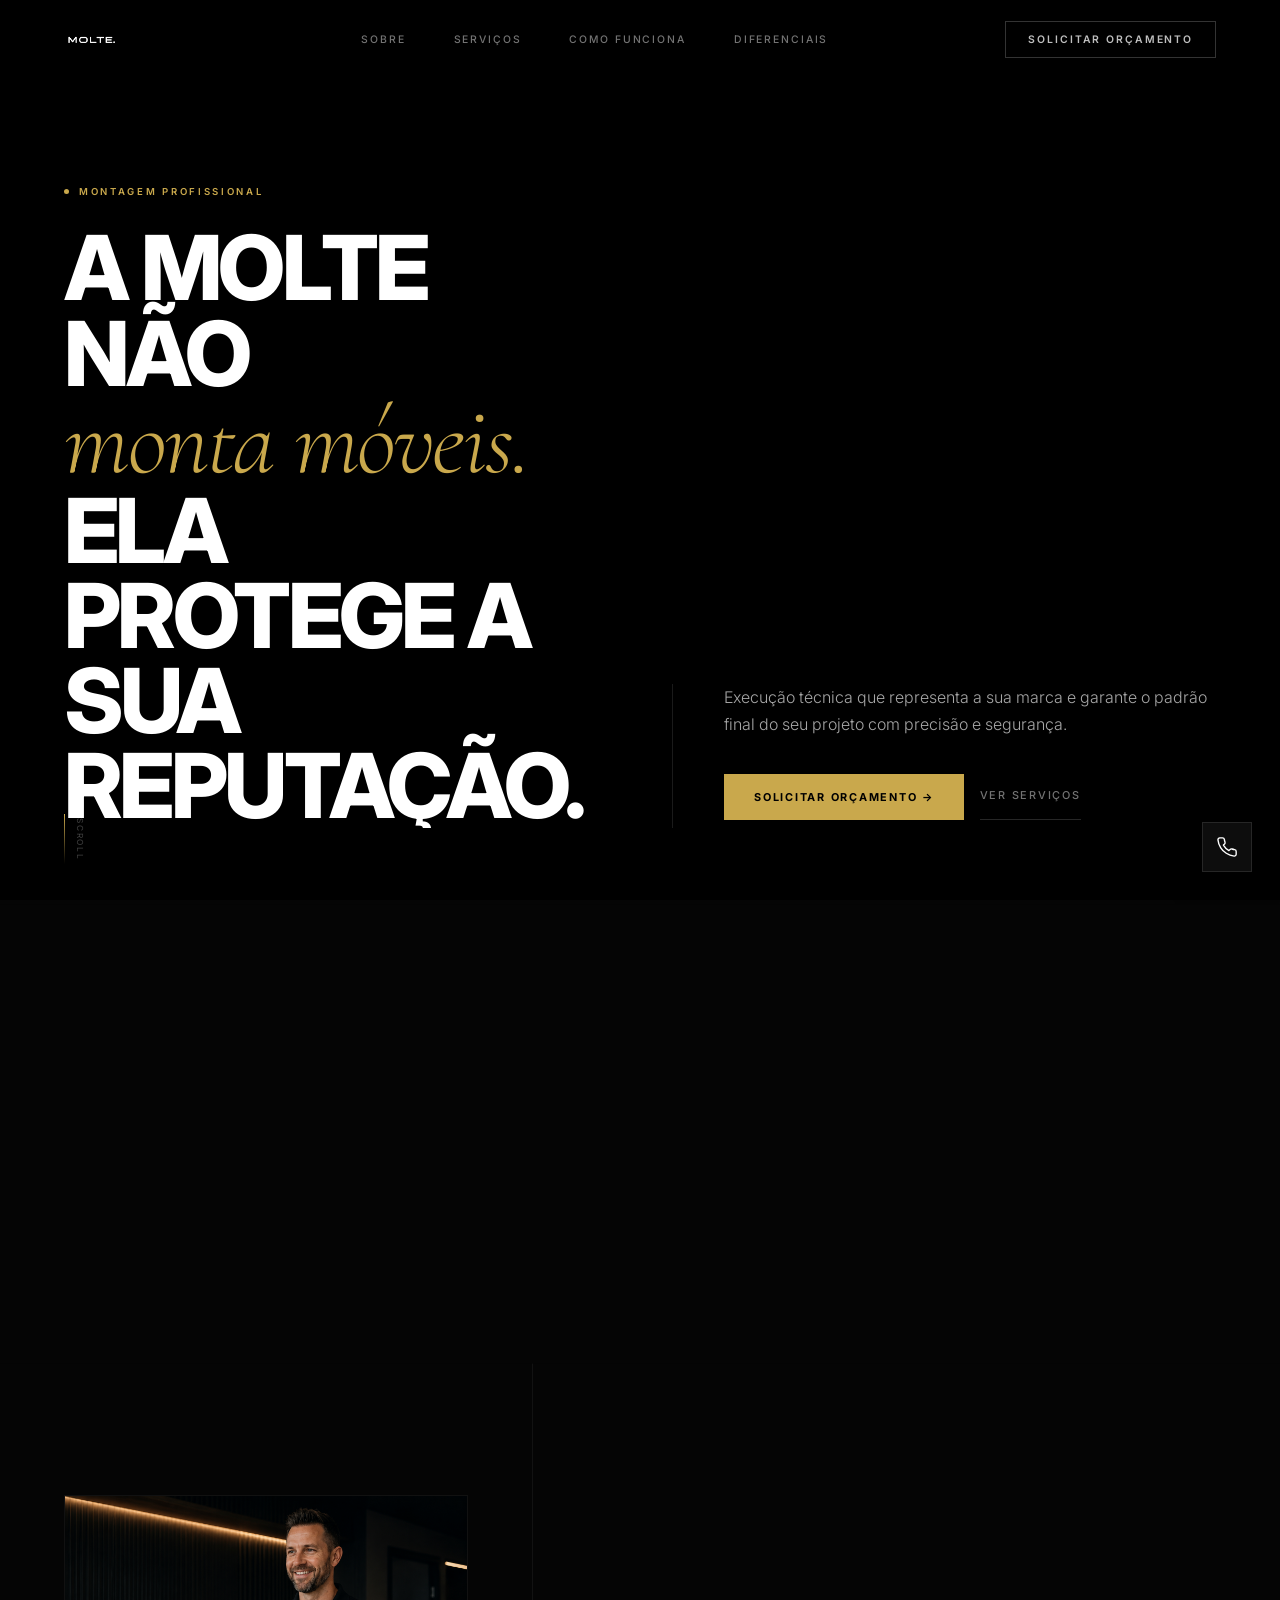
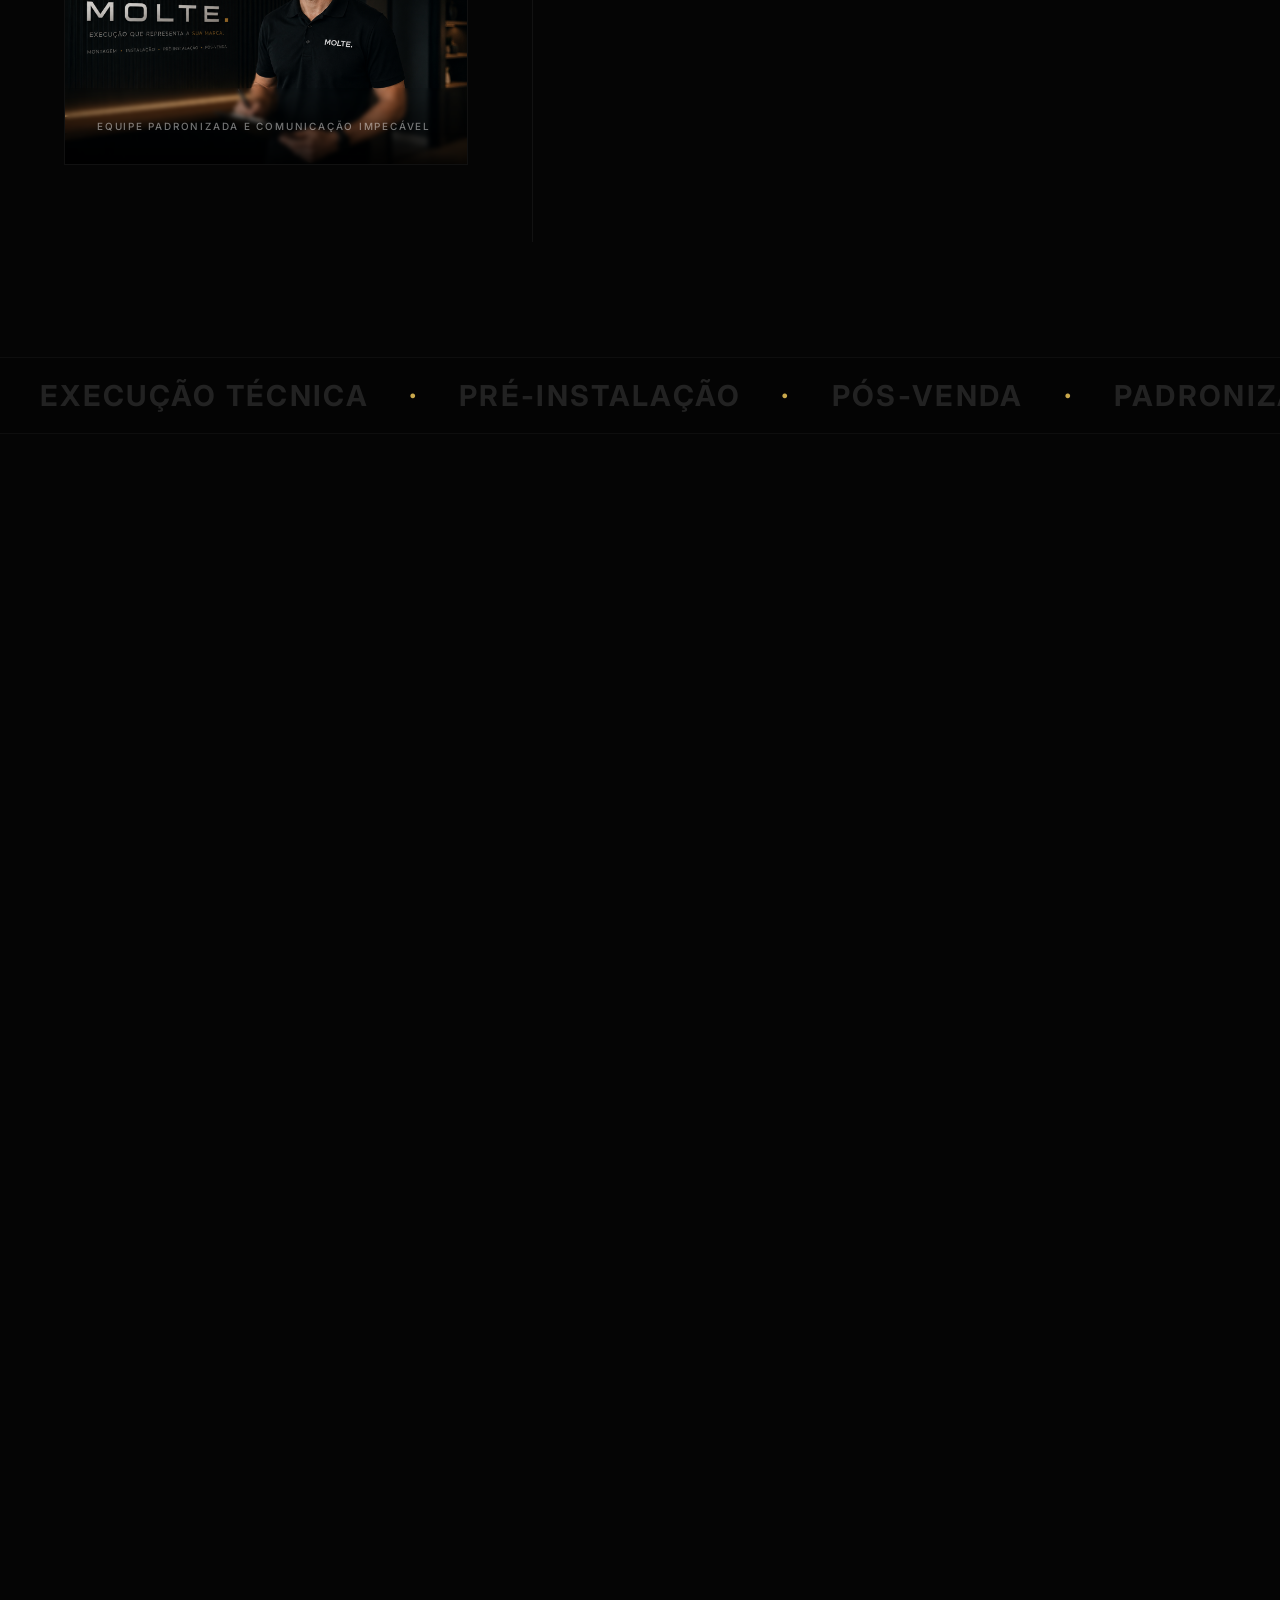
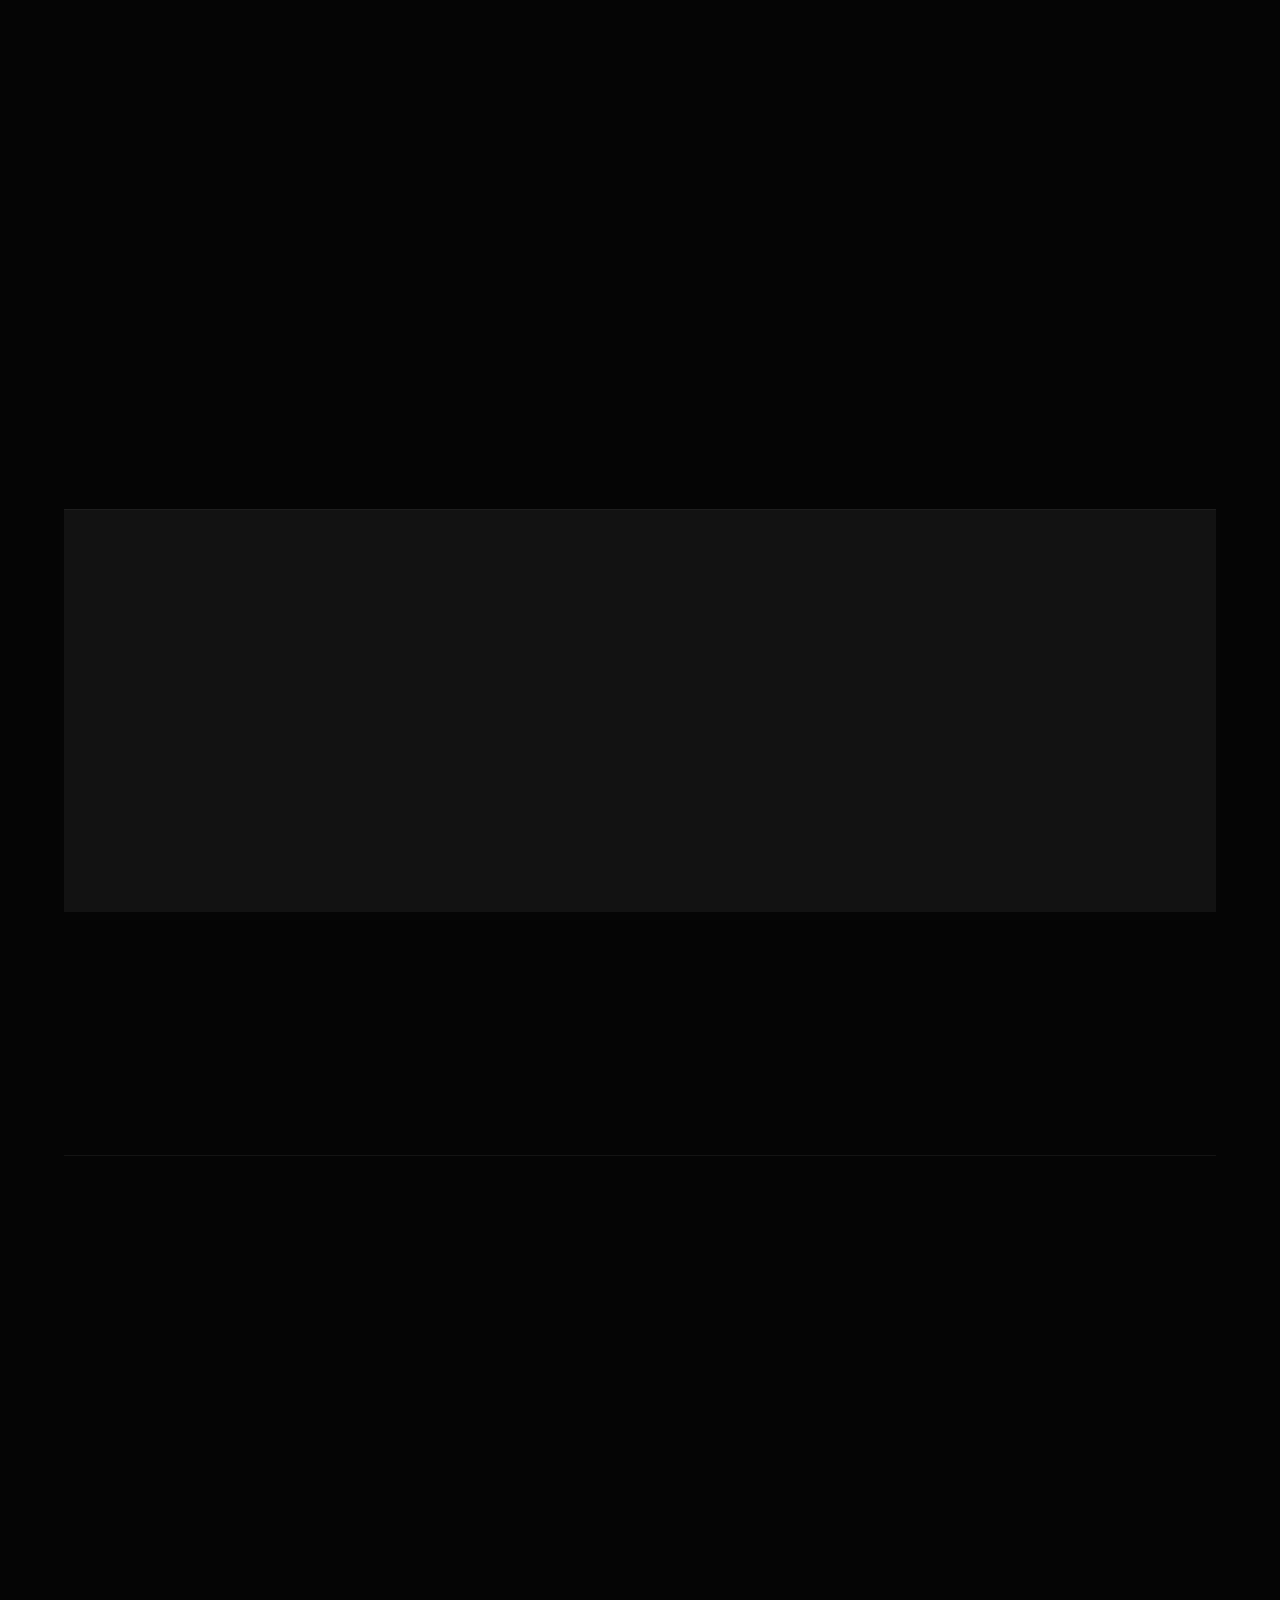
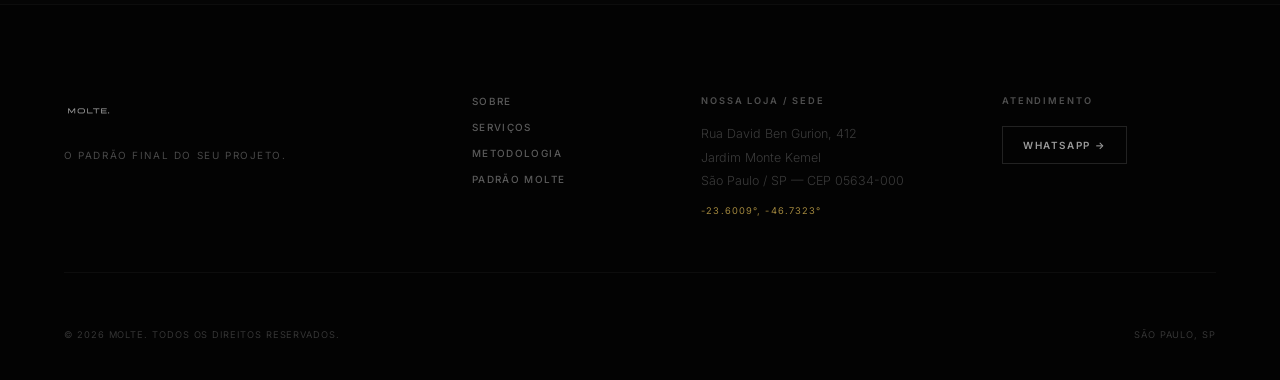
==== commit e900d74e: "Upload do site Molte" ====
--- a/index.html
+++ b/index.html
@@ -3,12 +3,12 @@
 <head>
   <meta charset="UTF-8"/>
   <meta name="viewport" content="width=device-width,initial-scale=1.0"/>
-  <title>Plano Studio | Arquitetura e Design de Interiores</title>
-  <meta name="description" content="Escritório de arquitetura e design de interiores com projetos autorais, sofisticados e funcionais, conduzido por André Brandão, Márcia Varizo e Gabi Bello."/>
-  <meta name="keywords" content="arquitetura, design de interiores, Plano Studio, arquitetura premium, interiores, projetos residenciais, projetos comerciais, arquitetura autoral"/>
+  <title>MOLTE. | Montagem Profissional de Móveis</title>
+  <meta name="description" content="Serviço profissional de montagem, desmontagem e ajuste de móveis residenciais e comerciais, com equipe especializada, ferramentas adequadas e acabamento de qualidade."/>
+  <meta name="keywords" content="montagem de móveis, montador de móveis, guarda-roupas, armários, painel de TV, móveis planejados, desmontagem, Molte"/>
   <link rel="preconnect" href="https://fonts.googleapis.com"/>
   <link rel="preconnect" href="https://fonts.gstatic.com" crossorigin/>
-  <link href="https://fonts.googleapis.com/css2?family=Cormorant+Garamond:ital,wght@0,300;0,400;0,600;1,300;1,400&family=Inter:wght@300;400;500&display=swap" rel="stylesheet"/>
+  <link href="https://fonts.googleapis.com/css2?family=Cormorant+Garamond:ital,wght@0,300;0,400;0,500;1,300;1,400&family=Inter:wght@300;400;500;600;700&display=swap" rel="stylesheet"/>
   <link rel="stylesheet" href="style.css"/>
 </head>
 <body class="no-scroll">
@@ -18,26 +18,26 @@
   <div class="pre-panel pre-top"></div>
   <div class="pre-panel pre-bot"></div>
   <div class="pre-center">
-    <img src="logo-plano.png" alt="Logo Plano Studio" class="pre-logo"/>
+    <img src="img/logo.png" alt="Logo MOLTE." class="pre-logo"/>
     <div class="pre-bar"><div class="pre-fill" id="pre-fill"></div></div>
-    <p class="pre-label">Arquitetura &amp; Design de Interiores</p>
+    <p class="pre-label">Execução que representa a sua marca</p>
   </div>
 </div>
 
 <!-- HEADER -->
 <header id="hd">
   <div class="hd-wrap">
-    <a href="index.html" class="hd-logo" aria-label="Plano Studio">
-      <img src="logo-plano.png" alt="Logo Plano Studio" class="logo-w"/>
-      <img src="logo-plano.png" alt="Logo Plano Studio" class="logo-d"/>
+    <a href="index.html" class="hd-logo" aria-label="MOLTE.">
+      <img src="img/logo.png" alt="Logo MOLTE." class="logo-w"/>
+      <img src="img/logo.png" alt="Logo MOLTE." class="logo-d"/>
     </a>
     <nav class="hd-nav">
       <a href="#sobre">Sobre</a>
-      <a href="#servicos">Processo</a>
-      <a href="#projetos">Projetos</a>
-      <a href="#contato">Contato</a>
+      <a href="#servicos">Serviços</a>
+      <a href="#processo">Como Funciona</a>
+      <a href="#diferenciais">Diferenciais</a>
     </nav>
-    <a href="#contato" class="hd-cta">Fale com o estúdio</a>
+    <a href="https://wa.me/5500000000000?text=Olá, gostaria de solicitar um orçamento para montagem de móveis." target="_blank" class="hd-cta">Solicitar Orçamento</a>
     <button class="burger" id="burger" aria-label="Menu"><span></span><span></span></button>
   </div>
 </header>
@@ -47,68 +47,79 @@
   <div class="mob-inner">
     <nav class="mob-nav">
       <a href="#sobre">Sobre</a>
-      <a href="#servicos">Processo</a>
-      <a href="#projetos">Projetos</a>
-      <a href="#contato">Contato</a>
+      <a href="#servicos">Serviços</a>
+      <a href="#processo">Como Funciona</a>
+      <a href="#diferenciais">Diferenciais</a>
     </nav>
-    <a href="#contato" class="mob-wa">Fale com o estúdio →</a>
-    <div class="mob-links">
-      <a href="https://www.instagram.com/planostudioarquitetura/" target="_blank">Instagram</a>
-    </div>
+    <a href="https://wa.me/5511961880078?text=Olá, gostaria de solicitar um orçamento para montagem de móveis." target="_blank" class="mob-wa">Chamar no WhatsApp →</a>
   </div>
 </div>
+
+<main id="page-wrapper">
+  <!-- DECORATIVE GLOWS -->
+  <div class="ambient-glow glow-1"></div>
+  <div class="ambient-glow glow-2"></div>
+  <div class="ambient-glow glow-3"></div>
 
 <!-- HERO -->
 <section id="hero" class="hero">
   <div class="hero-bg">
-    <img src="img/img-home.avif" alt="Projeto de arquitetura e interiores Plano Studio" class="hero-img"/>
+    <video src="home.mp4" class="hero-vid" autoplay loop muted playsinline></video>
   </div>
   <div class="hero-veil"></div>
-  <div class="hero-badge"><span class="badge-dot"></span>Arquitetura &amp; Interiores</div>
   <div class="hero-copy">
-    <p class="hero-eye">— Plano Studio Arquitetura</p>
-    <h1 class="hero-h1">
-      <span class="hl">Arquitetura</span>
-      <span class="hl it">que traduz</span>
-      <span class="hl">histórias em</span>
-      <span class="hl">espaços.</span>
-    </h1>
-    <a href="#projetos" class="hero-btn">Conheça o estúdio →</a>
+    <div class="hero-copy-left">
+      <div class="hero-badge"><span class="badge-dot"></span>Montagem Profissional</div>
+      <h1 class="hero-h1">
+        <span class="hl">A Molte não</span>
+        <span class="hl it">monta móveis.</span>
+        <span class="hl">Ela protege a</span>
+        <span class="hl">sua reputação.</span>
+      </h1>
+    </div>
+    <div class="hero-copy-right">
+      <p class="hero-sub">Execução técnica que representa a sua marca e garante o padrão final do seu projeto com precisão e segurança.</p>
+      <div class="hero-btns">
+        <a href="https://wa.me/5511961880078?text=Olá, gostaria de solicitar um orçamento para montagem de móveis." target="_blank" class="hero-btn">Solicitar orçamento →</a>
+        <a href="#servicos" class="hero-btn-alt">Ver serviços</a>
+      </div>
+    </div>
   </div>
   <div class="hero-scroll"><div class="sc-ln"></div><span>Scroll</span></div>
 </section>
+
 
 <!-- SOBRE -->
 <section id="sobre" class="s-sobre">
-  <div class="ct">
-    <div class="sobre-g">
-      <div class="sobre-l">
-        <p class="tag rv">— O Estúdio</p>
-        <h2 class="h2 rv">Planejando<br/><em>mais que</em><br/>projetos.</h2>
-        <div class="portrait-wrap rv">
-          <img src="sobre.jpg" alt="Equipe Plano Studio" class="portrait"/>
-          <p class="portrait-cap">André Brandão · Márcia Varizo · Gabi Bello</p>
-        </div>
-      </div>
-      <div class="sobre-r">
-        <p class="body rv">O <strong>Plano Studio</strong> é um escritório de arquitetura e design de interiores conduzido por André Brandão, Márcia Varizo e Gabi Bello. Com uma linguagem autoral e contemporânea, o estúdio desenvolve projetos que unem elegância, funcionalidade e sensibilidade para criar ambientes com identidade, conforto e propósito.</p>
-        <p class="body rv">Mais do que desenhar espaços, a Plano constrói experiências. Cada projeto nasce da escuta, da leitura do estilo de vida do cliente e da busca por soluções que conectam beleza, uso e memória.</p>
-        <div class="socias rv">
-          <div class="socia">
-            <p class="socia-n">André Brandão</p>
-            <p class="socia-i">Arquiteto &amp; Sócio-Fundador</p>
-          </div>
-          <div class="socia">
-            <p class="socia-n">Márcia Varizo</p>
-            <p class="socia-i">Arquiteta &amp; Sócia-Fundadora</p>
-          </div>
-          <div class="socia">
-            <p class="socia-n">Gabi Bello</p>
-            <p class="socia-i">Designer de Interiores</p>
-          </div>
-        </div>
-        <a href="#contato" class="btn-line rv">Iniciar um projeto <span>→</span></a>
-      </div>
+  <div class="sobre-g">
+    <div class="sobre-l">
+      <p class="tag rv">— A Empresa</p>
+      <h2 class="h2 rv"><em>O padrão final</em>do seu projeto.</h2>
+      <div class="portrait-wrap">
+        <img src="3.png" alt="Profissional MOLTE." class="portrait" loading="lazy"/>
+        <div class="portrait-accent">
+          <p class="portrait-cap">Equipe padronizada e comunicação impecável</p>
+        </div>
+      </div>
+    </div>
+    <div class="sobre-r">
+      <div class="stats rv">
+        <div class="stat tilt-card">
+          <span class="stat-n">+20</span>
+          <span class="stat-l">Anos de Experiência</span>
+        </div>
+        <div class="stat tilt-card">
+          <span class="stat-n">+6k</span>
+          <span class="stat-l">Projetos Entregues</span>
+        </div>
+        <div class="stat tilt-card">
+          <span class="stat-n">100%</span>
+          <span class="stat-l">Padronização</span>
+        </div>
+      </div>
+      <p class="body rv">A <strong>MOLTE.</strong> atua como uma empresa de engenharia leve especializada em execução técnica de móveis. Nosso foco não é apenas "montar móveis", mas garantir precisão, padronização e performance em cada entrega.</p>
+      <p class="body rv">Protegemos a reputação do lojista e a experiência do cliente através de um checklist rigoroso, profissionais uniformizados e comunicação direta, assegurando que o projeto seja entregue exatamente como idealizado.</p>
+      <a href="https://wa.me/5511961880078?text=Olá, gostaria de solicitar um orçamento para montagem de móveis." target="_blank" class="btn-line rv">Falar com a equipe <span>→</span></a>
     </div>
   </div>
 </section>
@@ -116,298 +127,235 @@
 <!-- MARQUEE -->
 <div class="mq-wrap">
   <div class="mq-track"><div class="mq-inner">
-    <span>Arquitetura</span><span class="sep">·</span>
-    <span>Design de Interiores</span><span class="sep">·</span>
-    <span>Projetos Residenciais</span><span class="sep">·</span>
-    <span>Elegância</span><span class="sep">·</span>
-    <span>Identidade</span><span class="sep">·</span>
-    <span>Arquitetura</span><span class="sep">·</span>
-    <span>Design de Interiores</span><span class="sep">·</span>
-    <span>Projetos Residenciais</span><span class="sep">·</span>
-    <span>Elegância</span><span class="sep">·</span>
-    <span>Identidade</span><span class="sep">·</span>
+    <span>Execução Técnica</span><span class="sep">·</span>
+    <span>Pré-instalação</span><span class="sep">·</span>
+    <span>Pós-venda</span><span class="sep">·</span>
+    <span>Padronização</span><span class="sep">·</span>
+    <span>Performance</span><span class="sep">·</span>
+    <span>Execução Técnica</span><span class="sep">·</span>
+    <span>Pré-instalação</span><span class="sep">·</span>
+    <span>Pós-venda</span><span class="sep">·</span>
+    <span>Padronização</span><span class="sep">·</span>
+    <span>Performance</span><span class="sep">·</span>
   </div></div>
 </div>
 
-<!-- PROCESSO -->
-<section id="servicos" class="s-svc">
-  <div class="ct">
-    <div class="svc-hd">
-      <p class="tag rv">— Como Trabalhamos</p>
-      <h2 class="h2 rv">Nosso<br/><em>Processo</em></h2>
+<!-- SERVIÇOS -->
+<section id="servicos" class="s-proj">
+  <div class="ct">
+    <div class="proj-hd">
+      <p class="tag rv">— Nossos Serviços</p>
+      <h2 class="h2 rv">Execução<br/><em>Técnica</em></h2>
+      <p class="proj-sub rv">Organização e processos para assegurar uma entrega de alto padrão, dividida em três etapas fundamentais.</p>
+    </div>
+  </div>
+  <div class="proj-grid">
+    <div class="proj-card rv tilt-card">
+      <div class="pc-img-w">
+        <img src="5.png" alt="Montagem de guarda-roupas" class="pc-img" loading="lazy"/>
+        <div class="pc-overlay">
+          <div class="pc-info-box">
+            <span class="pc-name">Guarda-roupas</span>
+            <span class="pc-cat">Montagem e Ajuste</span>
+          </div>
+        </div>
+      </div>
+    </div>
+    <div class="proj-card rv tilt-card">
+      <div class="pc-img-w">
+        <img src="4.png" alt="Montagem de móveis planejados" class="pc-img" loading="lazy"/>
+        <div class="pc-overlay">
+          <div class="pc-info-box">
+            <span class="pc-name">Armários e Planejados</span>
+            <span class="pc-cat">Instalação e Regulagem</span>
+          </div>
+        </div>
+      </div>
+    </div>
+    <div class="proj-card rv tilt-card">
+      <div class="pc-img-w">
+        <img src="1.png" alt="Instalação de painel de TV" class="pc-img" loading="lazy"/>
+        <div class="pc-overlay">
+          <div class="pc-info-box">
+            <span class="pc-name">Painéis de TV</span>
+            <span class="pc-cat">Fixação e Alinhamento</span>
+          </div>
+        </div>
+      </div>
+    </div>
+    <div class="proj-card rv tilt-card">
+      <div class="pc-img-w">
+        <img src="7.png" alt="Montagem de cozinhas moduladas" class="pc-img" loading="lazy"/>
+        <div class="pc-overlay">
+          <div class="pc-info-box">
+            <span class="pc-name">Cozinhas Moduladas</span>
+            <span class="pc-cat">Montagem Completa</span>
+          </div>
+        </div>
+      </div>
+    </div>
+    <div class="proj-card rv tilt-card">
+      <div class="pc-img-w">
+        <img src="6.png" alt="Montagem de móveis residenciais" class="pc-img" loading="lazy"/>
+        <div class="pc-overlay">
+          <div class="pc-info-box">
+            <span class="pc-name">Móveis Residenciais</span>
+            <span class="pc-cat">Atendimento em Domicílio</span>
+          </div>
+        </div>
+      </div>
+    </div>
+    <div class="proj-card rv tilt-card">
+      <div class="pc-img-w">
+        <img src="2.png" alt="Desmontagem e remontagem" class="pc-img" loading="lazy"/>
+        <div class="pc-overlay">
+          <div class="pc-info-box">
+            <span class="pc-name">Desmontagem e Remontagem</span>
+            <span class="pc-cat">Mudanças e Reformas</span>
+          </div>
+        </div>
+      </div>
+    </div>
+  </div>
+</section>
+
+<!-- COMO FUNCIONA -->
+<section id="processo" class="s-svc">
+  <div class="ct">
+    <div class="svc-hd rv">
+      <p class="tag">— Metodologia</p>
+      <h2 class="h2">Como <em>Funciona</em></h2>
     </div>
     <div class="svc-list">
-
-      <!-- 01 -->
       <div class="svc-item rv">
-        <button class="svc-row" data-svc="escuta" aria-expanded="false">
+        <div class="svc-row">
           <span class="svc-n">01</span>
           <div class="svc-body">
-            <h3 class="svc-t">Escuta e Diagnóstico</h3>
-            <p class="svc-d">Compreender o cliente, o espaço e a intenção antes de qualquer linha.</p>
-          </div>
-          <span class="svc-arr">+</span>
-        </button>
-        <div class="svc-panel" id="svc-escuta">
-          <div class="sp-inner">
-            <div class="sp-img-w"><img src="img/svc_arquitetura.png" alt="Projeto de arquitetura e interiores Plano Studio" class="sp-img" loading="lazy"/></div>
-            <div class="sp-content">
-              <h4 class="sp-title">Escuta e Diagnóstico</h4>
-              <p class="sp-text">Toda grande arquitetura começa pelo silêncio de ouvir. Nesta etapa, mergulhamos na história do cliente, no ritmo de vida, nas referências e nas necessidades reais do espaço — antes de qualquer decisão criativa.</p>
-              <ul class="sp-list">
-                <li>Reunião de briefing presencial ou remota</li>
-                <li>Leitura do espaço físico e contexto</li>
-                <li>Análise de referências e estilo de vida</li>
-                <li>Definição de prioridades e intenções do projeto</li>
-              </ul>
-              <a href="#contato" class="sp-cta">Iniciar meu projeto →</a>
-            </div>
-          </div>
-        </div>
-      </div>
-
-      <!-- 02 -->
+            <h3 class="svc-t">Pré-instalação</h3>
+            <p class="svc-d">Conferência técnica, medição final e validação de projeto antes de iniciar a execução.</p>
+          </div>
+          <span class="svc-arrow">→</span>
+        </div>
+      </div>
       <div class="svc-item rv">
-        <button class="svc-row" data-svc="conceito" aria-expanded="false">
+        <div class="svc-row">
           <span class="svc-n">02</span>
           <div class="svc-body">
-            <h3 class="svc-t">Conceito e Direção Criativa</h3>
-            <p class="svc-d">Traduzindo a identidade do cliente em linguagem visual e espacial.</p>
-          </div>
-          <span class="svc-arr">+</span>
-        </button>
-        <div class="svc-panel" id="svc-conceito">
-          <div class="sp-inner">
-            <div class="sp-img-w"><img src="img/svc_interiores.png" alt="Ambiente projetado pelo Plano Studio" class="sp-img" loading="lazy"/></div>
-            <div class="sp-content">
-              <h4 class="sp-title">Conceito e Direção Criativa</h4>
-              <p class="sp-text">A partir das referências coletadas, desenvolvemos um conceito autoral para o projeto — uma curadoria de paleta, materialidade, iluminação e atmosfera que define a identidade visual e sensorial de cada ambiente.</p>
-              <ul class="sp-list">
-                <li>Painel conceitual e mood board editorial</li>
-                <li>Definição de paleta e materialidade</li>
-                <li>Direção de iluminação e ambientação</li>
-                <li>Apresentação da proposta criativa ao cliente</li>
-              </ul>
-              <a href="#contato" class="sp-cta">Conheça nosso processo →</a>
-            </div>
-          </div>
-        </div>
-      </div>
-
-      <!-- 03 -->
+            <h3 class="svc-t">Execução Técnica</h3>
+            <p class="svc-d">Montagem de móveis, instalação de marcenaria, ajustes finos e nivelamento com checklist rigoroso.</p>
+          </div>
+          <span class="svc-arrow">→</span>
+        </div>
+      </div>
       <div class="svc-item rv">
-        <button class="svc-row" data-svc="projeto" aria-expanded="false">
+        <div class="svc-row">
           <span class="svc-n">03</span>
           <div class="svc-body">
-            <h3 class="svc-t">Desenvolvimento do Projeto</h3>
-            <p class="svc-d">Precisão técnica com sensibilidade criativa em cada detalhe.</p>
-          </div>
-          <span class="svc-arr">+</span>
-        </button>
-        <div class="svc-panel" id="svc-projeto">
-          <div class="sp-inner">
-            <div class="sp-img-w"><img src="img/svc_neuro.png" alt="Projeto de arquitetura e interiores Plano Studio" class="sp-img" loading="lazy"/></div>
-            <div class="sp-content">
-              <h4 class="sp-title">Desenvolvimento do Projeto</h4>
-              <p class="sp-text">Com o conceito aprovado, desenvolvemos o projeto executivo completo — plantas, cortes, detalhes técnicos, especificações de materiais e renderizações — com a precisão necessária para uma execução impecável.</p>
-              <ul class="sp-list">
-                <li>Projeto arquitetônico ou de interiores executivo</li>
-                <li>Plantas detalhadas e cortes técnicos</li>
-                <li>Especificação de materiais e acabamentos</li>
-                <li>Renderizações 3D de alta qualidade</li>
-              </ul>
-              <a href="#contato" class="sp-cta">Solicitar apresentação →</a>
-            </div>
-          </div>
-        </div>
-      </div>
-
-      <!-- 04 -->
-      <div class="svc-item rv">
-        <button class="svc-row" data-svc="entrega" aria-expanded="false">
-          <span class="svc-n">04</span>
-          <div class="svc-body">
-            <h3 class="svc-t">Acompanhamento e Entrega</h3>
-            <p class="svc-d">Presença e atenção do início ao fim, até a entrega completa.</p>
-          </div>
-          <span class="svc-arr">+</span>
-        </button>
-        <div class="svc-panel" id="svc-entrega">
-          <div class="sp-inner">
-            <div class="sp-img-w"><img src="img/svc_consultoria.png" alt="Ambiente projetado pelo Plano Studio" class="sp-img" loading="lazy"/></div>
-            <div class="sp-content">
-              <h4 class="sp-title">Acompanhamento e Entrega</h4>
-              <p class="sp-text">O projeto não termina no papel. Acompanhamos a execução com visitas técnicas, gestão de fornecedores e atenção aos detalhes — garantindo que cada detalhe projetado seja fielmente entregue.</p>
-              <ul class="sp-list">
-                <li>Acompanhamento de obra e visitas técnicas</li>
-                <li>Gestão de fornecedores e prazos</li>
-                <li>Curadoria de mobiliário e decoração</li>
-                <li>Entrega de uma experiência completa</li>
-              </ul>
-              <a href="#contato" class="sp-cta">Falar com o estúdio →</a>
-            </div>
-          </div>
-        </div>
-      </div>
-
-    </div>
-    <div class="svc-cta rv">
-      <a href="#contato" class="btn-line">Ver projetos <span>→</span></a>
-    </div>
-  </div>
-</section>
-
-
-
-<!-- PROJETOS -->
-<section id="projetos" class="s-proj">
-  <div class="ct">
-    <div class="proj-hd">
-      <p class="tag rv">— Portfólio</p>
-      <h2 class="h2 rv">Projetos<br/><em>Realizados</em></h2>
-      <p class="proj-sub rv">Projetos desenvolvidos para revelar a personalidade de cada cliente e transformar espaços em experiências de viver, trabalhar e receber.</p>
-    </div>
-  </div>
-  <div class="proj-grid">
-    <a href="refugio.html" class="proj-card rv">
-      <div class="pc-img-w">
-        <img src="img/Apartamento Refugio/R0_LIVING-02.jpg" alt="Projeto de arquitetura e interiores Plano Studio" class="pc-img" loading="lazy"/>
-        <div class="pc-overlay">
-          <span class="pc-name">Apartamento Refúgio</span>
-          <span class="pc-cat">Interiores Residencial</span>
-        </div>
-      </div>
-    </a>
-    <a href="bossa.html" class="proj-card rv">
-      <div class="pc-img-w">
-        <img src="img/Apartamento Bossa/FotosIDVidaUrbana-1-scaled.jpg" alt="Ambiente projetado pelo Plano Studio" class="pc-img" loading="lazy"/>
-        <div class="pc-overlay">
-          <span class="pc-name">Apartamento Bossa</span>
-          <span class="pc-cat">Interiores Residencial</span>
-        </div>
-      </div>
-    </a>
-    <a href="jane.html" class="proj-card rv">
-      <div class="pc-img-w">
-        <img src="img/Apartamento Jane/FotosCoteD_or-2.jpg" alt="Projeto de arquitetura e interiores Plano Studio" class="pc-img" loading="lazy"/>
-        <div class="pc-overlay">
-          <span class="pc-name">Apartamento Jane</span>
-          <span class="pc-cat">Interiores Residencial</span>
-        </div>
-      </div>
-    </a>
-    <a href="casacj.html" class="proj-card rv">
-      <div class="pc-img-w">
-        <img src="img/Casa CJ/SALA-1.jpg" alt="Ambiente projetado pelo Plano Studio" class="pc-img" loading="lazy"/>
-        <div class="pc-overlay">
-          <span class="pc-name">Casa CJ</span>
-          <span class="pc-cat">Arquitetura &amp; Interiores</span>
-        </div>
-      </div>
-    </a>
-    <a href="casasena.html" class="proj-card rv">
-      <div class="pc-img-w">
-        <img src="img/Casa Sena/R0_COZINHA-01-2.jpg" alt="Projeto de arquitetura e interiores Plano Studio" class="pc-img" loading="lazy"/>
-        <div class="pc-overlay">
-          <span class="pc-name">Casa Sena</span>
-          <span class="pc-cat">Arquitetura &amp; Interiores</span>
-        </div>
-      </div>
-    </a>
-    <a href="studio48.html" class="proj-card rv">
-      <div class="pc-img-w">
-        <img src="img/Studio 48/enhanced-image-1.jpg" alt="Ambiente projetado pelo Plano Studio" class="pc-img" loading="lazy"/>
-        <div class="pc-overlay">
-          <span class="pc-name">Studio 48</span>
-          <span class="pc-cat">Arquitetura Residencial</span>
-        </div>
-      </div>
-    </a>
-  </div>
-</section>
-
-<!-- MANIFESTO -->
+            <h3 class="svc-t">Pós-venda</h3>
+            <p class="svc-d">Assistência técnica, manutenção e correções para garantir a qualidade contínua.</p>
+          </div>
+          <span class="svc-arrow">→</span>
+        </div>
+      </div>
+    </div>
+  </div>
+</section>
+
+<!-- DIFERENCIAIS -->
+<section id="diferenciais" class="s-diff">
+  <div class="ct">
+    <div class="diff-hd rv">
+      <p class="tag">— Nosso Padrão</p>
+      <h2 class="h2">Nossos <em>Diferenciais</em></h2>
+    </div>
+  </div>
+  <div class="ct">
+    <div class="diff-grid">
+      <div class="diff-item rv tilt-card">
+        <div class="di-icon"><svg viewBox="0 0 24 24" fill="none" stroke="currentColor" stroke-width="1" stroke-linecap="round" stroke-linejoin="round" width="40" height="40"><path d="M20 21v-2a4 4 0 0 0-4-4H8a4 4 0 0 0-4 4v2"></path><circle cx="12" cy="7" r="4"></circle></svg></div>
+        <p class="di-num">01</p>
+        <h3 class="di-title">Equipe padronizada</h3>
+        <div class="di-sep"></div>
+        <p class="di-text">Profissionais uniformizados e treinados, garantindo excelência e segurança na execução.</p>
+      </div>
+      <div class="diff-item rv tilt-card">
+        <div class="di-icon"><svg viewBox="0 0 24 24" fill="none" stroke="currentColor" stroke-width="1" stroke-linecap="round" stroke-linejoin="round" width="40" height="40"><path d="M14.7 6.3a1 1 0 0 0 0 1.4l1.6 1.6a1 1 0 0 0 1.4 0l3.77-3.77a6 6 0 0 1-7.94 7.94l-6.91 6.91a2.12 2.12 0 0 1-3-3l6.91-6.91a6 6 0 0 1 7.94-7.94l-3.76 3.76z"></path></svg></div>
+        <p class="di-num">02</p>
+        <h3 class="di-title">Checklist de montagem</h3>
+        <div class="di-sep"></div>
+        <p class="di-text">Controle de qualidade etapa por etapa para garantir que nenhum detalhe seja esquecido.</p>
+      </div>
+      <div class="diff-item rv tilt-card">
+        <div class="di-icon"><svg viewBox="0 0 24 24" fill="none" stroke="currentColor" stroke-width="1" stroke-linecap="round" stroke-linejoin="round" width="40" height="40"><path d="M9.937 15.5A2 2 0 0 0 8.5 14.063l-6.135-1.582a.5.5 0 0 1 0-.962L8.5 9.936A2 2 0 0 0 9.937 8.5l1.582-6.135a.5.5 0 0 1 .963 0L14.063 8.5A2 2 0 0 0 15.5 9.937l6.135 1.581a.5.5 0 0 1 0 .964L15.5 14.063a2 2 0 0 0-1.437 1.437l-1.582 6.135a.5.5 0 0 1-.963 0z"></path></svg></div>
+        <p class="di-num">03</p>
+        <h3 class="di-title">Relatório de entrega</h3>
+        <div class="di-sep"></div>
+        <p class="di-text">Documentação técnica do serviço concluído, trazendo transparência para o lojista e cliente.</p>
+      </div>
+      <div class="diff-item rv tilt-card">
+        <div class="di-icon"><svg viewBox="0 0 24 24" fill="none" stroke="currentColor" stroke-width="1" stroke-linecap="round" stroke-linejoin="round" width="40" height="40"><circle cx="12" cy="12" r="10"></circle><polyline points="12 6 12 12 16 14"></polyline></svg></div>
+        <p class="di-num">04</p>
+        <h3 class="di-title">Comunicação direta</h3>
+        <div class="di-sep"></div>
+        <p class="di-text">Alinhamento constante com o lojista para minimizar retrabalhos e maximizar a reputação.</p>
+      </div>
+    </div>
+  </div>
+</section>
+
+<!-- MANIFESTO / CTA FINAL -->
 <section class="s-mani">
   <div class="ct">
-    <blockquote class="mani rv">"Planejando mais que projetos, <em>projetando seu melhor Plano.</em>"</blockquote>
-    <cite class="mani-cite rv">— Plano Studio Arquitetura</cite>
-    <a href="#contato" class="btn-dark rv">Iniciar meu Projeto →</a>
-  </div>
-</section>
-
-<!-- CONTATO -->
-<section id="contato" class="s-ct">
-  <div class="ct">
-    <div class="ct-g">
-      <div class="ct-l">
-        <p class="tag rv">— Entre em Contato</p>
-        <h2 class="h2 rv">Seu próximo<br/>projeto começa<br/><em>aqui.</em></h2>
-        <p class="body rv">Entre em contato com o Plano Studio e apresente sua ideia. O primeiro passo é entender o espaço, a história e a intenção por trás de cada projeto.</p>
-        <div class="ct-info rv">
-          <div class="ct-row"><span class="ct-lbl">Instagram</span><a href="https://www.instagram.com/planostudioarquitetura/" target="_blank" class="ct-v">@planostudioarquitetura</a></div>
-        </div>
-        <div class="ct-social rv">
-          <a href="https://www.instagram.com/planostudioarquitetura/" target="_blank" class="soc-btn" aria-label="Instagram">
-            <svg viewBox="0 0 24 24" fill="none" stroke="currentColor" stroke-width="1.5" stroke-linecap="round" stroke-linejoin="round" width="18" height="18"><rect x="2" y="2" width="20" height="20" rx="5"/><circle cx="12" cy="12" r="4"/><circle cx="17.5" cy="6.5" r=".5" fill="currentColor" stroke="none"/></svg>
-          </a>
-        </div>
-      </div>
-      <div class="ct-r">
-        <form class="ct-form rv" id="ct-form" novalidate>
-          <h3 class="form-ttl">Envie uma Mensagem</h3>
-          <div class="fg"><label>Nome *</label><input type="text" name="nome" placeholder="Seu nome" required/></div>
-          <div class="fg"><label>E-mail *</label><input type="email" name="email" placeholder="email@exemplo.com" required/></div>
-          <div class="fg"><label>WhatsApp</label><input type="tel" name="tel" placeholder="(00) 00000-0000"/></div>
-          <div class="fg">
-            <label>Tipo de Projeto</label>
-            <select name="servico">
-              <option value="">Selecione...</option>
-              <option>Projeto de Arquitetura</option>
-              <option>Design de Interiores</option>
-              <option>Arquitetura Residencial</option>
-              <option>Projeto Corporativo</option>
-            </select>
-          </div>
-          <div class="fg"><label>Mensagem *</label><textarea name="msg" rows="4" placeholder="Conte sobre seu projeto..." required></textarea></div>
-          <button type="submit" class="btn-submit"><span class="bs-t">Enviar Mensagem</span><span>→</span></button>
-          <p class="form-ok" id="form-ok">✓ Mensagem enviada! Entraremos em contato em breve.</p>
-        </form>
-      </div>
-    </div>
-  </div>
-</section>
+    <div class="mani-inner">
+      <blockquote class="mani rv">Sua venda só termina<br/>quando a Molte<br/><em>entrega.</em></blockquote>
+      <div class="mani-cta rv">
+        <p class="mani-cite">Menos retrabalho. Mais reputação. Transformamos montagem em experiência.</p>
+        <a href="https://wa.me/5511961880078?text=Olá, gostaria de solicitar um orçamento para montagem de móveis." target="_blank" class="btn-dark">Falar com a Molte →</a>
+      </div>
+    </div>
+  </div>
+</section>
+
 
 <!-- FOOTER -->
 <footer class="footer">
   <div class="ct">
     <div class="ft-top">
       <div class="ft-brand">
-        <img src="logo-plano.png" alt="Logo Plano Studio" class="ft-logo"/>
-        <p class="ft-tag">Arquitetura &amp; Design de Interiores</p>
+        <img src="img/logo.png" alt="Logo MOLTE." class="ft-logo"/>
+        <p class="ft-tag">O padrão final do seu projeto.</p>
       </div>
       <nav class="ft-nav">
         <a href="#sobre">Sobre</a>
-        <a href="#servicos">Processo</a>
-        <a href="#projetos">Projetos</a>
-        <a href="#contato">Contato</a>
+        <a href="#servicos">Serviços</a>
+        <a href="#processo">Metodologia</a>
+        <a href="#diferenciais">Padrão Molte</a>
       </nav>
+      <div class="ft-address">
+        <p class="ft-address-label">Nossa Loja / Sede</p>
+        <p class="ft-address-text">
+          Rua David Ben Gurion, 412<br/>
+          Jardim Monte Kemel<br/>
+          São Paulo / SP — CEP 05634-000
+        </p>
+        <span class="ft-address-coords">-23.6009°, -46.7323°</span>
+      </div>
       <div class="ft-r">
-        <a href="https://www.instagram.com/planostudioarquitetura/" target="_blank">@planostudioarquitetura</a>
-        <div class="ft-soc">
-          <a href="https://www.instagram.com/planostudioarquitetura/" target="_blank">Instagram</a>
-        </div>
+        <p class="ft-r-label">Atendimento</p>
+        <a href="https://wa.me/5511961880078?text=Olá, gostaria de solicitar um orçamento para montagem de móveis." target="_blank" class="ft-wa-link">WhatsApp →</a>
       </div>
     </div>
     <div class="ft-bot">
-      <p>© <span id="yr"></span> Plano Studio. Todos os direitos reservados.</p>
-      <p>André Brandão · Márcia Varizo · Gabi Bello</p>
+      <p>© <span id="yr"></span> MOLTE. Todos os direitos reservados.</p>
+      <p>São Paulo, SP</p>
     </div>
   </div>
 </footer>
+</main>
 
 <!-- WHATSAPP FAB -->
-<a href="https://www.instagram.com/planostudioarquitetura/" target="_blank" class="wa-fab" aria-label="Instagram">
-  <svg viewBox="0 0 24 24" fill="none" stroke="currentColor" stroke-width="1.5" stroke-linecap="round" stroke-linejoin="round" width="20" height="20"><rect x="2" y="2" width="20" height="20" rx="5"/><circle cx="12" cy="12" r="4"/><circle cx="17.5" cy="6.5" r=".5" fill="currentColor" stroke="none"/></svg>
+<a href="https://wa.me/5511961880078?text=Olá, gostaria de solicitar um orçamento para montagem de móveis." target="_blank" class="wa-fab" aria-label="WhatsApp">
+  <svg viewBox="0 0 24 24" fill="none" stroke="currentColor" stroke-width="1.5" stroke-linecap="round" stroke-linejoin="round" width="22" height="22" style="color: #fff;"><path d="M22 16.92v3a2 2 0 0 1-2.18 2 19.79 19.79 0 0 1-8.63-3.07 19.5 19.5 0 0 1-6-6 19.79 19.79 0 0 1-3.07-8.67A2 2 0 0 1 4.11 2h3a2 2 0 0 1 2 1.72 12.84 12.84 0 0 0 .7 2.81 2 2 0 0 1-.45 2.11L8.09 9.91a16 16 0 0 0 6 6l1.27-1.27a2 2 0 0 1 2.11-.45 12.84 12.84 0 0 0 2.81.7A2 2 0 0 1 22 16.92z"></path></svg>
 </a>
 
 <script src="main.js" defer></script>
--- a/style.css
+++ b/style.css
@@ -1,304 +1,1129 @@
-/* ── RESET ── */
+/* ── RESET & CONFIG ── */
 *,*::before,*::after{box-sizing:border-box;margin:0;padding:0}
-html{font-size:16px;scroll-behavior:smooth;scroll-padding-top:64px}
-body{font-family:'Inter',sans-serif;background:#fff;color:#111;overflow-x:hidden}
+:root {
+  --primary: #c9a84c;
+  --primary-rgb: 201, 168, 76;
+  --bg: #050505;
+  --glass: rgba(10, 10, 10, 0.35);
+  --glass-solid: rgba(15, 15, 15, 0.7);
+  --glass-border: rgba(255, 255, 255, 0.06);
+  --glass-border-hover: rgba(201, 168, 76, 0.25);
+  --glass-shadow: 0 20px 40px rgba(0, 0, 0, 0.4);
+  --radius-lg: 0px;
+  --radius-md: 0px;
+  --radius-sm: 0px;
+}
+html{font-size:16px;scroll-behavior:smooth;scroll-padding-top:80px}
+body{font-family:'Inter',sans-serif;background:var(--bg);color:#fff;overflow-x:hidden;position:relative}
 body.no-scroll{overflow:hidden}
 img{display:block;max-width:100%;height:auto}
 a{text-decoration:none;color:inherit}
 button{border:none;background:none;font:inherit;cursor:pointer}
 
+/* ── DECORATIVE GLOWS ── */
+.ambient-glow {
+  position: absolute;
+  width: min(600px, 80vw);
+  height: min(600px, 80vw);
+  border-radius: 50%;
+  background: radial-gradient(circle, rgba(var(--primary-rgb), 0.06) 0%, transparent 70%);
+  filter: blur(80px);
+  pointer-events: none;
+  z-index: 0;
+  will-change: transform;
+}
+.glow-1 { top: 10%; left: -15%; }
+.glow-2 { top: 40%; right: -15%; }
+.glow-3 { bottom: 15%; left: 5%; }
+
+/* ── INTERACTIVE HOVER TRANSITIONS ── */
+.tilt-card {
+  transition: background 0.4s, border-color 0.4s, box-shadow 0.4s !important;
+}
+
+
+
 /* ── PRELOADER ── */
 #preloader{position:fixed;inset:0;z-index:9000;pointer-events:all}
 #preloader.gone .pre-top{transform:translateY(-101%)}
 #preloader.gone .pre-bot{transform:translateY(101%)}
-#preloader.gone .pre-center{opacity:0;transform:translate(-50%,-50%) scale(.96)}
+#preloader.gone .pre-center{opacity:0;transform:translate(-50%,-50%) scale(.97)}
 #preloader.gone{pointer-events:none}
-
-/* Dois painéis que se abrem (split reveal) */
-.pre-panel{position:absolute;left:0;right:0;background:#0e0d0b;transition:transform .9s cubic-bezier(.76,0,.24,1)}
+.pre-panel{position:absolute;left:0;right:0;background:#050505;transition:transform .95s cubic-bezier(.76,0,.24,1)}
 .pre-top{top:0;height:51%}
 .pre-bot{bottom:0;height:51%}
-
-/* Centro flutuante com logo + barra */
-.pre-center{
-  position:fixed;top:50%;left:50%;
-  transform:translate(-50%,-50%);
-  display:flex;flex-direction:column;align-items:center;gap:22px;
-  transition:opacity .5s ease, transform .5s ease;
-  z-index:9001;
-}
-.pre-logo{
-  height:56px;width:auto;
-  filter:brightness(0) invert(1);
-  opacity:0;transform:translateY(12px);
-  animation:pre-logo-in .9s cubic-bezier(.16,1,.3,1) .3s forwards;
-}
-@keyframes pre-logo-in{to{opacity:.92;transform:translateY(0)}}
-
-.pre-bar{width:140px;height:1px;background:rgba(255,255,255,.08);overflow:hidden}
-.pre-fill{height:1px;width:0;background:rgba(255,255,255,.5);transition:width 1.8s cubic-bezier(.4,0,.15,1)}
-
-.pre-label{
-  font-size:.55rem;letter-spacing:.32em;text-transform:uppercase;
-  color:rgba(255,255,255,.25);
-  opacity:0;transform:translateY(6px);
-  animation:pre-label-in .7s ease .7s forwards;
-}
+.pre-center{position:fixed;top:50%;left:50%;transform:translate(-50%,-50%);display:flex;flex-direction:column;align-items:center;gap:28px;transition:opacity .5s ease,transform .5s ease;z-index:9001}
+.pre-logo{height:80px;width:auto;filter:brightness(0) invert(1);opacity:0;transform:translateY(14px);animation:pre-logo-in .9s cubic-bezier(.16,1,.3,1) .2s forwards}
+@keyframes pre-logo-in{to{opacity:1;transform:translateY(0)}}
+.pre-bar{width:180px;height:1px;background:rgba(255,255,255,.06);overflow:hidden}
+.pre-fill{height:1px;width:0;background:#c9a84c;transition:width 1.8s cubic-bezier(.4,0,.15,1)}
+.pre-label{font-size:.6rem;letter-spacing:.3em;text-transform:uppercase;color:rgba(201,168,76,.7);opacity:0;transform:translateY(6px);animation:pre-label-in .7s ease .8s forwards}
 @keyframes pre-label-in{to{opacity:1;transform:translateY(0)}}
 
 /* ── HEADER ── */
-#hd{position:fixed;top:0;left:0;right:0;z-index:800;transition:background .4s,border-color .4s;border-bottom:1px solid transparent}
-#hd.solid{background:rgba(255,255,255,.97);backdrop-filter:blur(16px);-webkit-backdrop-filter:blur(16px);border-color:#ece9e3}
-.hd-wrap{max-width:1360px;margin:0 auto;padding:0 clamp(1rem,4vw,2.5rem);height:64px;display:flex;align-items:center;justify-content:space-between;gap:16px}
-.hd-logo{position:relative;width:100px;height:28px;flex-shrink:0}
-.hd-logo img{position:absolute;top:0;left:0;height:28px;width:auto;object-fit:contain;transition:opacity .4s}
-.logo-w{filter:brightness(0) invert(1);opacity:1}
-.logo-d{filter:none;opacity:0}
-#hd.solid .logo-w{opacity:0}
-#hd.solid .logo-d{opacity:1}
-.hd-nav{display:flex;gap:28px}
-.hd-nav a{font-size:.68rem;letter-spacing:.16em;text-transform:uppercase;color:rgba(255,255,255,.8);transition:color .25s;position:relative}
-.hd-nav a::after{content:'';position:absolute;bottom:-2px;left:0;width:0;height:1px;background:currentColor;transition:width .3s}
-.hd-nav a:hover::after{width:100%}
-#hd.solid .hd-nav a{color:#888}
-#hd.solid .hd-nav a:hover{color:#111}
-.hd-cta{font-size:.66rem;letter-spacing:.14em;text-transform:uppercase;border:1px solid rgba(255,255,255,.45);padding:8px 16px;color:#fff;transition:all .25s;white-space:nowrap;flex-shrink:0}
-.hd-cta:hover{background:#fff;color:#111}
-#hd.solid .hd-cta{border-color:#111;color:#111}
-#hd.solid .hd-cta:hover{background:#111;color:#fff}
-.burger{display:none;flex-direction:column;gap:5px;padding:6px;background:none}
-.burger span{display:block;width:20px;height:1px;background:#fff;transition:all .3s;transform-origin:center}
-#hd.solid .burger span{background:#111}
-.burger.x span:first-child{transform:translateY(6px) rotate(45deg)}
-.burger.x span:last-child{transform:translateY(-6px) rotate(-45deg)}
-@media(max-width:768px){.hd-nav,.hd-cta{display:none}.burger{display:flex}}
-
-/* ── PROJECT PAGE HEADER (minimal) ── */
-.hd-project{background:#fff!important;border-bottom:1px solid #ece9e3!important}
-.hd-project .logo-w{opacity:0!important}
-.hd-project .logo-d{opacity:1!important}
-.hd-back{display:inline-flex;align-items:center;gap:8px;font-size:.68rem;letter-spacing:.14em;text-transform:uppercase;color:#999;transition:color .2s;white-space:nowrap}
-.hd-back svg{transition:transform .25s cubic-bezier(.16,1,.3,1)}
-.hd-back:hover{color:#111}
-.hd-back:hover svg{transform:translateX(-4px)}
+#hd {
+  position: fixed;
+  top: 0;
+  left: 0;
+  right: 0;
+  z-index: 800;
+  transition: background 0.5s ease, border-color 0.5s ease;
+  pointer-events: none;
+}
+.hd-wrap {
+  max-width: 100%;
+  padding: 0 clamp(1.5rem, 5vw, 5rem);
+  height: 80px;
+  display: flex;
+  align-items: center;
+  justify-content: space-between;
+  gap: 24px;
+  background: transparent;
+  border-bottom: 1px solid transparent;
+  transition: background 0.5s ease, border-color 0.5s ease, height 0.4s ease;
+  pointer-events: auto;
+}
+#hd.solid .hd-wrap {
+  background: rgba(5, 5, 5, 0.92);
+  backdrop-filter: blur(20px);
+  -webkit-backdrop-filter: blur(20px);
+  border-bottom-color: rgba(255, 255, 255, 0.06);
+  height: 68px;
+}
+.hd-logo {
+  position: relative;
+  width: 120px;
+  height: 36px;
+  flex-shrink: 0;
+}
+.hd-logo img {
+  position: absolute;
+  top: 0;
+  left: 0;
+  height: 100%;
+  width: auto;
+  object-fit: contain;
+}
+.logo-w, .logo-d {
+  filter: brightness(0) invert(1);
+}
+.hd-nav {
+  display: flex;
+  gap: 48px;
+}
+.hd-nav a {
+  font-size: .65rem;
+  letter-spacing: .18em;
+  font-weight: 500;
+  text-transform: uppercase;
+  color: rgba(255, 255, 255, 0.45);
+  transition: color .25s;
+  position: relative;
+}
+.hd-nav a:hover {
+  color: #fff;
+}
+.hd-cta {
+  font-size: .65rem;
+  letter-spacing: .18em;
+  font-weight: 600;
+  text-transform: uppercase;
+  border: 1px solid rgba(255, 255, 255, 0.2);
+  background: transparent;
+  padding: 11px 22px;
+  color: rgba(255, 255, 255, 0.75);
+  transition: all 0.3s;
+  white-space: nowrap;
+  flex-shrink: 0;
+}
+.hd-cta:hover {
+  border-color: var(--primary);
+  color: var(--primary);
+}
+.burger {
+  display: none;
+  flex-direction: column;
+  gap: 6px;
+  padding: 4px;
+}
+.burger span {
+  display: block;
+  width: 24px;
+  height: 1px;
+  background: rgba(255,255,255,.7);
+  transition: all .3s;
+  transform-origin: center;
+}
+.burger.x span:first-child {
+  transform: translateY(7px) rotate(45deg);
+}
+.burger.x span:last-child {
+  transform: translateY(-7px) rotate(-45deg);
+}
+@media(max-width:900px) {
+  .hd-wrap { height: 64px; padding: 0 24px; }
+  .hd-nav, .hd-cta { display: none; }
+  .burger { display: flex; }
+}
 
 /* ── MOBILE MENU ── */
-.mob{position:fixed;inset:0;background:#fff;z-index:799;display:flex;align-items:center;justify-content:center;opacity:0;pointer-events:none;transition:opacity .4s}
+.mob{position:fixed;inset:0;background:#050505;z-index:799;display:flex;align-items:center;justify-content:center;opacity:0;pointer-events:none;transition:opacity .4s}
 .mob.open{opacity:1;pointer-events:all}
-.mob-inner{text-align:center;display:flex;flex-direction:column;align-items:center;gap:0;width:100%;padding:0 2rem}
-.mob-nav a{display:block;font-family:'Cormorant Garamond',serif;font-size:clamp(2.5rem,9vw,4.5rem);font-weight:300;font-style:italic;color:#111;padding:6px 0;border-bottom:1px solid #f0ede8;transition:color .2s;width:100%;text-align:center}
-.mob-nav a:hover{color:#999}
-.mob-wa{margin-top:28px;font-size:.8rem;letter-spacing:.14em;text-transform:uppercase;border:1px solid #111;padding:12px 32px;color:#111;transition:all .25s}
-.mob-wa:hover{background:#111;color:#fff}
-.mob-links{display:flex;gap:12px;align-items:center;margin-top:20px;font-size:.68rem;letter-spacing:.14em;text-transform:uppercase;color:#bbb}
-.mob-links a{color:#999;transition:color .2s}.mob-links a:hover{color:#111}
+.mob-inner{text-align:center;display:flex;flex-direction:column;align-items:center;width:100%;padding:0 2.5rem}
+.mob-nav a{display:block;font-size:clamp(2rem,7vw,3rem);font-weight:700;text-transform:uppercase;color:rgba(255,255,255,.15);padding:14px 0;border-bottom:1px solid rgba(255,255,255,.04);transition:color .3s;letter-spacing:-.02em}
+.mob-nav a:hover{color:#fff}
+.mob-wa{margin-top:48px;font-size:.8rem;font-weight:600;letter-spacing:.14em;text-transform:uppercase;border:1px solid #c9a84c;padding:16px 36px;color:#c9a84c;transition:all .3s}
+.mob-wa:hover{background:#c9a84c;color:#000}
 
 /* ── HERO ── */
-.hero{position:relative;width:100%;height:100svh;min-height:500px;overflow:hidden;background:#000}
-.hero-bg{position:absolute;inset:0}
-.hero-img{width:100%;height:100%;object-fit:cover;filter:brightness(.72)}
-.hero-veil{position:absolute;inset:0;background:linear-gradient(to top,rgba(0,0,0,.72) 0%,rgba(0,0,0,.05) 45%,rgba(0,0,0,.25) 100%)}
-.hero-badge{position:absolute;top:80px;left:clamp(1rem,4vw,2.5rem);display:flex;align-items:center;gap:8px;font-size:.62rem;letter-spacing:.2em;text-transform:uppercase;color:rgba(255,255,255,.5)}
-.badge-dot{width:5px;height:5px;border-radius:50%;background:#fff;animation:blink 2.2s ease infinite;flex-shrink:0}
-@keyframes blink{0%,100%{opacity:1}50%{opacity:.25}}
-.hero-copy{position:absolute;bottom:clamp(6rem,15vh,12rem);left:clamp(1rem,5vw,4rem);right:clamp(1rem,5vw,4rem)}
-.hero-eye{font-size:.64rem;letter-spacing:.22em;text-transform:uppercase;color:rgba(255,255,255,.5);margin-bottom:16px}
-.hero-h1{font-family:'Cormorant Garamond',serif;font-size:clamp(3.2rem,9vw,8rem);font-weight:300;line-height:.95;color:#fff;text-transform:uppercase;margin-bottom:28px}
-.hl{display:block}.hl.it{font-style:italic;text-transform:none}
-.hero-btn{display:inline-flex;align-items:center;gap:8px;font-size:.72rem;letter-spacing:.14em;text-transform:uppercase;color:#fff;border:1px solid rgba(255,255,255,.4);padding:12px 24px;transition:all .3s}
-.hero-btn:hover{background:#fff;color:#111}
-.hero-scroll{position:absolute;right:clamp(1rem,3vw,2.5rem);bottom:clamp(4rem,10vh,7rem);display:flex;flex-direction:column;align-items:center;gap:8px;color:rgba(255,255,255,.3);font-size:.58rem;letter-spacing:.2em;text-transform:uppercase}
-.sc-ln{width:1px;height:44px;background:linear-gradient(#fff,transparent);animation:sc 1.8s ease infinite}
-@keyframes sc{0%{transform:scaleY(0);transform-origin:top}50%{transform:scaleY(1);transform-origin:top}51%{transform-origin:bottom}100%{transform:scaleY(0);transform-origin:bottom}}
-@media(max-width:480px){.hero-scroll{display:none}}
+.hero {
+  position: relative;
+  width: 100%;
+  height: 100svh;
+  min-height: 700px;
+  overflow: hidden;
+  background: #000;
+  display: flex;
+  align-items: flex-end;
+  padding-bottom: clamp(4rem, 8vh, 7rem);
+}
+.hero-bg {
+  position: absolute;
+  inset: 0;
+  z-index: 1;
+}
+.hero-vid {
+  width: 100%;
+  height: 100%;
+  object-fit: cover;
+  filter: brightness(0.38);
+}
+.hero-veil {
+  position: absolute;
+  inset: 0;
+  background: linear-gradient(to top, rgba(0,0,0,0.75) 0%, rgba(0,0,0,0.15) 60%, rgba(0,0,0,0.3) 100%);
+  z-index: 2;
+}
+.hero-copy {
+  position: relative;
+  z-index: 10;
+  padding: 0 clamp(1.5rem, 5vw, 5rem);
+  width: 100%;
+  display: grid;
+  grid-template-columns: 1fr 1fr;
+  align-items: flex-end;
+  gap: clamp(2rem, 5vw, 6rem);
+}
+.hero-copy-left {}
+.hero-badge {
+  display: inline-flex;
+  align-items: center;
+  gap: 10px;
+  font-size: .6rem;
+  font-weight: 600;
+  letter-spacing: .28em;
+  text-transform: uppercase;
+  color: var(--primary);
+  margin-bottom: 28px;
+}
+.badge-dot {
+  width: 5px;
+  height: 5px;
+  border-radius: 50%;
+  background: var(--primary);
+  animation: blink 2.5s ease infinite;
+  flex-shrink: 0;
+}
+@keyframes blink {
+  0%, 100% { opacity: 1; }
+  50% { opacity: 0.25; }
+}
+.hero-h1 {
+  font-size: clamp(3rem, 7vw, 6.5rem);
+  font-weight: 800;
+  line-height: 0.95;
+  color: #fff;
+  text-transform: uppercase;
+  letter-spacing: -.04em;
+  margin-bottom: 0;
+}
+.hl { display: block; }
+.hl.it {
+  color: var(--primary);
+  font-family: 'Cormorant Garamond', serif;
+  font-style: italic;
+  font-weight: 300;
+  font-size: 1.08em;
+  letter-spacing: -0.02em;
+  text-transform: none;
+}
+.hero-copy-right {
+  display: flex;
+  flex-direction: column;
+  justify-content: flex-end;
+  padding-bottom: 8px;
+  border-left: 1px solid rgba(255,255,255,0.1);
+  padding-left: clamp(2rem, 4vw, 4rem);
+}
+.hero-sub {
+  line-height: 1.7;
+  color: rgba(255, 255, 255, 0.65);
+  margin-bottom: 36px;
+  max-width: 520px;
+  font-weight: 300;
+}
+.hero-btns {
+  display: flex;
+  gap: 16px;
+  flex-wrap: wrap;
+}
+.hero-btn {
+  display: inline-flex;
+  align-items: center;
+  background: var(--primary);
+  color: #000;
+  font-size: .68rem;
+  font-weight: 700;
+  letter-spacing: .16em;
+  text-transform: uppercase;
+  padding: 16px 30px;
+  border-radius: 0;
+  transition: all 0.35s;
+  gap: 10px;
+}
+.hero-btn:hover {
+  background: #fff;
+  color: #000;
+}
+.hero-btn-alt {
+  display: inline-flex;
+  align-items: center;
+  color: rgba(255,255,255,0.45);
+  font-size: .68rem;
+  font-weight: 500;
+  letter-spacing: .16em;
+  text-transform: uppercase;
+  gap: 10px;
+  transition: color 0.3s;
+  border-bottom: 1px solid rgba(255,255,255,0.15);
+  padding-bottom: 4px;
+}
+.hero-btn-alt:hover {
+  color: #fff;
+  border-bottom-color: rgba(255,255,255,0.4);
+}
+
+.hero-scroll {
+  position: absolute;
+  left: clamp(1.5rem, 5vw, 5rem);
+  bottom: clamp(2rem, 4vh, 3.5rem);
+  display: flex;
+  flex-direction: column;
+  align-items: center;
+  gap: 10px;
+  color: rgba(255, 255, 255, 0.25);
+  font-size: .52rem;
+  letter-spacing: .22em;
+  text-transform: uppercase;
+  writing-mode: vertical-lr;
+  z-index: 10;
+}
+.sc-ln {
+  width: 1px;
+  height: 50px;
+  background: linear-gradient(var(--primary), transparent);
+  animation: sc 2.2s ease infinite;
+}
+@keyframes sc {
+  0% { transform: scaleY(0); transform-origin: top; }
+  50% { transform: scaleY(1); transform-origin: top; }
+  51% { transform-origin: bottom; }
+  100% { transform: scaleY(0); transform-origin: bottom; }
+}
+@media(max-width: 1024px) {
+  .hero {
+    align-items: flex-end;
+    padding-bottom: clamp(3rem, 6vh, 5rem);
+  }
+  .hero-copy {
+    grid-template-columns: 1fr;
+    gap: 32px;
+  }
+  .hero-copy-right {
+    border-left: none;
+    border-top: 1px solid rgba(255,255,255,0.1);
+    padding-left: 0;
+    padding-top: 28px;
+  }
+  .hero-scroll { display: none; }
+}
+@media(max-width: 600px) {
+  .hero-veil { background: linear-gradient(to top, rgba(0,0,0,0.88) 0%, rgba(0,0,0,0.2) 70%); }
+  .hero-h1 { font-size: clamp(2.5rem, 10vw, 3.5rem); }
+
+}
 
 /* ── LAYOUT ── */
-.ct{max-width:1280px;margin:0 auto;padding:0 clamp(1rem,4vw,2.5rem)}
-section{padding:clamp(3.5rem,7vw,6rem) 0}
-.tag{font-size:.62rem;letter-spacing:.24em;text-transform:uppercase;color:#bbb;margin-bottom:14px;display:block}
-.h2{font-family:'Cormorant Garamond',serif;font-size:clamp(2.5rem,6vw,5rem);font-weight:300;line-height:1.05;color:#111;text-transform:uppercase}
-.h2 em{font-style:italic;text-transform:none}
-.body{font-size:.92rem;line-height:1.9;color:#777;margin-bottom:16px}
-.body strong{color:#333;font-weight:500}
+#page-wrapper{will-change:filter}
+.ct{max-width:1600px;margin:0 auto;padding:0 clamp(1.5rem,5vw,5rem)}
+section{padding:clamp(5rem,9vw,9rem) 0}
+.tag{font-size:.58rem;font-weight:700;letter-spacing:.3em;text-transform:uppercase;color:#c9a84c;margin-bottom:20px;display:block}
+.h2{font-size:clamp(3.2rem,7vw,6rem);font-weight:800;line-height:.95;color:#fff;text-transform:uppercase;letter-spacing:-.04em;margin-bottom:0}
+.h2 em{color:#c9a84c;font-family:'Cormorant Garamond',serif;font-style:italic;font-weight:400;text-transform:none;font-size:1.1em;letter-spacing:0;display:block;line-height:1.1}
+.body{font-size:1.05rem;line-height:1.9;color:rgba(255,255,255,.45);margin-bottom:20px;font-weight:300}
+.body strong{color:#fff;font-weight:600}
 
 /* ── SOBRE ── */
-.s-sobre{background:#faf9f7;padding:clamp(3.5rem,7vw,6rem) 0}
-.sobre-g{display:grid;grid-template-columns:1fr 1fr;gap:clamp(2rem,5vw,5rem);align-items:start}
-.portrait-wrap{margin-top:28px;padding-top:24px;border-top:1px solid #e8e4de}
-.portrait{width:100%;max-width:280px;aspect-ratio:2/3;object-fit:cover;object-position:top}
-.portrait-cap{font-size:.6rem;letter-spacing:.18em;text-transform:uppercase;color:#bbb;margin-top:10px}
-.socias{display:grid;grid-template-columns:1fr 1fr 1fr;gap:12px;margin-top:32px;padding-top:24px;border-top:1px solid #e8e4de}
-.socia{padding:16px;background:#fff;border:1px solid #ece9e3}
-.socia-n{font-family:'Cormorant Garamond',serif;font-size:1.05rem;color:#111;margin-bottom:4px}
-.socia-i{font-size:.7rem;line-height:1.7;color:#aaa}
-.btn-line{display:inline-flex;align-items:center;gap:10px;border:1px solid #111;padding:11px 24px;font-size:.72rem;letter-spacing:.12em;text-transform:uppercase;color:#111;transition:all .25s;margin-top:18px}
-.btn-line:hover{background:#111;color:#fff}
-@media(max-width:760px){
-  .sobre-g{grid-template-columns:1fr}
-  .portrait{max-width:100%}
-  .socias{grid-template-columns:1fr}
-}
-@media(max-width:400px){.socias{grid-template-columns:1fr}}
+.s-sobre {
+  background: var(--bg);
+  position: relative;
+  overflow: hidden;
+}
+.sobre-g {
+  display: grid;
+  grid-template-columns: 5fr 7fr;
+  gap: 0;
+  align-items: stretch;
+  min-height: 85vh;
+}
+.sobre-l {
+  display: flex;
+  flex-direction: column;
+  justify-content: flex-end;
+  padding: clamp(3rem, 6vw, 6rem) clamp(2rem, 5vw, 5rem) clamp(3rem, 6vw, 6rem) clamp(1.5rem, 5vw, 5rem);
+  border-right: 1px solid rgba(255, 255, 255, 0.05);
+}
+.sobre-l .tag {
+  margin-bottom: 28px;
+}
+.sobre-l .h2 {
+  margin-bottom: 0;
+  font-size: clamp(3rem, 6vw, 5.5rem);
+}
+.portrait-wrap {
+  position: relative;
+  flex: 1;
+  overflow: hidden;
+  border-radius: 0;
+  border: 1px solid rgba(255,255,255,0.05);
+  margin-top: 32px;
+}
+.portrait {
+  width: 100%;
+  height: 100%;
+  object-fit: cover;
+  object-position: top center;
+  display: block;
+  transition: transform .8s cubic-bezier(.16,1,.3,1);
+}
+.portrait-wrap:hover .portrait {
+  transform: scale(1.04);
+}
+.portrait-accent {
+  position: absolute;
+  bottom: 0;
+  left: 0;
+  right: 0;
+  padding: 32px;
+  background: linear-gradient(to top, rgba(0,0,0,0.85) 0%, transparent 100%);
+  backdrop-filter: blur(2px);
+  -webkit-backdrop-filter: blur(2px);
+}
+.portrait-cap {
+  font-size: .62rem;
+  letter-spacing: .18em;
+  text-transform: uppercase;
+  color: rgba(255, 255, 255, 0.45);
+  font-weight: 500;
+}
+.sobre-r {
+  display: flex;
+  flex-direction: column;
+  justify-content: center;
+  padding: clamp(3rem, 6vw, 6rem) clamp(1.5rem, 5vw, 5rem) clamp(3rem, 6vw, 6rem) clamp(2rem, 5vw, 5rem);
+  z-index: 2;
+}
+.stats {
+  display: grid;
+  grid-template-columns: repeat(3, 1fr);
+  gap: 16px;
+  margin-bottom: 48px;
+}
+.stat {
+  padding: 36px 24px;
+  background: transparent;
+  border-top: 1px solid rgba(255,255,255,0.08);
+  border-radius: 0;
+  transition: all 0.4s cubic-bezier(0.16, 1, 0.3, 1);
+  position: relative;
+  overflow: hidden;
+}
+.stat::before {
+  content: '';
+  position: absolute;
+  inset: 0;
+  background: radial-gradient(circle at top left, rgba(var(--primary-rgb), 0.12), transparent 60%);
+  opacity: 0;
+  transition: opacity 0.4s ease;
+}
+.stat:hover::before {
+  opacity: 1;
+}
+.stat:hover {
+  background: rgba(255, 255, 255, 0.04);
+  border-color: var(--glass-border-hover);
+  box-shadow: 0 15px 35px rgba(0, 0, 0, 0.3), inset 0 1px 0 rgba(255, 255, 255, 0.05);
+}
+.stat-n {
+  font-size: clamp(2.5rem, 4vw, 3.5rem);
+  font-weight: 800;
+  color: var(--primary);
+  line-height: 1;
+  letter-spacing: -.04em;
+  margin-bottom: 10px;
+}
+.stat-l {
+  font-size: .6rem;
+  text-transform: uppercase;
+  letter-spacing: .2em;
+  color: rgba(255, 255, 255, 0.35);
+  font-weight: 600;
+}
+.btn-line {
+  display: inline-flex;
+  align-items: center;
+  gap: 14px;
+  border-top: 1px solid rgba(255, 255, 255, 0.1);
+  border-bottom: 1px solid rgba(255, 255, 255, 0.1);
+  padding: 20px 0;
+  font-size: .72rem;
+  font-weight: 600;
+  letter-spacing: .14em;
+  text-transform: uppercase;
+  color: rgba(255, 255, 255, 0.5);
+  transition: all .35s;
+  margin-top: 8px;
+  width: 100%;
+  justify-content: space-between;
+}
+.btn-line:hover {
+  color: #fff;
+  border-color: rgba(255, 255, 255, 0.3);
+}
+.btn-line span {
+  color: var(--primary);
+  transition: transform .3s;
+}
+.btn-line:hover span {
+  transform: translateX(4px);
+}
+@media(max-width: 1024px) {
+  .sobre-g {
+    grid-template-columns: 1fr;
+    min-height: auto;
+  }
+  .sobre-l {
+    border-right: none;
+    border-bottom: 1px solid rgba(255, 255, 255, 0.05);
+    padding: clamp(4rem, 7vw, 7rem) clamp(1.5rem, 5vw, 5rem) 2rem;
+  }
+  .sobre-l .h2 {
+    font-size: clamp(2.8rem, 8vw, 5rem);
+  }
+  .portrait-wrap {
+    height: 70vw;
+  }
+  .sobre-r {
+    padding: clamp(3rem, 6vw, 5rem) clamp(1.5rem, 5vw, 5rem);
+  }
+  .stats {
+    grid-template-columns: repeat(3, 1fr);
+  }
+}
+@media(max-width: 600px) {
+  .stats {
+    grid-template-columns: 1fr;
+    gap: 12px;
+  }
+}
 
 /* ── MARQUEE ── */
-.mq-wrap{overflow:hidden;border-top:1px solid #ece9e3;border-bottom:1px solid #ece9e3;background:#faf9f7;padding:18px 0}
+.mq-wrap{overflow:hidden;border-top:1px solid rgba(255,255,255,.04);border-bottom:1px solid rgba(255,255,255,.04);background:#040404;padding:20px 0}
 .mq-track{overflow:hidden}
-.mq-inner{display:flex;gap:24px;white-space:nowrap;animation:mq 28s linear infinite;width:max-content}
-.mq-inner span{font-family:'Cormorant Garamond',serif;font-size:clamp(1.2rem,2.5vw,1.9rem);font-weight:300;font-style:italic;color:#ccc}
-.mq-inner .sep{color:#ddd;font-style:normal}
+.mq-inner{display:flex;gap:0;white-space:nowrap;animation:mq 35s linear infinite;width:max-content}
+.mq-inner span{font-size:clamp(1rem,2.5vw,1.8rem);font-weight:700;text-transform:uppercase;color:rgba(255,255,255,.12);letter-spacing:.08em;padding:0 40px}
+.mq-inner .sep{color:#c9a84c;padding:0}
 @keyframes mq{from{transform:translateX(0)}to{transform:translateX(-50%)}}
 
 /* ── SERVIÇOS ── */
-.s-svc{background:#fff}
-.svc-hd{margin-bottom:clamp(2rem,4vw,3.5rem)}
-.svc-list{}
-.svc-n{font-family:'Cormorant Garamond',serif;font-size:.9rem;color:#ddd;letter-spacing:.08em}
-.svc-t{font-family:'Cormorant Garamond',serif;font-size:clamp(1.2rem,2.5vw,1.8rem);font-weight:400;color:#111;margin-bottom:4px;transition:color .25s}
-.svc-row:hover .svc-t{color:#555}
-.svc-d{font-size:.8rem;line-height:1.7;color:#999;max-width:520px}
-.svc-cta{margin-top:36px;padding-top:32px;border-top:1px solid #ece9e3}
-
-/* ── SERVICE ACCORDION ── */
-.svc-item{border-bottom:1px solid #ece9e3}
-.svc-item:first-child{border-top:1px solid #ece9e3}
-.svc-row{width:100%;text-align:left;background:none;display:grid;grid-template-columns:52px 1fr 32px;align-items:center;gap:16px;padding:24px 0;border:none;transition:background .3s,padding-left .4s cubic-bezier(.16,1,.3,1)}
-.svc-row:hover{background:#faf9f7;padding-left:14px}
-.svc-row[aria-expanded="true"]{background:#faf9f7;padding-left:14px}
-.svc-row[aria-expanded="true"] .svc-arr{transform:rotate(45deg);color:#111}
-.svc-arr{font-size:1.1rem;color:#ccc;transition:transform .4s cubic-bezier(.16,1,.3,1),color .25s;display:inline-block;text-align:right;font-style:normal}
-
-/* Panel */
-.svc-panel{max-height:0;overflow:hidden;transition:max-height .6s cubic-bezier(.16,1,.3,1)}
-.svc-panel.open{max-height:800px}
-.sp-inner{display:grid;grid-template-columns:1fr 1fr;gap:clamp(1.5rem,4vw,3.5rem);padding:28px 0 36px 68px;background:#faf9f7;border-top:1px solid #ece9e3}
-.sp-img-w{overflow:hidden;aspect-ratio:4/3}
-.sp-img{width:100%;height:100%;object-fit:cover;transition:transform .6s cubic-bezier(.16,1,.3,1)}
-.sp-img-w:hover .sp-img{transform:scale(1.04)}
-.sp-title{font-family:'Cormorant Garamond',serif;font-size:clamp(1.4rem,2.5vw,1.9rem);font-weight:300;color:#111;margin-bottom:14px;text-transform:uppercase}
-.sp-text{font-size:.88rem;line-height:1.9;color:#666;margin-bottom:18px}
-.sp-list{list-style:none;margin-bottom:18px;display:flex;flex-direction:column;gap:8px}
-.sp-list li{font-size:.82rem;color:#777;line-height:1.6;padding-left:18px;position:relative}
-.sp-list li::before{content:'—';position:absolute;left:0;color:#ccc;font-size:.75rem}
-.sp-ideal{font-size:.82rem;color:#999;line-height:1.6;margin-bottom:22px;border-left:2px solid #e0ddd8;padding-left:14px}
-.sp-ideal strong{color:#555;font-weight:500}
-.sp-cta{display:inline-flex;align-items:center;gap:10px;background:#111;color:#fff;padding:12px 26px;font-size:.72rem;letter-spacing:.14em;text-transform:uppercase;transition:background .25s;text-decoration:none;white-space:nowrap}
-.sp-cta:hover{background:#333}
-@media(max-width:820px){.sp-inner{grid-template-columns:1fr;padding:20px 0 28px 52px}}
-@media(max-width:520px){.sp-inner{padding:16px 0 24px 0}.svc-row{grid-template-columns:40px 1fr 24px;gap:10px}.svc-d{display:none}}
-
-
-/* ── PROJETOS ── */
-.s-proj{background:#111;padding:clamp(3.5rem,7vw,6rem) 0 0}
-.s-proj .tag{color:#555}
-.s-proj .h2{color:#fff}
-.proj-sub{font-size:.88rem;line-height:1.8;color:#555;max-width:560px;margin-top:14px}
-.proj-hd{margin-bottom:clamp(2rem,4vw,3.5rem)}
-.proj-grid{display:grid;grid-template-columns:repeat(3,1fr);gap:2px;margin-top:0}
-.proj-card{display:block;overflow:hidden;background:#1a1a1a;text-decoration:none}
-.pc-img-w{position:relative;width:100%;aspect-ratio:1/1;overflow:hidden}
-.pc-img{width:100%;height:100%;object-fit:cover;filter:grayscale(0%) brightness(1);transition:filter .6s ease,transform .8s cubic-bezier(.16,1,.3,1)}
-.proj-card:hover .pc-img{filter:grayscale(100%) brightness(.55);transform:scale(1.04)}
-.pc-overlay{position:absolute;inset:0;display:flex;flex-direction:column;align-items:center;justify-content:center;gap:6px;opacity:0;transition:opacity .4s;padding:16px;text-align:center}
-.proj-card:hover .pc-overlay{opacity:1}
-.pc-name{font-family:'Cormorant Garamond',serif;font-size:clamp(1rem,2.5vw,1.5rem);font-weight:300;color:#fff;font-style:italic}
-.pc-cat{font-size:.6rem;letter-spacing:.18em;text-transform:uppercase;color:rgba(255,255,255,.6);border:1px solid rgba(255,255,255,.3);padding:4px 12px}
-@media(max-width:700px){.proj-grid{grid-template-columns:repeat(2,1fr)}}
-@media(max-width:420px){.proj-grid{grid-template-columns:1fr}.pc-img-w{aspect-ratio:4/3}}
+.s-proj {
+  background: var(--bg);
+  position: relative;
+  overflow: hidden;
+}
+.proj-hd {
+  margin-bottom: clamp(3rem, 5vw, 5rem);
+}
+.proj-hd .h2 {
+  margin-bottom: 12px;
+}
+.proj-sub {
+  font-size: 1rem;
+  line-height: 1.7;
+  color: rgba(255, 255, 255, 0.45);
+  max-width: 480px;
+  margin-top: 20px;
+  font-weight: 300;
+}
+.proj-grid {
+  display: grid;
+  grid-template-columns: repeat(3, 1fr);
+  gap: 24px;
+  background: transparent;
+}
+.proj-card {
+  display: block;
+  overflow: hidden;
+  background: #0d0d0d;
+  position: relative;
+  border-radius: 0;
+  border: 1px solid var(--glass-border);
+  box-shadow: 0 10px 30px rgba(0, 0, 0, 0.3);
+  transition: all 0.5s cubic-bezier(0.16, 1, 0.3, 1);
+}
+.proj-card:hover {
+  border-color: var(--glass-border-hover);
+  box-shadow: 0 20px 45px rgba(var(--primary-rgb), 0.12);
+}
+.pc-img-w {
+  position: relative;
+  width: 100%;
+  aspect-ratio: 2/3;
+  overflow: hidden;
+}
+.pc-img {
+  width: 100%;
+  height: 100%;
+  object-fit: cover;
+  filter: brightness(0.6);
+  transition: filter 0.6s ease, transform 1s cubic-bezier(0.16, 1, 0.3, 1);
+}
+.proj-card:hover .pc-img {
+  filter: brightness(0.4) scale(1.05);
+}
+.pc-overlay {
+  position: absolute;
+  inset: 0;
+  display: flex;
+  flex-direction: column;
+  align-items: flex-start;
+  justify-content: flex-end;
+  padding: 24px;
+  background: linear-gradient(to top, rgba(0,0,0,0.85) 0%, transparent 60%);
+  transition: all 0.5s ease;
+}
+.pc-info-box {
+  background: rgba(0, 0, 0, 0.6);
+  backdrop-filter: blur(12px);
+  -webkit-backdrop-filter: blur(12px);
+  border: 1px solid rgba(255,255,255,0.08);
+  padding: 20px 24px;
+  border-radius: 0;
+  width: 100%;
+  transform: translateY(0);
+  transition: all 0.4s cubic-bezier(0.16, 1, 0.3, 1);
+}
+.proj-card:hover .pc-info-box {
+  background: rgba(20, 20, 20, 0.8);
+  border-color: var(--glass-border-hover);
+  box-shadow: 0 12px 30px rgba(var(--primary-rgb), 0.15);
+}
+.pc-name {
+  font-size: 1.15rem;
+  font-weight: 800;
+  color: #fff;
+  text-transform: uppercase;
+  margin-bottom: 6px;
+  letter-spacing: -.02em;
+  display: block;
+}
+.pc-cat {
+  font-size: .62rem;
+  font-weight: 600;
+  letter-spacing: .18em;
+  text-transform: uppercase;
+  color: var(--primary);
+  display: block;
+}
+@media(max-width:900px){
+  .proj-grid { grid-template-columns: repeat(2, 1fr); gap: 16px; }
+}
+@media(max-width:540px){
+  .proj-grid { grid-template-columns: 1fr; gap: 16px; }
+  .pc-img-w { aspect-ratio: 4/3; }
+}
+
+/* ── COMO FUNCIONA ── */
+.s-svc {
+  background: var(--bg);
+  position: relative;
+  overflow: hidden;
+}
+.svc-hd {
+  margin-bottom: 0;
+  border-bottom: 1px solid rgba(255, 255, 255, 0.05);
+  padding-bottom: clamp(3rem, 5vw, 5rem);
+  text-align: left;
+}
+.svc-hd .tag {
+  display: block;
+}
+.svc-list {
+  max-width: 100%;
+  margin-top: 32px;
+}
+.svc-item {
+  border: none;
+  border-bottom: 1px solid rgba(255,255,255,0.06);
+  background: transparent;
+  margin-bottom: 0;
+  border-radius: 0;
+  transition: all 0.4s cubic-bezier(0.16, 1, 0.3, 1);
+  overflow: hidden;
+}
+.svc-row {
+  display: grid;
+  grid-template-columns: clamp(60px, 10vw, 100px) 1fr clamp(40px, 6vw, 80px);
+  align-items: center;
+  gap: clamp(16px, 3vw, 32px);
+  padding: clamp(24px, 3vw, 36px) clamp(20px, 4vw, 40px);
+  transition: all 0.4s cubic-bezier(0.16, 1, 0.3, 1);
+}
+.svc-item:hover {
+  background: rgba(255, 255, 255, 0.04);
+  border-color: var(--glass-border-hover);
+  transform: translateY(-4px) scale(1.005);
+  box-shadow: 0 15px 35px rgba(0, 0, 0, 0.3), inset 0 1px 0 rgba(255, 255, 255, 0.05);
+}
+.svc-n {
+  font-family: 'Cormorant Garamond', serif;
+  font-size: clamp(2.5rem, 5vw, 4rem);
+  font-weight: 300;
+  font-style: italic;
+  color: rgba(255, 255, 255, 0.1);
+  line-height: 1;
+  transition: color 0.4s;
+}
+.svc-item:hover .svc-n {
+  color: rgba(var(--primary-rgb), 0.4);
+}
+.svc-t {
+  font-size: clamp(1.05rem, 2.2vw, 1.6rem);
+  font-weight: 700;
+  color: rgba(255, 255, 255, 0.6);
+  text-transform: uppercase;
+  margin-bottom: 8px;
+  letter-spacing: -.02em;
+  transition: color 0.4s;
+}
+.svc-item:hover .svc-t {
+  color: #fff;
+}
+.svc-d {
+  font-size: .92rem;
+  line-height: 1.7;
+  color: rgba(255, 255, 255, 0.35);
+  font-weight: 300;
+  transition: color 0.4s;
+}
+.svc-item:hover .svc-d {
+  color: rgba(255, 255, 255, 0.7);
+}
+.svc-arrow {
+  font-size: 1.5rem;
+  color: rgba(255, 255, 255, 0.15);
+  text-align: right;
+  transition: all 0.4s;
+  letter-spacing: 0;
+}
+.svc-item:hover .svc-arrow {
+  color: var(--primary);
+  transform: translateX(8px);
+}
+@media(max-width:768px){
+  .svc-row { grid-template-columns: 50px 1fr; padding: 24px; gap: 16px; }
+  .svc-arrow { display: none; }
+  .svc-n { font-size: 2.2rem; }
+}
+@media(max-width:480px){
+  .svc-row { grid-template-columns: 1fr; gap: 12px; }
+  .svc-n { font-size: 1.8rem; }
+}
+
+/* ── DIFERENCIAIS ── */
+.s-diff {
+  background: var(--bg);
+  position: relative;
+  overflow: hidden;
+}
+.diff-hd {
+  margin-bottom: 0;
+  border-bottom: 1px solid rgba(255, 255, 255, 0.05);
+  padding-bottom: clamp(3rem, 5vw, 5rem);
+}
+.diff-grid {
+  display: grid;
+  grid-template-columns: repeat(4, 1fr);
+  gap: 1px;
+  background: rgba(255,255,255,0.05);
+  border-top: 1px solid rgba(255,255,255,0.05);
+  margin-top: 60px;
+}
+.diff-item {
+  padding: 48px 32px;
+  border: none;
+  background: var(--bg);
+  border-radius: 0;
+  transition: all 0.4s cubic-bezier(0.16, 1, 0.3, 1);
+  display: flex;
+  flex-direction: column;
+  gap: 0;
+}
+.diff-item:hover {
+  background: #0d0d0d;
+}
+.di-icon {
+  margin-bottom: 32px;
+  color: rgba(var(--primary-rgb), 0.6);
+  transition: color .4s, transform 0.4s;
+}
+.diff-item:hover .di-icon {
+  color: var(--primary);
+  transform: scale(1.05);
+}
+.di-num {
+  font-family: 'Cormorant Garamond', serif;
+  font-size: 3.5rem;
+  font-weight: 300;
+  font-style: italic;
+  color: rgba(255, 255, 255, 0.05);
+  line-height: 1;
+  margin-bottom: 20px;
+  transition: color .4s;
+}
+.diff-item:hover .di-num {
+  color: rgba(var(--primary-rgb), 0.15);
+}
+.di-title {
+  font-size: .75rem;
+  font-weight: 700;
+  letter-spacing: .18em;
+  text-transform: uppercase;
+  color: rgba(255, 255, 255, 0.6);
+  margin-bottom: 16px;
+  transition: color .4s;
+}
+.diff-item:hover .di-title {
+  color: #fff;
+}
+.di-sep {
+  width: 24px;
+  height: 1px;
+  background: var(--primary);
+  margin-bottom: 16px;
+  transition: width .4s;
+}
+.diff-item:hover .di-sep {
+  width: 40px;
+}
+.di-text {
+  font-size: .92rem;
+  line-height: 1.8;
+  color: rgba(255, 255, 255, 0.35);
+  font-weight: 300;
+  transition: color .4s;
+}
+.diff-item:hover .di-text {
+  color: rgba(255, 255, 255, 0.65);
+}
+@media(max-width:1100px){
+  .diff-grid { grid-template-columns: repeat(2, 1fr); gap: 16px; }
+}
+@media(max-width:600px){
+  .diff-grid { grid-template-columns: 1fr; gap: 16px; }
+  .diff-item { padding: 36px 24px; }
+}
 
 /* ── MANIFESTO ── */
-.s-mani{background:#faf9f7;padding:clamp(4rem,8vw,7rem) 0;text-align:center}
-.mani{font-family:'Cormorant Garamond',serif;font-size:clamp(1.3rem,3vw,2.5rem);font-weight:300;line-height:1.65;color:#111;max-width:780px;margin:0 auto 16px}
-.mani em{font-style:italic;color:#999;display:block;margin-top:8px}
-.mani-cite{font-size:.62rem;letter-spacing:.2em;text-transform:uppercase;color:#ccc;display:block;margin-bottom:32px}
-.btn-dark{display:inline-flex;align-items:center;gap:10px;background:#111;color:#fff;padding:14px 32px;font-size:.72rem;letter-spacing:.16em;text-transform:uppercase;transition:background .25s}
-.btn-dark:hover{background:#333}
-
-/* ── CONTATO ── */
-.s-ct{background:#111;padding:clamp(3.5rem,7vw,6rem) 0}
-.s-ct .tag{color:#555}
-.s-ct .h2{color:#fff}
-.s-ct .body{color:#666;margin-bottom:0}
-.ct-g{display:grid;grid-template-columns:1fr 1fr;gap:clamp(2rem,5vw,4.5rem);align-items:start}
-.ct-info{margin:28px 0;border-top:1px solid rgba(255,255,255,.07)}
-.ct-row{display:grid;grid-template-columns:90px 1fr;gap:12px;padding:13px 0;border-bottom:1px solid rgba(255,255,255,.06)}
-.ct-lbl{font-size:.6rem;letter-spacing:.18em;text-transform:uppercase;color:#444;padding-top:2px}
-.ct-v{font-size:.85rem;color:#aaa;line-height:1.6;transition:color .2s}
-a.ct-v:hover{color:#fff}
-.ct-social{display:flex;gap:10px;margin-top:4px}
-.soc-btn{width:38px;height:38px;border:1px solid rgba(255,255,255,.1);display:flex;align-items:center;justify-content:center;color:rgba(255,255,255,.35);transition:all .25s}
-.soc-btn:hover{border-color:rgba(255,255,255,.5);color:#fff}
-/* FORM */
-.ct-form{padding:0}
-.form-ttl{font-family:'Cormorant Garamond',serif;font-size:1.6rem;color:#fff;font-weight:300;font-style:italic;margin-bottom:22px}
-.fg{margin-bottom:16px}
-.fg label{display:block;font-size:.6rem;letter-spacing:.18em;text-transform:uppercase;color:#444;margin-bottom:6px}
-.fg input,.fg textarea,.fg select{width:100%;background:transparent;border:none;border-bottom:1px solid rgba(255,255,255,.09);padding:9px 0;color:#ddd;font-size:.88rem;font-family:'Inter',sans-serif;outline:none;transition:border-color .3s;-webkit-appearance:none}
-.fg input:focus,.fg textarea:focus,.fg select:focus{border-color:rgba(255,255,255,.35)}
-.fg input::placeholder,.fg textarea::placeholder{color:#2e2e2e}
-.fg select option{background:#111;color:#ddd}
-.fg textarea{resize:vertical;min-height:90px}
-.btn-submit{width:100%;padding:14px 22px;background:#fff;color:#111;font-size:.72rem;letter-spacing:.16em;text-transform:uppercase;display:flex;align-items:center;justify-content:space-between;margin-top:22px;transition:background .25s;cursor:pointer}
-.btn-submit:hover{background:#e8e4de}
-.form-ok{display:none;margin-top:12px;font-size:.8rem;color:#666;letter-spacing:.04em}
-.form-ok.show{display:block}
-@media(max-width:800px){.ct-g{grid-template-columns:1fr}}
-@media(max-width:500px){.ct-row{grid-template-columns:80px 1fr}}
+.s-mani {
+  background: var(--bg);
+  padding: clamp(5rem, 10vw, 8rem) 0;
+  position: relative;
+  overflow: hidden;
+}
+
+.mani-inner {
+  position: relative;
+  z-index: 2;
+  background: transparent;
+  border: none;
+  border-top: 1px solid rgba(255,255,255,0.06);
+  border-radius: 0;
+  padding: clamp(3rem, 6vw, 6rem) 0;
+  display: grid;
+  grid-template-columns: 1.2fr 0.8fr;
+  gap: clamp(2rem, 4vw, 4rem);
+  align-items: center;
+}
+.mani {
+  font-size: clamp(2.2rem, 4vw, 4rem);
+  font-weight: 800;
+  line-height: 1.05;
+  color: #fff;
+  text-transform: uppercase;
+  letter-spacing: -.03em;
+}
+.mani em {
+  font-family: 'Cormorant Garamond', serif;
+  font-style: italic;
+  font-weight: 400;
+  color: var(--primary);
+  font-size: 1.1em;
+  display: block;
+}
+.mani-cta {
+  flex-shrink: 0;
+  display: flex;
+  flex-direction: column;
+  gap: 20px;
+  align-items: flex-end;
+}
+.mani-cite {
+  font-size: .95rem;
+  line-height: 1.7;
+  color: rgba(255, 255, 255, 0.45);
+  max-width: 340px;
+  text-align: right;
+  font-weight: 300;
+}
+.btn-dark {
+  display: inline-flex;
+  align-items: center;
+  gap: 12px;
+  background: var(--primary);
+  color: #000;
+  padding: 18px 36px;
+  font-size: .75rem;
+  font-weight: 700;
+  letter-spacing: .14em;
+  text-transform: uppercase;
+  border-radius: 0;
+  transition: all 0.3s;
+  white-space: nowrap;
+}
+.btn-dark:hover {
+  background: #fff;
+  color: #000;
+  transform: translateY(-2px);
+  box-shadow: 0 8px 25px rgba(255, 255, 255, 0.25);
+}
+@media(max-width:900px){
+  .mani-inner { grid-template-columns: 1fr; gap: 2rem; padding-top: 3rem; }
+  .mani-cta { align-items: flex-start; }
+  .mani-cite { text-align: left; }
+}
 
 /* ── FOOTER ── */
-.footer{background:#0a0a0a;border-top:1px solid rgba(255,255,255,.04);padding:clamp(2.5rem,5vw,4rem) 0 1.5rem}
-.ft-top{display:grid;grid-template-columns:1fr auto auto;gap:clamp(1.5rem,4vw,3rem);align-items:start;margin-bottom:36px}
-.ft-logo{height:32px;width:auto;filter:brightness(0) invert(.35);margin-bottom:6px}
-.ft-tag{font-size:.62rem;letter-spacing:.12em;text-transform:uppercase;color:#2a2a2a}
-.ft-nav{display:flex;flex-direction:column;gap:7px}
-.ft-nav a{font-size:.68rem;color:#3a3a3a;letter-spacing:.12em;text-transform:uppercase;transition:color .2s}
-.ft-nav a:hover{color:#fff}
-.ft-r{display:flex;flex-direction:column;gap:6px}
-.ft-r a{font-size:.75rem;color:#3a3a3a;transition:color .2s}.ft-r a:hover{color:#fff}
-.ft-soc{display:flex;gap:8px;align-items:center;margin-top:4px;font-size:.7rem;color:#2a2a2a}
-.ft-soc a{color:#3a3a3a;transition:color .2s}.ft-soc a:hover{color:#fff}
-.ft-bot{display:flex;justify-content:space-between;flex-wrap:wrap;gap:6px;padding-top:18px;border-top:1px solid rgba(255,255,255,.04);font-size:.66rem;color:#222}
-@media(max-width:640px){.ft-top{grid-template-columns:1fr}.ft-nav{flex-direction:row;flex-wrap:wrap;gap:14px}}
-
-/* ── WHATSAPP FAB ── */
-.wa-fab{position:fixed;bottom:24px;right:24px;z-index:700;width:48px;height:48px;background:#fff;color:#000;border-radius:50%;display:flex;align-items:center;justify-content:center;box-shadow:0 2px 16px rgba(0,0,0,.14),0 0 0 1px rgba(0,0,0,.06);transition:transform .3s cubic-bezier(.16,1,.3,1),box-shadow .3s}
-.wa-fab:hover{transform:scale(1.1);box-shadow:0 6px 24px rgba(0,0,0,.2)}
-@media(max-width:480px){.wa-fab{bottom:16px;right:16px;width:44px;height:44px}}
+.footer {
+  background: #030303;
+  padding: clamp(4rem, 7vw, 7rem) 0 2.5rem;
+  border-top: 1px solid rgba(255, 255, 255, 0.04);
+  position: relative;
+  z-index: 10;
+}
+.ft-top {
+  display: grid;
+  grid-template-columns: 2fr 1fr 1.4fr 1.2fr;
+  gap: clamp(2rem, 4vw, 4rem);
+  align-items: start;
+  margin-bottom: 56px;
+  padding-bottom: 56px;
+  border-bottom: 1px solid rgba(255, 255, 255, 0.04);
+}
+.ft-logo {
+  height: 32px;
+  width: auto;
+  filter: brightness(0) invert(1);
+  margin-bottom: 20px;
+  opacity: .6;
+}
+.ft-tag {
+  font-size: .62rem;
+  letter-spacing: .16em;
+  text-transform: uppercase;
+  color: rgba(255, 255, 255, 0.28);
+  font-weight: 400;
+  line-height: 1.8;
+}
+.ft-nav {
+  display: flex;
+  flex-direction: column;
+  gap: 14px;
+}
+.ft-nav a {
+  font-size: .62rem;
+  font-weight: 500;
+  color: rgba(255, 255, 255, 0.35);
+  letter-spacing: .14em;
+  text-transform: uppercase;
+  transition: color .25s;
+}
+.ft-nav a:hover {
+  color: var(--primary);
+}
+.ft-address {
+  display: flex;
+  flex-direction: column;
+  gap: 0;
+}
+.ft-address-label {
+  font-size: .58rem;
+  font-weight: 600;
+  text-transform: uppercase;
+  letter-spacing: .2em;
+  color: rgba(255,255,255,.3);
+  margin-bottom: 16px;
+}
+.ft-address-text {
+  font-size: .78rem;
+  line-height: 1.9;
+  color: rgba(255,255,255,.22);
+  font-weight: 300;
+}
+.ft-address-coords {
+  font-size: .58rem;
+  letter-spacing: .12em;
+  color: var(--primary);
+  margin-top: 12px;
+  display: block;
+  opacity: 0.8;
+}
+.ft-r {
+  display: flex;
+  flex-direction: column;
+  gap: 16px;
+  align-items: flex-start;
+}
+.ft-r-label {
+  font-size: .58rem;
+  font-weight: 600;
+  text-transform: uppercase;
+  letter-spacing: .2em;
+  color: rgba(255,255,255,.3);
+  margin-bottom: 4px;
+}
+.ft-wa-link {
+  display: inline-flex;
+  align-items: center;
+  gap: 10px;
+  border: 1px solid rgba(255,255,255,0.12);
+  padding: 12px 20px;
+  font-size: .62rem;
+  font-weight: 600;
+  letter-spacing: .16em;
+  text-transform: uppercase;
+  color: rgba(255,255,255,0.6);
+  transition: all .3s;
+  white-space: nowrap;
+}
+.ft-wa-link:hover {
+  border-color: var(--primary);
+  color: var(--primary);
+}
+.ft-bot {
+  display: flex;
+  justify-content: space-between;
+  flex-wrap: wrap;
+  gap: 12px;
+  font-size: .58rem;
+  color: rgba(255, 255, 255, 0.2);
+  font-weight: 400;
+  text-transform: uppercase;
+  letter-spacing: .1em;
+}
+@media(max-width:1100px){
+  .ft-top { grid-template-columns: 1fr 1fr; gap: 2.5rem; }
+}
+@media(max-width:640px){
+  .ft-top { grid-template-columns: 1fr; gap: 2rem; }
+  .ft-nav { flex-direction: row; flex-wrap: wrap; gap: 16px; }
+}
+
+/* ── WA FAB ── */
+.wa-fab {
+  position: fixed;
+  bottom: 28px;
+  right: 28px;
+  z-index: 700;
+  width: 50px;
+  height: 50px;
+  background: #0d0d0d;
+  color: #fff;
+  border-radius: 0;
+  display: flex;
+  align-items: center;
+  justify-content: center;
+  box-shadow: 0 10px 30px rgba(0,0,0,0.5);
+  border: 1px solid rgba(255, 255, 255, 0.1);
+  transition: all .3s cubic-bezier(.16,1,.3,1);
+}
+.wa-fab:hover {
+  transform: translateY(-4px);
+  background: var(--primary);
+  border-color: var(--primary);
+}
+.wa-fab:hover svg {
+  color: #000 !important;
+}
+@media(max-width:480px){
+  .wa-fab { bottom: 18px; right: 18px; width: 44px; height: 44px; }
+}
 
 /* ── ANIMATIONS ── */
-.rv{opacity:0;transform:translateY(24px);filter:blur(6px);transition:opacity .8s cubic-bezier(.16,1,.3,1),transform .8s cubic-bezier(.16,1,.3,1),filter .8s cubic-bezier(.16,1,.3,1);transition-delay:var(--d,0s);will-change:transform,opacity}
-.rv.in{opacity:1;transform:translateY(0);filter:blur(0)}
-/* Hero line */
-.hl-wrap{display:block;overflow:hidden}
-.hl-inner{display:block;opacity:0;transform:translateY(56px) skewY(1.5deg);filter:blur(5px);transition:opacity .9s cubic-bezier(.16,1,.3,1),transform .9s cubic-bezier(.16,1,.3,1),filter .9s;transition-delay:var(--d,0s)}
-.hl-inner.in{opacity:1;transform:none;filter:blur(0)}
-.hero-eye-anim{opacity:0;letter-spacing:.38em;filter:blur(4px);transition:opacity .8s ease,letter-spacing .9s ease,filter .8s ease}
-.hero-eye-anim.in{opacity:1;letter-spacing:.22em;filter:blur(0)}
-
-/* ── PROJECT PAGE ── */
-.proj-page{padding-top:64px}
-.pp-hero{width:100%;height:60svh;min-height:320px;object-fit:cover;display:block}
-.pp-wrap{max-width:1100px;margin:0 auto;padding:0 clamp(1rem,4vw,2.5rem)}
-.pp-back{display:inline-flex;align-items:center;gap:8px;font-size:.65rem;letter-spacing:.18em;text-transform:uppercase;color:#999;transition:color .2s;margin:28px 0;text-decoration:none}
-.pp-back:hover{color:#111}
-.pp-meta{display:flex;flex-wrap:wrap;gap:8px;margin-bottom:20px}
-.pp-tag{font-size:.6rem;letter-spacing:.18em;text-transform:uppercase;color:#aaa;border:1px solid #e8e8e8;padding:4px 10px}
-.pp-title{font-family:'Cormorant Garamond',serif;font-size:clamp(2.2rem,6vw,4.5rem);font-weight:300;line-height:1.05;text-transform:uppercase;color:#111;margin-bottom:6px}
-.pp-sub{font-family:'Cormorant Garamond',serif;font-size:clamp(1.1rem,2.5vw,1.6rem);font-style:italic;color:#999;margin-bottom:36px}
-.pp-divider{height:1px;background:#f0ede8;margin:32px 0}
-.pp-label{font-size:.6rem;letter-spacing:.22em;text-transform:uppercase;color:#bbb;margin-bottom:10px;display:block}
-.pp-text{font-size:.93rem;line-height:1.9;color:#666;max-width:680px;margin-bottom:14px}
-.pp-gallery{margin-top:40px}
-.pp-row{display:grid;gap:2px;margin-bottom:2px}
-.pp-row.c2{grid-template-columns:1fr 1fr}
-.pp-row.c3{grid-template-columns:1fr 1fr 1fr}
-.pp-row.c1{grid-template-columns:1fr}
-.pp-row img{width:100%;object-fit:cover;display:block}
-.pp-row.c2 img{aspect-ratio:4/3}
-.pp-row.c3 img{aspect-ratio:1/1}
-.pp-row.c1 img{aspect-ratio:16/9;max-height:600px}
-.pp-cta{background:#faf9f7;padding:clamp(3rem,6vw,5rem) 0;margin-top:clamp(3rem,6vw,5rem);text-align:center}
-.pp-cta h3{font-family:'Cormorant Garamond',serif;font-size:clamp(1.8rem,4vw,3rem);font-weight:300;color:#111;margin-bottom:10px}
-.pp-cta p{font-size:.9rem;color:#888;margin-bottom:28px}
-.pp-cta-btn{display:inline-flex;align-items:center;gap:10px;background:#111;color:#fff;padding:14px 36px;font-size:.74rem;letter-spacing:.16em;text-transform:uppercase;transition:background .25s}
-.pp-cta-btn:hover{background:#333}
-@media(max-width:600px){.pp-row.c3{grid-template-columns:1fr 1fr}.pp-row.c2{grid-template-columns:1fr}}
+.rv {
+  opacity: 0;
+  filter: blur(16px);
+  transform: translateY(24px);
+  transition: opacity 1s cubic-bezier(.16,1,.3,1), filter 1s cubic-bezier(.16,1,.3,1), transform 1s cubic-bezier(.16,1,.3,1);
+  transition-delay: var(--d, 0s);
+  will-change: opacity, filter, transform;
+}
+.rv.in {
+  opacity: 1;
+  filter: blur(0);
+  transform: translateY(0);
+}
+.hl-wrap {
+  display: block;
+  overflow: hidden;
+}
+.hl-inner {
+  display: block;
+  opacity: 0;
+  transform: translateY(60px);
+  transition: opacity 1s cubic-bezier(.16,1,.3,1), transform 1s cubic-bezier(.16,1,.3,1);
+  transition-delay: var(--d, 0s);
+}
+.hl-inner.in {
+  opacity: 1;
+  transform: none;
+}
+.hero-eye-anim {
+  opacity: 0;
+  transform: translateY(10px);
+  transition: opacity .9s ease, transform .9s ease;
+}
+.hero-eye-anim.in {
+  opacity: 1;
+  transform: translateY(0);
+}
